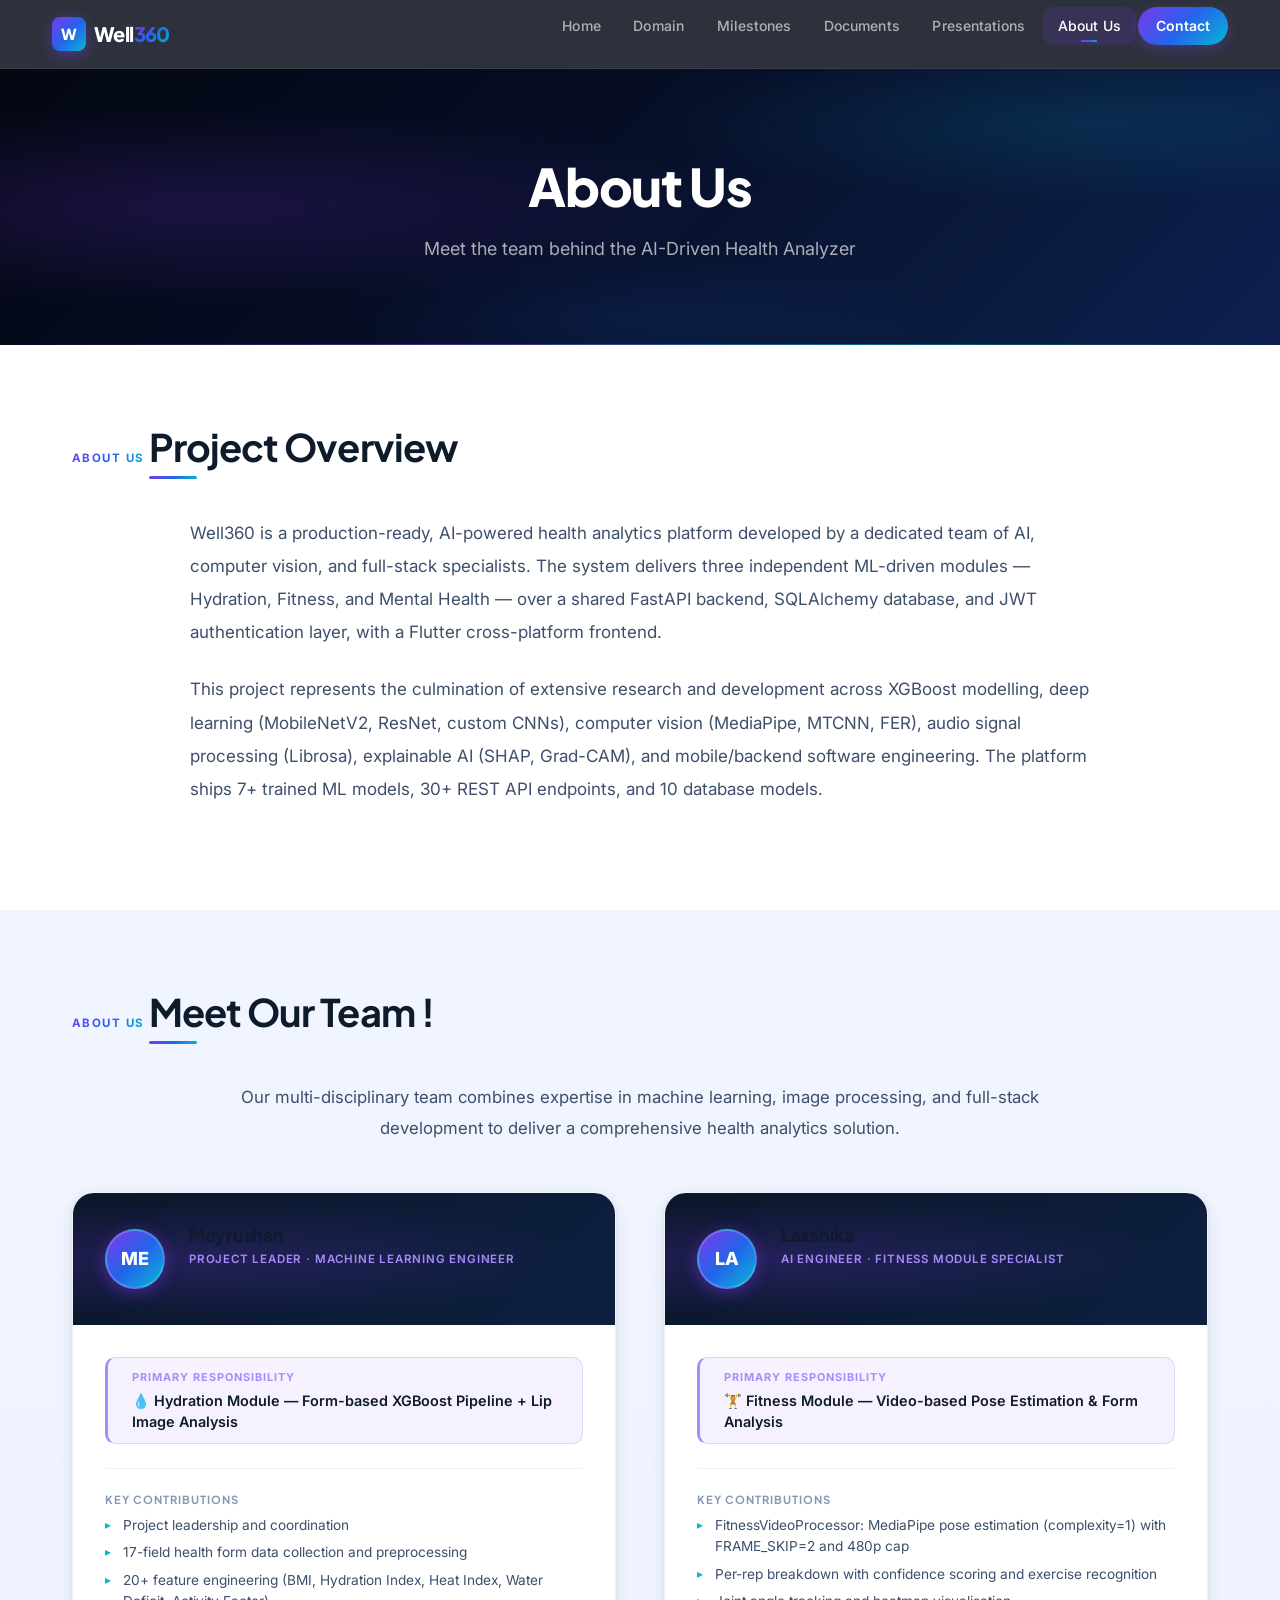
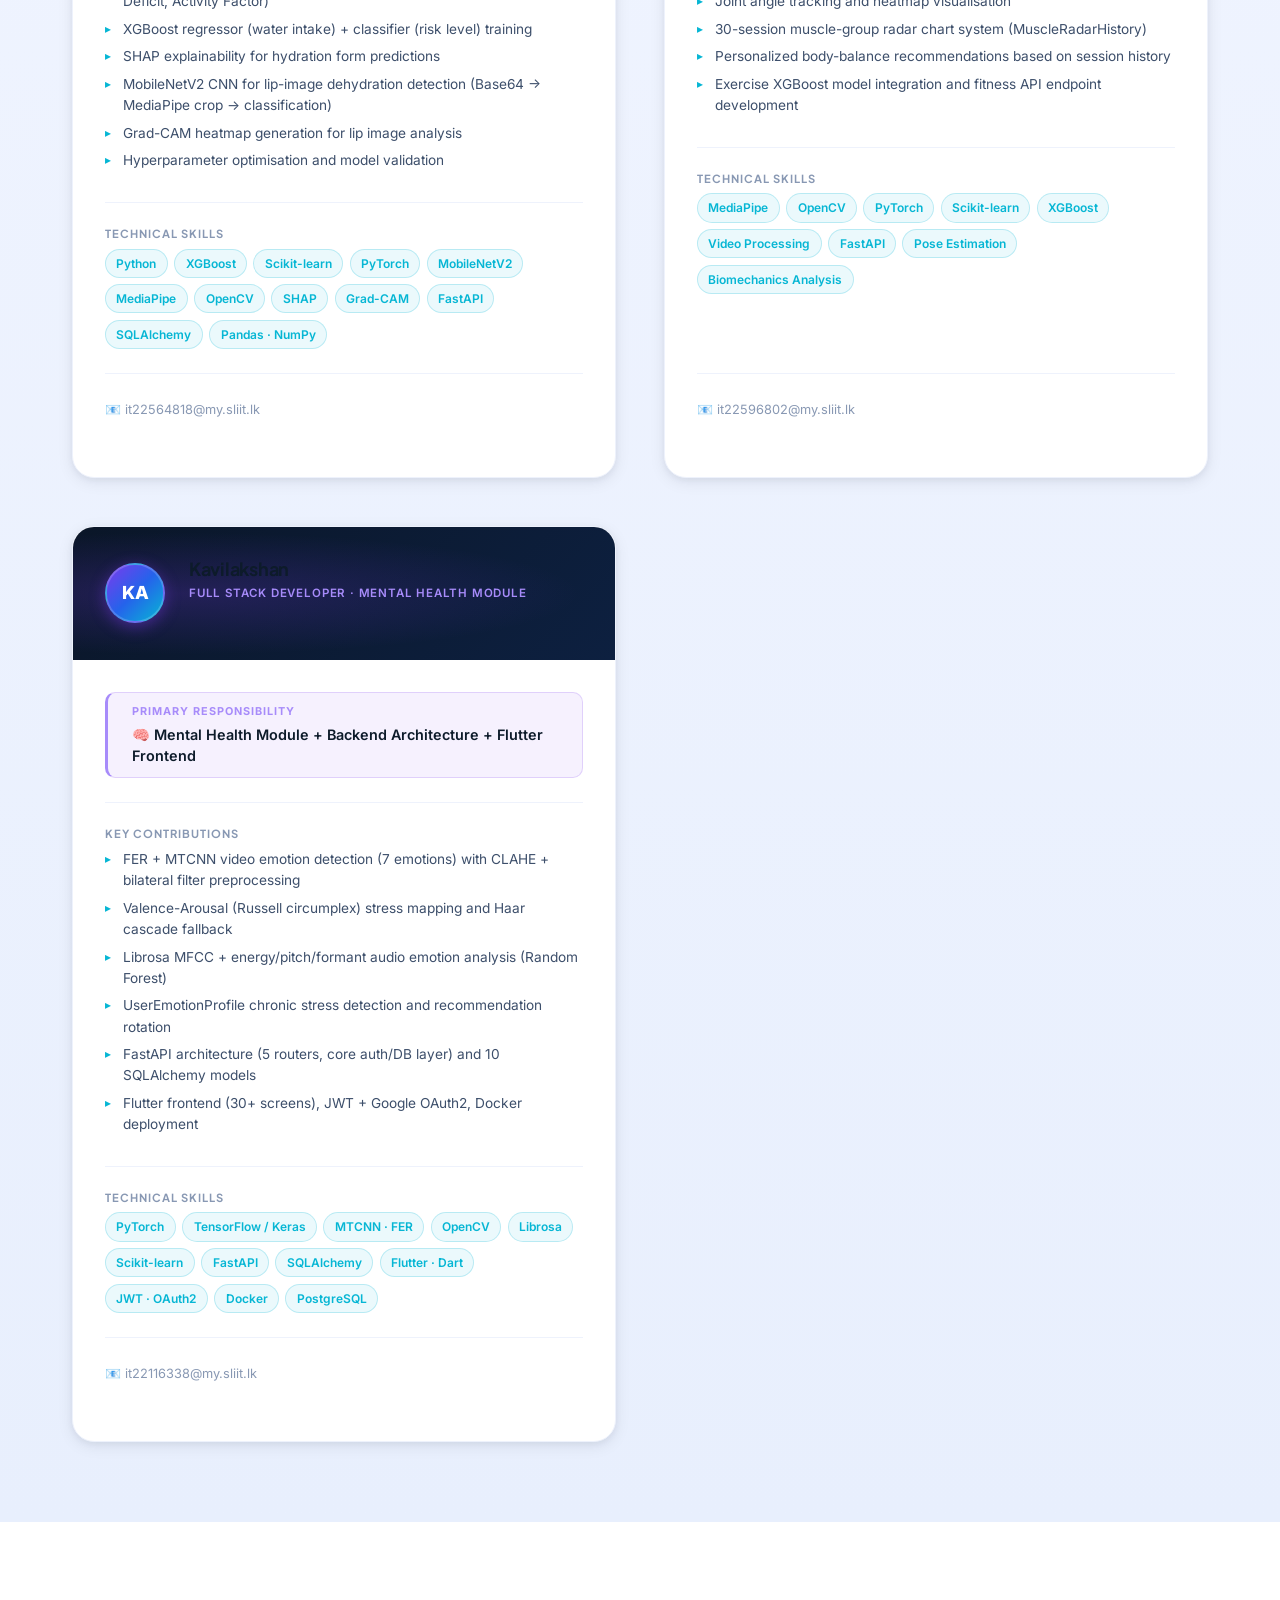
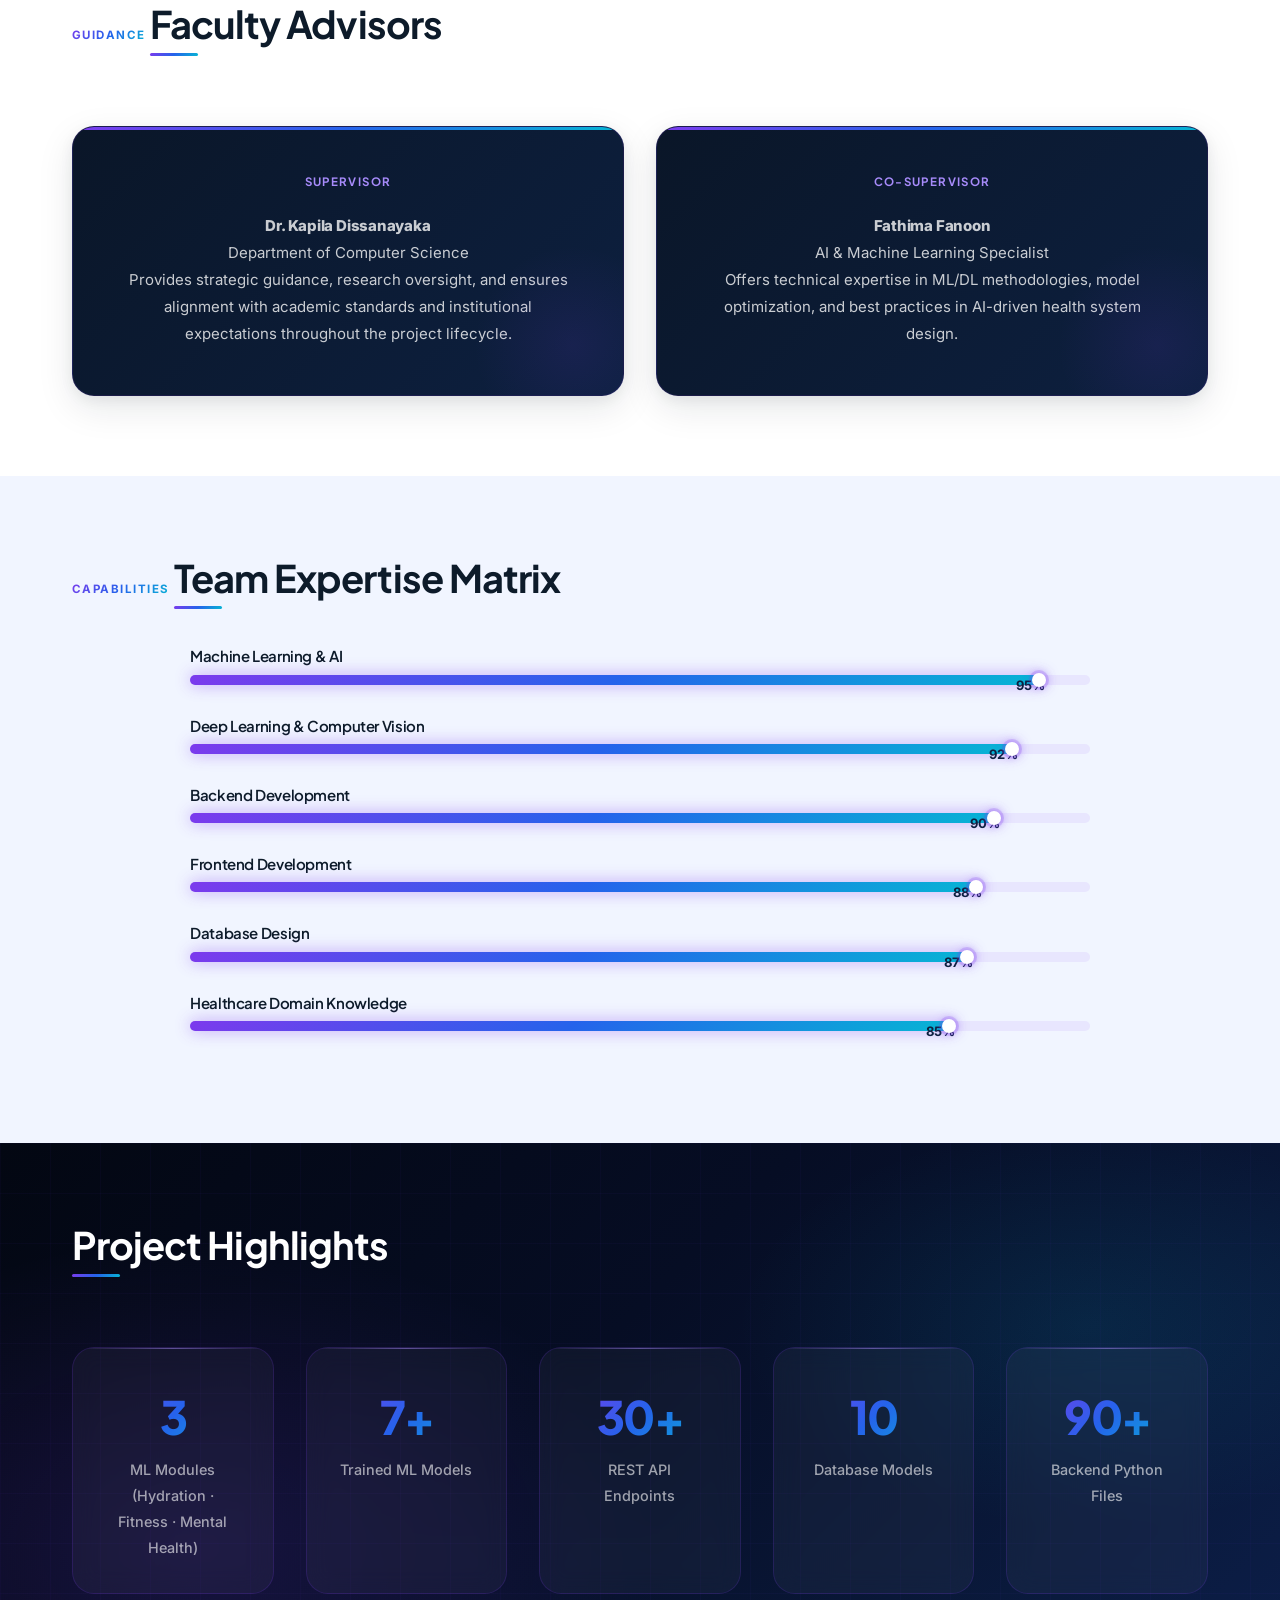
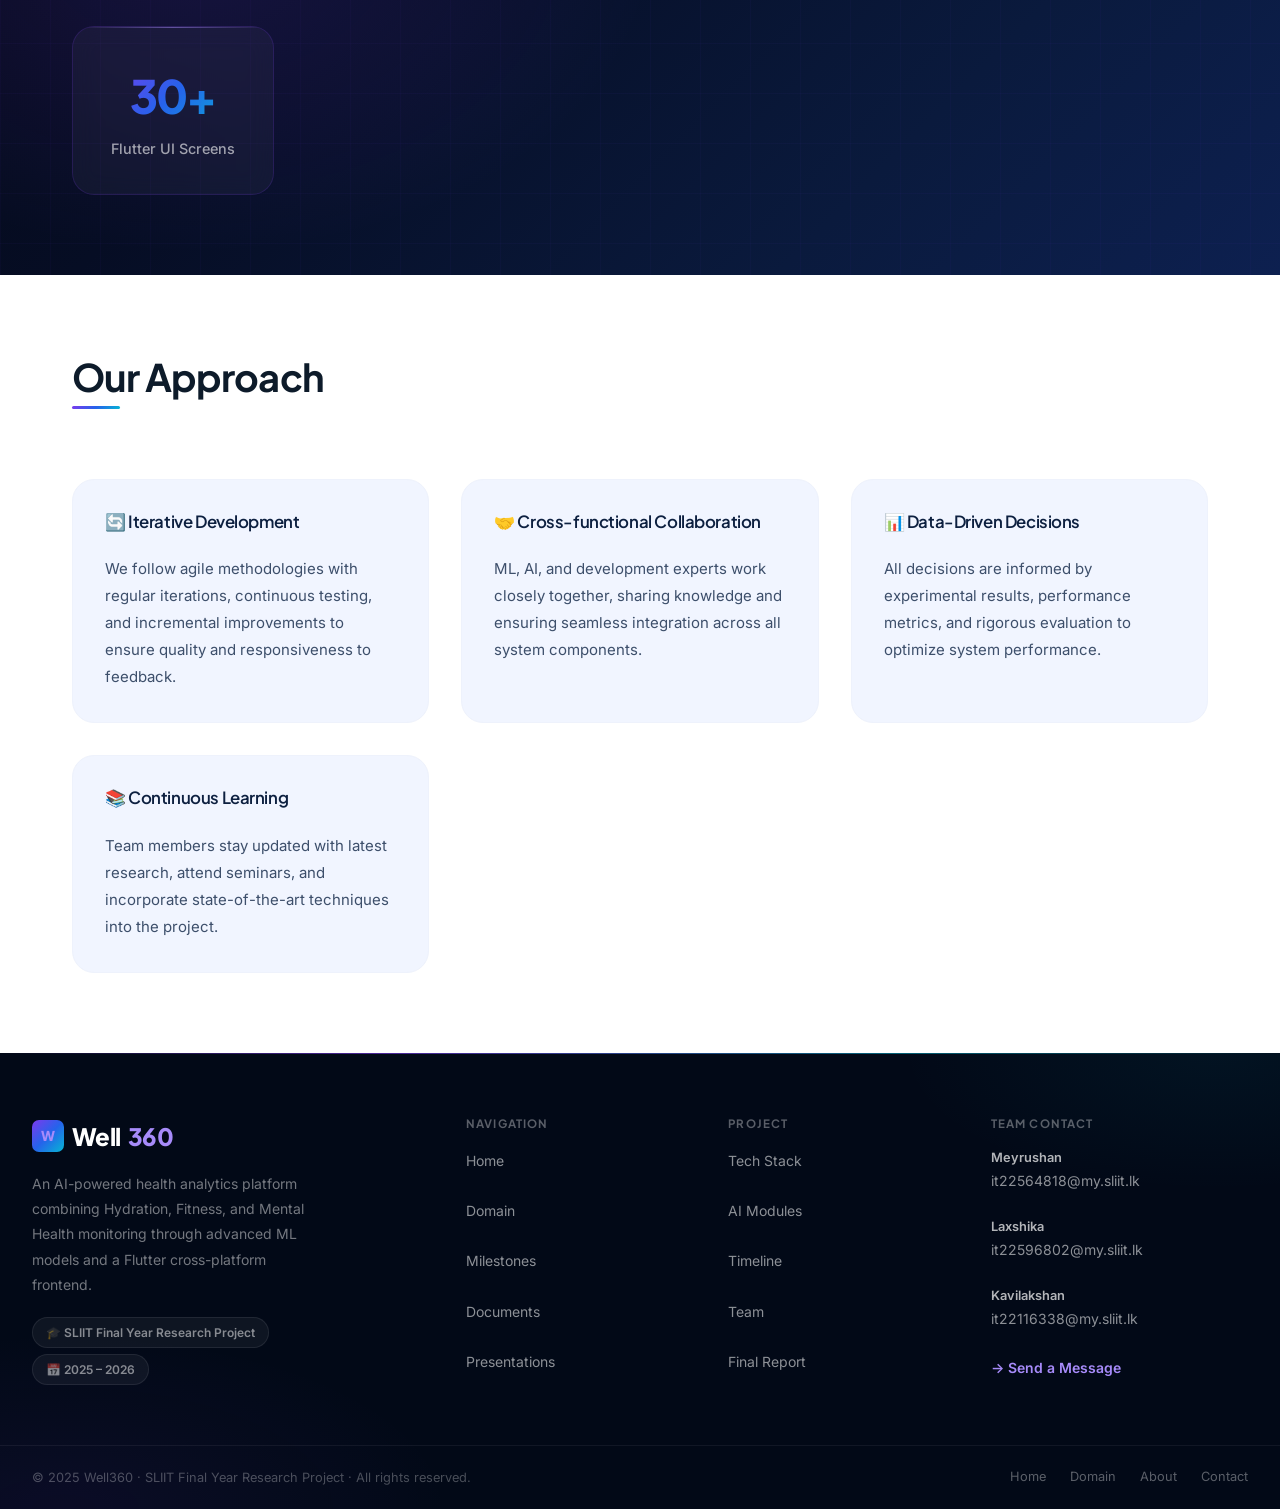
==== about.html @ 0bd1eac4 "Initial commit: Well360 health analytics project website Complete static website with 7 pages, CSS, " ====
<!DOCTYPE html>
<html lang="en">
<head>
    <meta charset="UTF-8">
    <meta name="viewport" content="width=device-width, initial-scale=1.0">
    <title>About Us - Well360 Health Analytics Platform</title>
    <link rel="preconnect" href="https://fonts.googleapis.com">
    <link rel="preconnect" href="https://fonts.gstatic.com" crossorigin>
    <link href="https://fonts.googleapis.com/css2?family=Inter:wght@300;400;500;600;700;800&family=Plus+Jakarta+Sans:wght@400;500;600;700;800&display=swap" rel="stylesheet">
    <link rel="stylesheet" href="style.css">
</head>
<body>
    <!-- Navigation -->
    <nav class="navbar" id="navbar">
        <div class="nav-container">
            <a href="index.html" class="logo">
                <span class="logo-mark">W</span>
                <span class="logo-text">Well<span class="logo-accent">360</span></span>
            </a>
            <ul class="nav-menu" id="navMenu">
                <li><a href="index.html" class="nav-link">Home</a></li>
                <li><a href="domain.html" class="nav-link">Domain</a></li>
                <li><a href="milestones.html" class="nav-link">Milestones</a></li>
                <li><a href="documents.html" class="nav-link">Documents</a></li>
                <li><a href="presentations.html" class="nav-link">Presentations</a></li>
                <li><a href="about.html" class="nav-link">About Us</a></li>
                <li><a href="contact.html" class="nav-link nav-cta">Contact</a></li>
            </ul>
            <button class="nav-toggle" id="navToggle" aria-label="Toggle navigation" aria-expanded="false">
                <span class="toggle-bar"></span>
                <span class="toggle-bar"></span>
                <span class="toggle-bar"></span>
            </button>
        </div>
    </nav>

    <!-- Page Header -->
    <section class="page-header">
        <div class="section-container">
            <h1>About Us</h1>
            <p>Meet the team behind the AI-Driven Health Analyzer</p>
        </div>
    </section>

    <!-- Project Overview -->
    <section class="about-overview">
        <div class="section-container">
            <span class="section-eyebrow">About Us</span>
            <h2>Project Overview</h2>
            <div class="about-content">
                <p>
                    Well360 is a production-ready, AI-powered health analytics platform developed by a dedicated team of
                    AI, computer vision, and full-stack specialists. The system delivers three independent ML-driven modules —
                    Hydration, Fitness, and Mental Health — over a shared FastAPI backend, SQLAlchemy database, and JWT
                    authentication layer, with a Flutter cross-platform frontend.
                </p>
                <p>
                    This project represents the culmination of extensive research and development across XGBoost modelling,
                    deep learning (MobileNetV2, ResNet, custom CNNs), computer vision (MediaPipe, MTCNN, FER), audio
                    signal processing (Librosa), explainable AI (SHAP, Grad-CAM), and mobile/backend software engineering.
                    The platform ships 7+ trained ML models, 30+ REST API endpoints, and 10 database models.
                </p>
            </div>
        </div>
    </section>

    <!-- Our Team Section -->
    <section class="team-section">
        <div class="section-container">
            <span class="section-eyebrow">About Us</span>
            <h2>Meet Our Team !</h2>
            <p class="team-intro">
                Our multi-disciplinary team combines expertise in machine learning, image processing, 
                and full-stack development to deliver a comprehensive health analytics solution.
            </p>
            
            <div class="team-grid">
                <!-- Team Member 1: Meyrushan (Leader) -->
                <div class="team-member-card">
                    <div class="member-header">
                        <div class="member-avatar">ME</div>
                        <div class="member-header-info">
                            <h3 class="member-name">Meyrushan</h3>
                            <p class="member-role">Project Leader · Machine Learning Engineer</p>
                        </div>
                    </div>
                    <div class="member-body">
                        <div class="member-responsibility">
                            <span class="resp-eyebrow">Primary Responsibility</span>
                            <p class="resp-text">💧 Hydration Module — Form-based XGBoost Pipeline + Lip Image Analysis</p>
                        </div>
                        <div class="member-contrib">
                            <h4 class="member-section-title">Key Contributions</h4>
                            <ul class="member-list">
                                <li>Project leadership and coordination</li>
                                <li>17-field health form data collection and preprocessing</li>
                                <li>20+ feature engineering (BMI, Hydration Index, Heat Index, Water Deficit, Activity Factor)</li>
                                <li>XGBoost regressor (water intake) + classifier (risk level) training</li>
                                <li>SHAP explainability for hydration form predictions</li>
                                <li>MobileNetV2 CNN for lip-image dehydration detection (Base64 → MediaPipe crop → classification)</li>
                                <li>Grad-CAM heatmap generation for lip image analysis</li>
                                <li>Hyperparameter optimisation and model validation</li>
                            </ul>
                        </div>
                        <div class="member-skills-wrap">
                            <h4 class="member-section-title">Technical Skills</h4>
                            <div class="skill-tags">
                                <span class="skill-tag">Python</span>
                                <span class="skill-tag">XGBoost</span>
                                <span class="skill-tag">Scikit-learn</span>
                                <span class="skill-tag">PyTorch</span>
                                <span class="skill-tag">MobileNetV2</span>
                                <span class="skill-tag">MediaPipe</span>
                                <span class="skill-tag">OpenCV</span>
                                <span class="skill-tag">SHAP</span>
                                <span class="skill-tag">Grad-CAM</span>
                                <span class="skill-tag">FastAPI</span>
                                <span class="skill-tag">SQLAlchemy</span>
                                <span class="skill-tag">Pandas · NumPy</span>
                            </div>
                        </div>
                        <p class="member-email">📧 it22564818@my.sliit.lk</p>
                    </div>
                </div>

                <!-- Team Member 2: Laxshika -->
                <div class="team-member-card">
                    <div class="member-header">
                        <div class="member-avatar">LA</div>
                        <div class="member-header-info">
                            <h3 class="member-name">Laxshika</h3>
                            <p class="member-role">AI Engineer · Fitness Module Specialist</p>
                        </div>
                    </div>
                    <div class="member-body">
                        <div class="member-responsibility">
                            <span class="resp-eyebrow">Primary Responsibility</span>
                            <p class="resp-text">🏋️ Fitness Module — Video-based Pose Estimation &amp; Form Analysis</p>
                        </div>
                        <div class="member-contrib">
                            <h4 class="member-section-title">Key Contributions</h4>
                            <ul class="member-list">
                                <li>FitnessVideoProcessor: MediaPipe pose estimation (complexity=1) with FRAME_SKIP=2 and 480p cap</li>
                                <li>Per-rep breakdown with confidence scoring and exercise recognition</li>
                                <li>Joint angle tracking and heatmap visualisation</li>
                                <li>30-session muscle-group radar chart system (MuscleRadarHistory)</li>
                                <li>Personalized body-balance recommendations based on session history</li>
                                <li>Exercise XGBoost model integration and fitness API endpoint development</li>
                            </ul>
                        </div>
                        <div class="member-skills-wrap">
                            <h4 class="member-section-title">Technical Skills</h4>
                            <div class="skill-tags">
                                <span class="skill-tag">MediaPipe</span>
                                <span class="skill-tag">OpenCV</span>
                                <span class="skill-tag">PyTorch</span>
                                <span class="skill-tag">Scikit-learn</span>
                                <span class="skill-tag">XGBoost</span>
                                <span class="skill-tag">Video Processing</span>
                                <span class="skill-tag">FastAPI</span>
                                <span class="skill-tag">Pose Estimation</span>
                                <span class="skill-tag">Biomechanics Analysis</span>
                            </div>
                        </div>
                        <p class="member-email">📧 it22596802@my.sliit.lk</p>
                    </div>
                </div>

                <!-- Team Member 3: Kavilakshan -->
                <div class="team-member-card">
                    <div class="member-header">
                        <div class="member-avatar">KA</div>
                        <div class="member-header-info">
                            <h3 class="member-name">Kavilakshan</h3>
                            <p class="member-role">Full Stack Developer · Mental Health Module</p>
                        </div>
                    </div>
                    <div class="member-body">
                        <div class="member-responsibility">
                            <span class="resp-eyebrow">Primary Responsibility</span>
                            <p class="resp-text">🧠 Mental Health Module + Backend Architecture + Flutter Frontend</p>
                        </div>
                        <div class="member-contrib">
                            <h4 class="member-section-title">Key Contributions</h4>
                            <ul class="member-list">
                                <li>FER + MTCNN video emotion detection (7 emotions) with CLAHE + bilateral filter preprocessing</li>
                                <li>Valence-Arousal (Russell circumplex) stress mapping and Haar cascade fallback</li>
                                <li>Librosa MFCC + energy/pitch/formant audio emotion analysis (Random Forest)</li>
                                <li>UserEmotionProfile chronic stress detection and recommendation rotation</li>
                                <li>FastAPI architecture (5 routers, core auth/DB layer) and 10 SQLAlchemy models</li>
                                <li>Flutter frontend (30+ screens), JWT + Google OAuth2, Docker deployment</li>
                            </ul>
                        </div>
                        <div class="member-skills-wrap">
                            <h4 class="member-section-title">Technical Skills</h4>
                            <div class="skill-tags">
                                <span class="skill-tag">PyTorch</span>
                                <span class="skill-tag">TensorFlow / Keras</span>
                                <span class="skill-tag">MTCNN · FER</span>
                                <span class="skill-tag">OpenCV</span>
                                <span class="skill-tag">Librosa</span>
                                <span class="skill-tag">Scikit-learn</span>
                                <span class="skill-tag">FastAPI</span>
                                <span class="skill-tag">SQLAlchemy</span>
                                <span class="skill-tag">Flutter · Dart</span>
                                <span class="skill-tag">JWT · OAuth2</span>
                                <span class="skill-tag">Docker</span>
                                <span class="skill-tag">PostgreSQL</span>
                            </div>
                        </div>
                        <p class="member-email">📧 it22116338@my.sliit.lk</p>
                    </div>
                </div>
            </div>
        </div>
    </section>

    <!-- Advisors Section -->
    <section class="advisors-section">
        <div class="section-container">
            <span class="section-eyebrow">Guidance</span>
            <h2>Faculty Advisors</h2>
            <div class="advisors-grid">
                <div class="advisor-card">
                    <h3>Supervisor</h3>
                    <p class="advisor-name">Dr. Kapila Dissanayaka</p>
                    <p class="advisor-title">Department of Computer Science</p>
                    <p>
                        Provides strategic guidance, research oversight, and ensures alignment with academic
                        standards and institutional expectations throughout the project lifecycle.
                    </p>
                </div>
                <div class="advisor-card">
                    <h3>Co-Supervisor</h3>
                    <p class="advisor-name">Fathima Fanoon</p>
                    <p class="advisor-title">AI &amp; Machine Learning Specialist</p>
                    <p>
                        Offers technical expertise in ML/DL methodologies, model optimization, and best practices
                        in AI-driven health system design.
                    </p>
                </div>
            </div>
        </div>
    </section>

    <!-- Team Skills Matrix -->
    <section class="skills-section">
        <div class="section-container">
            <span class="section-eyebrow">Capabilities</span>
            <h2>Team Expertise Matrix</h2>
            <div class="skills-content">
                <div class="skill-category">
                    <h3>Machine Learning & AI</h3>
                    <div class="skill-bar">
                        <div class="skill-fill" style="width: 95%;">
                            <span class="skill-label">95%</span>
                        </div>
                    </div>
                </div>
                <div class="skill-category">
                    <h3>Deep Learning & Computer Vision</h3>
                    <div class="skill-bar">
                        <div class="skill-fill" style="width: 92%;">
                            <span class="skill-label">92%</span>
                        </div>
                    </div>
                </div>
                <div class="skill-category">
                    <h3>Backend Development</h3>
                    <div class="skill-bar">
                        <div class="skill-fill" style="width: 90%;">
                            <span class="skill-label">90%</span>
                        </div>
                    </div>
                </div>
                <div class="skill-category">
                    <h3>Frontend Development</h3>
                    <div class="skill-bar">
                        <div class="skill-fill" style="width: 88%;">
                            <span class="skill-label">88%</span>
                        </div>
                    </div>
                </div>
                <div class="skill-category">
                    <h3>Database Design</h3>
                    <div class="skill-bar">
                        <div class="skill-fill" style="width: 87%;">
                            <span class="skill-label">87%</span>
                        </div>
                    </div>
                </div>
                <div class="skill-category">
                    <h3>Healthcare Domain Knowledge</h3>
                    <div class="skill-bar">
                        <div class="skill-fill" style="width: 85%;">
                            <span class="skill-label">85%</span>
                        </div>
                    </div>
                </div>
            </div>
        </div>
    </section>

    <!-- Project Statistics -->
    <section class="project-stats">
        <div class="section-container">
            <h2>Project Highlights</h2>
            <div class="stats-grid">
                <div class="stat-card">
                    <div class="stat-number">3</div>
                    <p>ML Modules (Hydration · Fitness · Mental Health)</p>
                </div>
                <div class="stat-card">
                    <div class="stat-number">7+</div>
                    <p>Trained ML Models</p>
                </div>
                <div class="stat-card">
                    <div class="stat-number">30+</div>
                    <p>REST API Endpoints</p>
                </div>
                <div class="stat-card">
                    <div class="stat-number">10</div>
                    <p>Database Models</p>
                </div>
                <div class="stat-card">
                    <div class="stat-number">90+</div>
                    <p>Backend Python Files</p>
                </div>
                <div class="stat-card">
                    <div class="stat-number">30+</div>
                    <p>Flutter UI Screens</p>
                </div>
            </div>
        </div>
    </section>

    <!-- Team Collaboration -->
    <section class="collaboration-section">
        <div class="section-container">
            <h2>Our Approach</h2>
            <div class="collaboration-content">
                <div class="approach-item">
                    <h3>🔄 Iterative Development</h3>
                    <p>
                        We follow agile methodologies with regular iterations, continuous testing, and 
                        incremental improvements to ensure quality and responsiveness to feedback.
                    </p>
                </div>
                <div class="approach-item">
                    <h3>🤝 Cross-functional Collaboration</h3>
                    <p>
                        ML, AI, and development experts work closely together, sharing knowledge and 
                        ensuring seamless integration across all system components.
                    </p>
                </div>
                <div class="approach-item">
                    <h3>📊 Data-Driven Decisions</h3>
                    <p>
                        All decisions are informed by experimental results, performance metrics, and 
                        rigorous evaluation to optimize system performance.
                    </p>
                </div>
                <div class="approach-item">
                    <h3>📚 Continuous Learning</h3>
                    <p>
                        Team members stay updated with latest research, attend seminars, and incorporate 
                        state-of-the-art techniques into the project.
                    </p>
                </div>
            </div>
        </div>
    </section>

    <!-- Footer -->
    <footer class="footer">
        <div class="footer-main">
            <div class="footer-grid">
                <div class="footer-brand">
                    <a href="index.html" class="footer-logo"><span class="footer-logo-mark">W</span>Well<span>360</span></a>
                    <p>An AI-powered health analytics platform combining Hydration, Fitness, and Mental Health monitoring through advanced ML models and a Flutter cross-platform frontend.</p>
                    <span class="footer-badge">🎓 SLIIT Final Year Research Project</span>
                    <span class="footer-badge">📅 2025 – 2026</span>
                </div>
                <div class="footer-col">
                    <h4>Navigation</h4>
                    <ul>
                        <li><a href="index.html">Home</a></li>
                        <li><a href="domain.html">Domain</a></li>
                        <li><a href="milestones.html">Milestones</a></li>
                        <li><a href="documents.html">Documents</a></li>
                        <li><a href="presentations.html">Presentations</a></li>
                    </ul>
                </div>
                <div class="footer-col">
                    <h4>Project</h4>
                    <ul>
                        <li><a href="domain.html">Tech Stack</a></li>
                        <li><a href="domain.html">AI Modules</a></li>
                        <li><a href="milestones.html">Timeline</a></li>
                        <li><a href="about.html">Team</a></li>
                        <li><a href="documents.html">Final Report</a></li>
                    </ul>
                </div>
                <div class="footer-col">
                    <h4>Team Contact</h4>
                    <ul>
                        <li><div class="footer-email"><strong>Meyrushan</strong><a href="mailto:it22564818@my.sliit.lk">it22564818@my.sliit.lk</a></div></li>
                        <li><div class="footer-email"><strong>Laxshika</strong><a href="mailto:it22596802@my.sliit.lk">it22596802@my.sliit.lk</a></div></li>
                        <li><div class="footer-email"><strong>Kavilakshan</strong><a href="mailto:it22116338@my.sliit.lk">it22116338@my.sliit.lk</a></div></li>
                        <li><a href="contact.html" style="color:var(--violet-light);font-weight:600;">→ Send a Message</a></li>
                    </ul>
                </div>
            </div>
        </div>
        <div class="footer-bottom">
            <div class="footer-bottom-inner">
                <p>&copy; 2025 Well360 · SLIIT Final Year Research Project · All rights reserved.</p>
                <div class="footer-bottom-links">
                    <a href="index.html">Home</a>
                    <a href="domain.html">Domain</a>
                    <a href="about.html">About</a>
                    <a href="contact.html">Contact</a>
                </div>
            </div>
        </div>
    </footer>

    <button class="back-to-top" id="backToTop" aria-label="Back to top">↑</button>
    <script src="main.js"></script>
</body>
</html>
---- style.css ----
/* ================================================
   AI-DRIVEN HEALTH ANALYZER — ULTRA PREMIUM UI
   ================================================ */

@import url('https://fonts.googleapis.com/css2?family=Inter:wght@300;400;500;600;700;800&family=Plus+Jakarta+Sans:wght@400;500;600;700;800&display=swap');

/* ================================================
   CSS VARIABLES
   ================================================ */
:root {
    /* Core palette */
    --midnight: #030712;
    --deep-navy: #060f2a;
    --navy: #0a1628;
    --navy-mid: #0d2040;
    --navy-light: #112952;

    /* Accent spectrum */
    --violet: #7c3aed;
    --violet-light: #a78bfa;
    --blue: #2563eb;
    --blue-light: #60a5fa;
    --cyan: #06b6d4;
    --cyan-light: #67e8f9;
    --teal: #14b8a6;
    --gold: #f59e0b;
    --gold-light: #fcd34d;

    /* Status */
    --success: #10b981;
    --warning: #f59e0b;
    --danger: #ef4444;

    /* Surface system */
    --bg-base: #f1f5ff;
    --bg-subtle: #e8effd;
    --surface: #ffffff;
    --surface-raised: #fafbff;
    --text-primary: #0d1b2a;
    --text-secondary: #3d4f6b;
    --text-muted: #8898b3;
    --border: #dde5f5;
    --border-subtle: #eef2fc;

    /* Fonts */
    --font-display: 'Plus Jakarta Sans', 'Segoe UI', sans-serif;
    --font-body: 'Inter', 'Segoe UI', sans-serif;

    /* Spacing */
    --spacing-xs: 0.5rem;
    --spacing-sm: 1rem;
    --spacing-md: 1.5rem;
    --spacing-lg: 2rem;
    --spacing-xl: 3rem;
    --spacing-2xl: 5rem;

    /* Radius */
    --radius-sm: 0.375rem;
    --radius-md: 0.625rem;
    --radius-lg: 1rem;
    --radius-xl: 1.375rem;
    --radius-2xl: 1.75rem;
    --radius-full: 9999px;

    /* Shadows — light surfaces */
    --shadow-xs: 0 1px 2px rgba(13,27,42,0.05);
    --shadow-sm: 0 2px 8px rgba(13,27,42,0.06), 0 1px 3px rgba(13,27,42,0.04);
    --shadow-md: 0 4px 16px rgba(13,27,42,0.08), 0 2px 6px rgba(13,27,42,0.05);
    --shadow-lg: 0 12px 36px rgba(13,27,42,0.1), 0 4px 14px rgba(13,27,42,0.06);
    --shadow-xl: 0 24px 60px rgba(13,27,42,0.14), 0 8px 22px rgba(13,27,42,0.08);

    /* Glow shadows */
    --glow-violet: 0 0 48px rgba(124,58,237,0.25), 0 8px 28px rgba(124,58,237,0.15);
    --glow-blue: 0 0 48px rgba(37,99,235,0.22), 0 8px 24px rgba(37,99,235,0.12);
    --glow-cyan: 0 0 48px rgba(6,182,212,0.2), 0 8px 24px rgba(6,182,212,0.1);
    --glow-mixed: 0 0 60px rgba(124,58,237,0.18), 0 0 30px rgba(6,182,212,0.12), 0 8px 28px rgba(13,27,42,0.15);

    /* Gradients */
    --grad-hero: linear-gradient(135deg, #030712 0%, #060d24 40%, #0a1a3d 75%, #0d2050 100%);
    --grad-card-dark: linear-gradient(135deg, #0a1628 0%, #0d2040 100%);
    --grad-accent: linear-gradient(135deg, #7c3aed 0%, #2563eb 50%, #06b6d4 100%);
    --grad-accent-warm: linear-gradient(135deg, #a78bfa 0%, #60a5fa 100%);
    --grad-gold: linear-gradient(135deg, #f59e0b 0%, #fcd34d 100%);
    --grad-surface: linear-gradient(180deg, #ffffff 0%, #f8faff 100%);

    /* Transitions */
    --ease: cubic-bezier(0.4, 0, 0.2, 1);
    --ease-out: cubic-bezier(0, 0, 0.2, 1);
    --ease-spring: cubic-bezier(0.34, 1.56, 0.64, 1);
    --transition: all 0.3s var(--ease);
    --transition-fast: all 0.15s var(--ease);
    --transition-slow: all 0.5s var(--ease);
    --transition-spring: all 0.4s var(--ease-spring);
}

/* ================================================
   SCROLLBAR
   ================================================ */
::-webkit-scrollbar { width: 6px; }
::-webkit-scrollbar-track { background: var(--bg-base); }
::-webkit-scrollbar-thumb {
    background: var(--grad-accent);
    border-radius: var(--radius-full);
}
::-webkit-scrollbar-thumb:hover { background: var(--violet-light); }

/* ================================================
   RESET & BASE
   ================================================ */
*, *::before, *::after { margin: 0; padding: 0; box-sizing: border-box; }

html { scroll-behavior: smooth; }

body {
    font-family: var(--font-body);
    color: var(--text-primary);
    background-color: var(--bg-base);
    line-height: 1.6;
    font-size: 16px;
    -webkit-font-smoothing: antialiased;
    -moz-osx-font-smoothing: grayscale;
    overflow-x: hidden;
}

::selection {
    background: rgba(124, 58, 237, 0.15);
    color: var(--text-primary);
}

/* ================================================
   TYPOGRAPHY
   ================================================ */
h1, h2, h3, h4, h5, h6 {
    font-family: var(--font-display);
    font-weight: 700;
    line-height: 1.15;
    margin-bottom: var(--spacing-md);
    letter-spacing: -0.025em;
}

h1 { font-size: 3.5rem; font-weight: 800; color: var(--text-primary); }
h2 { font-size: 2.375rem; color: var(--text-primary); }
h3 { font-size: 1.375rem; color: var(--navy-mid); font-weight: 600; }
h4 { font-size: 1.125rem; color: var(--navy-mid); font-weight: 600; }

p { margin-bottom: var(--spacing-md); color: var(--text-secondary); line-height: 1.8; }

a { color: var(--blue); text-decoration: none; transition: var(--transition); }
a:hover { color: var(--violet-light); text-decoration: none; }

ul, ol { margin-left: var(--spacing-lg); margin-bottom: var(--spacing-md); }
li { margin-bottom: var(--spacing-sm); color: var(--text-secondary); }

/* ================================================
   CONTAINER
   ================================================ */
.section-container {
    max-width: 1200px;
    margin: 0 auto;
    padding: 0 var(--spacing-lg);
}

/* ================================================
   NAVIGATION — PREMIUM REDESIGN
   ================================================ */
.navbar {
    background: rgba(3,7,18,0.82);
    backdrop-filter: blur(28px) saturate(200%);
    -webkit-backdrop-filter: blur(28px) saturate(200%);
    position: sticky;
    top: 0;
    z-index: 1000;
    border-bottom: 1px solid rgba(255,255,255,0.06);
    transition: background 0.3s var(--ease), box-shadow 0.3s var(--ease), border-color 0.3s;
}

.navbar.nav-scrolled {
    background: rgba(3,7,18,0.96);
    border-bottom-color: rgba(124,58,237,0.18);
    box-shadow: 0 2px 32px rgba(0,0,0,0.5), 0 0 0 1px rgba(124,58,237,0.06);
}

.nav-container {
    max-width: 1240px;
    margin: 0 auto;
    padding: 0 var(--spacing-lg);
    height: 68px;
    display: flex;
    align-items: center;
    justify-content: space-between;
    gap: var(--spacing-lg);
}

/* Logo */
.logo {
    display: flex;
    align-items: center;
    gap: 0.5rem;
    text-decoration: none;
    flex-shrink: 0;
}

.logo-mark {
    width: 34px; height: 34px;
    background: var(--grad-accent);
    border-radius: 8px;
    display: flex; align-items: center; justify-content: center;
    font-size: 0.95rem;
    font-weight: 900;
    color: white;
    font-family: var(--font-display);
    box-shadow: 0 4px 14px rgba(124,58,237,0.45);
    flex-shrink: 0;
}

.logo-text {
    font-size: 1.25rem;
    font-weight: 800;
    font-family: var(--font-display);
    letter-spacing: -0.03em;
    color: white;
}

.logo-accent {
    background: var(--grad-accent);
    -webkit-background-clip: text;
    -webkit-text-fill-color: transparent;
    background-clip: text;
}

/* Nav menu */
.nav-menu {
    display: flex;
    list-style: none;
    gap: 0.15rem;
    margin: 0;
    align-items: center;
}

.nav-link {
    color: rgba(255,255,255,0.62);
    font-size: 0.875rem;
    font-weight: 500;
    padding: 0.5rem 0.95rem;
    border-radius: var(--radius-md);
    transition: var(--transition);
    position: relative;
    white-space: nowrap;
    letter-spacing: 0.005em;
    display: block;
}

.nav-link:hover {
    color: white;
    background: rgba(255,255,255,0.07);
    text-decoration: none;
}

.nav-link.active {
    color: white;
    background: rgba(124,58,237,0.15);
    text-decoration: none;
}

.nav-link.active::before {
    content: '';
    position: absolute;
    left: 50%;
    bottom: 3px;
    transform: translateX(-50%);
    width: 16px; height: 2px;
    background: var(--grad-accent);
    border-radius: var(--radius-full);
}

/* CTA nav button */
.nav-cta {
    background: var(--grad-accent) !important;
    color: white !important;
    padding: 0.5rem 1.1rem !important;
    border-radius: var(--radius-full) !important;
    font-weight: 600 !important;
    box-shadow: 0 4px 14px rgba(124,58,237,0.3);
    transition: box-shadow 0.25s, transform 0.25s, opacity 0.25s !important;
}

.nav-cta:hover {
    box-shadow: 0 6px 20px rgba(124,58,237,0.45) !important;
    transform: translateY(-1px);
    background: rgba(255,255,255,0.08) !important;
}

.nav-cta.active::before { display: none; }

/* Hamburger */
.nav-toggle {
    display: none;
    flex-direction: column;
    justify-content: center;
    gap: 5px;
    width: 40px; height: 40px;
    border: none;
    background: rgba(255,255,255,0.06);
    border-radius: var(--radius-md);
    cursor: pointer;
    padding: 8px;
    flex-shrink: 0;
    transition: background 0.2s;
}

.nav-toggle:hover { background: rgba(255,255,255,0.12); }

.toggle-bar {
    display: block;
    height: 2px;
    background: white;
    border-radius: 2px;
    transition: transform 0.3s var(--ease), opacity 0.3s, width 0.3s;
    transform-origin: center;
}

.nav-toggle.is-active .toggle-bar:nth-child(1) { transform: translateY(7px) rotate(45deg); }
.nav-toggle.is-active .toggle-bar:nth-child(2) { opacity: 0; transform: scaleX(0); }
.nav-toggle.is-active .toggle-bar:nth-child(3) { transform: translateY(-7px) rotate(-45deg); }

/* ================================================
   PAGE HEADER
   ================================================ */
.page-header {
    background: var(--grad-hero);
    color: white;
    padding: 5.5rem var(--spacing-lg) 5rem;
    text-align: center;
    position: relative;
    overflow: hidden;
}

.page-header::before {
    content: '';
    position: absolute;
    inset: 0;
    background:
        radial-gradient(ellipse 70% 60% at 15% 50%, rgba(124,58,237,0.18) 0%, transparent 60%),
        radial-gradient(ellipse 60% 50% at 85% 20%, rgba(6,182,212,0.12) 0%, transparent 55%),
        radial-gradient(ellipse 40% 40% at 50% 90%, rgba(37,99,235,0.1) 0%, transparent 60%);
    pointer-events: none;
}

.page-header::after {
    content: '';
    position: absolute;
    bottom: 0; left: 0; right: 0;
    height: 1px;
    background: linear-gradient(90deg, transparent, rgba(124,58,237,0.5), rgba(6,182,212,0.5), transparent);
}

.page-header h1 {
    color: white;
    font-size: 3.25rem;
    margin-bottom: var(--spacing-sm);
    position: relative;
}

.page-header p {
    color: rgba(255,255,255,0.65);
    font-size: 1.125rem;
    max-width: 600px;
    margin: 0 auto;
    position: relative;
}

/* ================================================
   HERO
   ================================================ */
.hero {
    display: grid;
    grid-template-columns: 1fr 1fr;
    gap: var(--spacing-2xl);
    align-items: center;
    padding: 7rem var(--spacing-lg) 6rem;
    background: var(--grad-hero);
    position: relative;
    overflow: hidden;
    min-height: 90vh;
}

/* Animated mesh background */
.hero::before {
    content: '';
    position: absolute;
    inset: 0;
    background:
        radial-gradient(ellipse 80% 70% at 10% 55%, rgba(124,58,237,0.14) 0%, transparent 55%),
        radial-gradient(ellipse 60% 50% at 90% 20%, rgba(6,182,212,0.1) 0%, transparent 50%),
        radial-gradient(ellipse 50% 60% at 50% 100%, rgba(37,99,235,0.12) 0%, transparent 65%),
        radial-gradient(ellipse 30% 30% at 75% 75%, rgba(124,58,237,0.08) 0%, transparent 50%);
    pointer-events: none;
    animation: hero-pulse 8s ease-in-out infinite alternate;
}

/* Grid pattern overlay */
.hero::after {
    content: '';
    position: absolute;
    inset: 0;
    background-image:
        linear-gradient(rgba(124,58,237,0.04) 1px, transparent 1px),
        linear-gradient(90deg, rgba(124,58,237,0.04) 1px, transparent 1px);
    background-size: 60px 60px;
    mask-image: radial-gradient(ellipse 80% 80% at 50% 50%, black 0%, transparent 100%);
    -webkit-mask-image: radial-gradient(ellipse 80% 80% at 50% 50%, black 0%, transparent 100%);
    pointer-events: none;
}

@keyframes hero-pulse {
    0% { opacity: 0.8; transform: scale(1); }
    100% { opacity: 1; transform: scale(1.03); }
}

.hero-content { max-width: 580px; position: relative; z-index: 2; }

/* Eyebrow label */
.hero-content::before {
    content: '✦  AI Research Project  ✦';
    display: block;
    font-size: 0.75rem;
    font-weight: 700;
    letter-spacing: 0.12em;
    text-transform: uppercase;
    background: var(--grad-accent);
    -webkit-background-clip: text;
    -webkit-text-fill-color: transparent;
    background-clip: text;
    margin-bottom: 1.25rem;
}

.hero-title {
    font-size: 3.75rem;
    font-weight: 800;
    line-height: 1.05;
    margin-bottom: var(--spacing-md);
    background: linear-gradient(135deg, #ffffff 0%, rgba(255,255,255,0.9) 40%, var(--violet-light) 70%, var(--cyan-light) 100%);
    -webkit-background-clip: text;
    -webkit-text-fill-color: transparent;
    background-clip: text;
    letter-spacing: -0.04em;
}

.hero-subtitle {
    font-size: 1.2rem;
    color: rgba(167,139,250,0.9);
    margin-bottom: var(--spacing-md);
    font-weight: 500;
    letter-spacing: -0.01em;
}

.hero-description {
    font-size: 1.0125rem;
    color: rgba(255,255,255,0.55);
    margin-bottom: var(--spacing-xl);
    line-height: 1.85;
}

.hero-buttons { display: flex; gap: var(--spacing-md); flex-wrap: wrap; align-items: center; }

.hero-visual {
    display: flex;
    align-items: center;
    justify-content: center;
    position: relative;
    z-index: 2;
}

/* Hero visual element */
.visual-element {
    width: 100%;
    height: 440px;
    border-radius: var(--radius-2xl);
    background: linear-gradient(135deg,
        rgba(124,58,237,0.1) 0%,
        rgba(37,99,235,0.08) 50%,
        rgba(6,182,212,0.06) 100%
    );
    border: 1px solid rgba(124,58,237,0.2);
    box-shadow: var(--glow-mixed), inset 0 1px 0 rgba(255,255,255,0.08);
    animation: float 5s ease-in-out infinite;
    position: relative;
    overflow: hidden;
}

.visual-element::before {
    content: '';
    position: absolute;
    inset: 0;
    background:
        radial-gradient(circle 200px at 30% 35%, rgba(124,58,237,0.25) 0%, transparent 70%),
        radial-gradient(circle 150px at 75% 70%, rgba(6,182,212,0.2) 0%, transparent 70%),
        radial-gradient(circle 100px at 60% 20%, rgba(245,158,11,0.12) 0%, transparent 60%);
    animation: orb-shift 6s ease-in-out infinite alternate;
}

.visual-element::after {
    content: '';
    position: absolute;
    top: -60%; left: -60%;
    width: 220%; height: 220%;
    background: conic-gradient(
        from 0deg,
        transparent 0deg,
        rgba(124,58,237,0.05) 40deg,
        transparent 80deg,
        rgba(6,182,212,0.04) 160deg,
        transparent 200deg
    );
    animation: spin 18s linear infinite;
}

@keyframes float {
    0%, 100% { transform: translateY(0px) rotate(0deg); }
    33% { transform: translateY(-14px) rotate(0.5deg); }
    66% { transform: translateY(-7px) rotate(-0.3deg); }
}
@keyframes orb-shift {
    from { opacity: 0.7; transform: scale(0.95); }
    to { opacity: 1; transform: scale(1.05); }
}
@keyframes spin {
    from { transform: rotate(0deg); }
    to { transform: rotate(360deg); }
}

/* ================================================
   BUTTONS
   ================================================ */
.btn {
    display: inline-flex;
    align-items: center;
    justify-content: center;
    padding: 0.8rem 1.875rem;
    border: none;
    border-radius: var(--radius-full);
    font-family: var(--font-body);
    font-weight: 600;
    font-size: 0.9375rem;
    cursor: pointer;
    transition: var(--transition-spring);
    text-decoration: none;
    position: relative;
    overflow: hidden;
    letter-spacing: 0.01em;
    white-space: nowrap;
}

/* Shimmer sweep */
.btn::before {
    content: '';
    position: absolute;
    top: 0; left: -100%;
    width: 100%; height: 100%;
    background: linear-gradient(90deg, transparent, rgba(255,255,255,0.22), transparent);
    transition: left 0.55s var(--ease-out);
}
.btn:hover::before { left: 100%; }

.btn-primary {
    background: var(--grad-accent);
    color: white;
    box-shadow: 0 4px 24px rgba(124,58,237,0.4), 0 1px 0 rgba(255,255,255,0.15) inset;
}
.btn-primary:hover {
    transform: translateY(-2px) scale(1.02);
    box-shadow: 0 8px 36px rgba(124,58,237,0.55), 0 1px 0 rgba(255,255,255,0.15) inset;
    color: white;
    text-decoration: none;
}

.btn-secondary {
    background: rgba(255,255,255,0.04);
    color: rgba(255,255,255,0.85);
    border: 1.5px solid rgba(124,58,237,0.35);
    backdrop-filter: blur(8px);
}
.btn-secondary:hover {
    background: rgba(124,58,237,0.1);
    border-color: var(--violet-light);
    color: white;
    transform: translateY(-2px);
    text-decoration: none;
    box-shadow: 0 0 24px rgba(124,58,237,0.2);
}

/* ================================================
   SECTION BASE
   ================================================ */
section { padding: var(--spacing-2xl) var(--spacing-lg); }

/* Fancy h2 underline */
.section-container > h2 {
    display: inline-block;
    position: relative;
    margin-bottom: calc(var(--spacing-lg) * 1.5);
}

.section-container > h2::after {
    content: '';
    position: absolute;
    bottom: -10px;
    left: 0;
    width: 48px;
    height: 3px;
    background: var(--grad-accent);
    border-radius: var(--radius-full);
}

/* ================================================
   EYEBROW LABEL
   ================================================ */
.section-eyebrow {
    display: inline-block;
    font-family: var(--font-body);
    font-size: 0.72rem;
    font-weight: 700;
    letter-spacing: 0.13em;
    text-transform: uppercase;
    background: var(--grad-accent);
    -webkit-background-clip: text;
    -webkit-text-fill-color: transparent;
    background-clip: text;
    margin-bottom: 0.625rem;
}

.section-subtitle {
    color: var(--text-secondary);
    font-size: 1rem;
    line-height: 1.75;
    max-width: 660px;
    margin: 0 auto var(--spacing-sm);
    text-align: center;
}

/* Dark-surface variant (inside dark sections) */
.section-eyebrow.light {
    background: var(--grad-accent-warm);
    -webkit-background-clip: text;
    -webkit-text-fill-color: transparent;
    background-clip: text;
}

/* ================================================
   CTA BANNER
   ================================================ */
.cta-banner {
    position: relative;
    overflow: hidden;
    padding: 6rem var(--spacing-lg);
    background: var(--grad-hero);
    text-align: center;
}

.cta-banner::before {
    content: '';
    position: absolute;
    inset: 0;
    background:
        radial-gradient(ellipse 70% 80% at 20% 50%, rgba(124,58,237,0.2) 0%, transparent 60%),
        radial-gradient(ellipse 60% 70% at 80% 30%, rgba(6,182,212,0.14) 0%, transparent 55%),
        radial-gradient(ellipse 40% 50% at 60% 90%, rgba(37,99,235,0.1) 0%, transparent 60%);
    pointer-events: none;
}

.cta-banner::after {
    content: '';
    position: absolute;
    inset: 0;
    background-image:
        linear-gradient(rgba(124,58,237,0.05) 1px, transparent 1px),
        linear-gradient(90deg, rgba(124,58,237,0.05) 1px, transparent 1px);
    background-size: 48px 48px;
    mask-image: radial-gradient(ellipse 90% 90% at 50% 50%, black 0%, transparent 100%);
    -webkit-mask-image: radial-gradient(ellipse 90% 90% at 50% 50%, black 0%, transparent 100%);
    pointer-events: none;
}

.cta-banner-inner {
    position: relative;
    z-index: 2;
    max-width: 760px;
    margin: 0 auto;
}

.cta-banner .section-eyebrow { margin-bottom: 1rem; }

.cta-banner h2 {
    font-size: 2.75rem;
    font-weight: 800;
    color: white;
    margin-bottom: var(--spacing-md);
    letter-spacing: -0.03em;
    line-height: 1.1;
}

.cta-banner h2 span {
    background: var(--grad-accent);
    -webkit-background-clip: text;
    -webkit-text-fill-color: transparent;
    background-clip: text;
}

.cta-banner p {
    color: rgba(255,255,255,0.62);
    font-size: 1.0625rem;
    margin-bottom: var(--spacing-xl);
    line-height: 1.8;
}

.cta-banner-actions {
    display: flex;
    gap: var(--spacing-md);
    justify-content: center;
    flex-wrap: wrap;
}

/* CTA banner floating orbs */
.cta-orb {
    position: absolute;
    border-radius: 50%;
    pointer-events: none;
    filter: blur(60px);
    opacity: 0.35;
}

.cta-orb-1 {
    width: 300px; height: 300px;
    background: radial-gradient(circle, rgba(124,58,237,0.5) 0%, transparent 70%);
    top: -80px; left: -80px;
    animation: orb-float 7s ease-in-out infinite;
}

.cta-orb-2 {
    width: 250px; height: 250px;
    background: radial-gradient(circle, rgba(6,182,212,0.4) 0%, transparent 70%);
    bottom: -60px; right: -60px;
    animation: orb-float 9s ease-in-out infinite reverse;
}

@keyframes orb-float {
    0%, 100% { transform: translate(0, 0); }
    50% { transform: translate(20px, -20px); }
}

/* ================================================
   CONTACT FORM — TWO-COLUMN LAYOUT
   ================================================ */
.contact-form-split {
    display: grid;
    grid-template-columns: 1fr 420px;
    gap: var(--spacing-xl);
    align-items: start;
    max-width: 1100px;
    margin: var(--spacing-lg) auto 0;
}

.contact-side-panel {
    background: var(--grad-card-dark);
    border-radius: var(--radius-xl);
    padding: var(--spacing-xl);
    border: 1px solid rgba(124,58,237,0.18);
    position: relative;
    overflow: hidden;
}

.contact-side-panel::before {
    content: '';
    position: absolute;
    top: 0; left: 0; right: 0;
    height: 3px;
    background: var(--grad-accent);
}

.contact-side-panel::after {
    content: '';
    position: absolute;
    bottom: -50px; right: -50px;
    width: 200px; height: 200px;
    background: radial-gradient(circle, rgba(124,58,237,0.12) 0%, transparent 70%);
    pointer-events: none;
}

.contact-side-title {
    color: white;
    font-size: 1.375rem;
    font-weight: 700;
    margin-bottom: var(--spacing-lg);
    letter-spacing: -0.02em;
}

.contact-side-item {
    display: flex;
    align-items: flex-start;
    gap: 1rem;
    margin-bottom: var(--spacing-lg);
    padding-bottom: var(--spacing-lg);
    border-bottom: 1px solid rgba(255,255,255,0.07);
    position: relative;
}

.contact-side-item:last-of-type {
    border-bottom: none;
    margin-bottom: 0;
    padding-bottom: 0;
}

.contact-side-icon {
    width: 42px; height: 42px;
    min-width: 42px;
    background: rgba(124,58,237,0.15);
    border: 1px solid rgba(124,58,237,0.25);
    border-radius: var(--radius-lg);
    display: flex;
    align-items: center;
    justify-content: center;
    font-size: 1.1rem;
}

.contact-side-text { flex: 1; }

.contact-side-label {
    font-size: 0.7rem;
    font-weight: 700;
    letter-spacing: 0.1em;
    text-transform: uppercase;
    color: var(--violet-light);
    margin-bottom: 0.25rem;
}

.contact-side-value {
    color: rgba(255,255,255,0.85);
    font-size: 0.9375rem;
    margin: 0;
    line-height: 1.6;
    word-break: break-word;
}

.contact-side-value a {
    color: rgba(255,255,255,0.85);
    transition: var(--transition);
}

.contact-side-value a:hover { color: var(--violet-light); }

.contact-side-note {
    background: rgba(124,58,237,0.08);
    border: 1px solid rgba(124,58,237,0.18);
    border-radius: var(--radius-lg);
    padding: var(--spacing-md);
    margin-top: var(--spacing-lg);
    position: relative;
}

.contact-side-note p {
    color: rgba(255,255,255,0.62);
    font-size: 0.875rem;
    margin: 0;
    line-height: 1.75;
}

/* Domain section eyebrow grouping */
.section-heading-group {
    margin-bottom: var(--spacing-lg);
}

.section-heading-group h2 {
    margin-bottom: 0.5rem;
    display: inline-block;
    position: relative;
}

.section-heading-group h2::after {
    content: '';
    position: absolute;
    bottom: -8px;
    left: 0;
    width: 40px;
    height: 3px;
    background: var(--grad-accent);
    border-radius: var(--radius-full);
}

.section-heading-group .section-sub {
    color: var(--text-muted);
    font-size: 1rem;
    margin-top: 1rem;
    margin-bottom: 0;
}

@media (max-width: 900px) {
    .contact-form-split {
        grid-template-columns: 1fr;
    }
    .cta-banner h2 { font-size: 2rem; }
}

@media (max-width: 480px) {
    .cta-banner { padding: 4rem var(--spacing-sm); }
    .cta-banner h2 { font-size: 1.625rem; }
    .cta-banner-actions { flex-direction: column; }
}

/* ================================================
   ABSTRACT
   ================================================ */
.abstract {
    background: var(--surface);
    position: relative;
}

.abstract::before {
    content: '';
    position: absolute;
    top: 0; left: 0; right: 0;
    height: 3px;
    background: var(--grad-accent);
}

.abstract-content { max-width: 900px; margin: 0 auto; }

.abstract-content p { font-size: 1.0625rem; line-height: 1.9; }

.abstract-list { list-style: none; margin-left: 0; }

.abstract-list li {
    padding: 1rem 1rem 1rem 3.25rem;
    margin-bottom: 0.75rem;
    position: relative;
    color: var(--text-primary);
    background: linear-gradient(135deg, var(--bg-subtle) 0%, var(--bg-base) 100%);
    border-radius: var(--radius-lg);
    border: 1px solid var(--border-subtle);
    transition: var(--transition);
    font-size: 0.9375rem;
    box-shadow: var(--shadow-xs);
}

.abstract-list li:hover {
    border-color: rgba(124,58,237,0.25);
    box-shadow: var(--shadow-sm), 0 0 0 3px rgba(124,58,237,0.04);
    transform: translateX(3px);
}

.abstract-list li::before {
    content: '✓';
    position: absolute;
    left: 1.125rem;
    top: 50%;
    transform: translateY(-50%);
    color: var(--success);
    font-weight: 800;
    font-size: 1rem;
}

/* ================================================
   FEATURES
   ================================================ */
.features {
    background: linear-gradient(180deg, var(--bg-base) 0%, var(--bg-subtle) 100%);
    position: relative;
}

.features-grid {
    display: grid;
    grid-template-columns: repeat(auto-fit, minmax(300px, 1fr));
    gap: var(--spacing-lg);
    margin-top: var(--spacing-lg);
}

.feature-card {
    background: var(--grad-surface);
    padding: var(--spacing-lg) var(--spacing-lg) 1.75rem;
    border-radius: var(--radius-xl);
    box-shadow: var(--shadow-md);
    transition: var(--transition-slow);
    text-align: center;
    border: 1px solid var(--border-subtle);
    position: relative;
    overflow: hidden;
}

/* Gradient border on hover via pseudo */
.feature-card::before {
    content: '';
    position: absolute;
    top: 0; left: 0; right: 0;
    height: 3px;
    background: var(--grad-accent);
    transform: scaleX(0);
    transform-origin: left;
    transition: transform 0.4s var(--ease-out);
}

.feature-card::after {
    content: '';
    position: absolute;
    inset: 0;
    background: radial-gradient(circle 200px at 50% 0%, rgba(124,58,237,0.04) 0%, transparent 70%);
    opacity: 0;
    transition: opacity 0.4s var(--ease);
    pointer-events: none;
}

.feature-card:hover::before { transform: scaleX(1); }
.feature-card:hover::after { opacity: 1; }

.feature-card:hover {
    transform: translateY(-10px);
    box-shadow: var(--glow-mixed);
    border-color: rgba(124,58,237,0.15);
}

.feature-icon {
    font-size: 2.75rem;
    margin-bottom: var(--spacing-md);
    display: block;
    filter: drop-shadow(0 4px 12px rgba(124,58,237,0.2));
}

.feature-card h3 { color: var(--navy-mid); margin-bottom: var(--spacing-sm); font-size: 1.125rem; }
.feature-card p { color: var(--text-secondary); margin-bottom: 0; font-size: 0.9375rem; line-height: 1.75; }

/* ================================================
   OVERVIEW — PREMIUM REDESIGN
   ================================================ */
.overview { background: linear-gradient(180deg, var(--bg-subtle) 0%, var(--bg-base) 100%); }

.overview-content {
    display: grid;
    grid-template-columns: repeat(3, 1fr);
    gap: 1.5rem;
    margin-top: var(--spacing-lg);
    align-items: start;
}

/* Base card */
.overview-item {
    background: var(--surface);
    border-radius: var(--radius-2xl);
    padding: 2rem;
    border: 1px solid var(--border);
    box-shadow: var(--shadow-md);
    position: relative;
    overflow: hidden;
    transition: transform 0.35s var(--ease-spring), box-shadow 0.35s var(--ease), border-color 0.35s var(--ease);
    display: flex;
    flex-direction: column;
    gap: 1.25rem;
}

/* Ambient glow blob per card */
.ov-card-glow {
    position: absolute;
    width: 280px; height: 280px;
    border-radius: 50%;
    filter: blur(80px);
    opacity: 0.06;
    top: -70px; right: -70px;
    pointer-events: none;
    transition: opacity 0.4s;
}

.ov-arch     .ov-card-glow { background: var(--violet); }
.ov-stack    .ov-card-glow { background: var(--cyan); }
.ov-keystats .ov-card-glow { background: var(--gold); }

.overview-item:hover { transform: translateY(-9px); }
.ov-arch:hover     { box-shadow: 0 20px 50px rgba(124,58,237,0.13), var(--shadow-lg); border-color: rgba(124,58,237,0.22); }
.ov-stack:hover    { box-shadow: 0 20px 50px rgba(6,182,212,0.13),  var(--shadow-lg); border-color: rgba(6,182,212,0.22); }
.ov-keystats:hover { box-shadow: 0 20px 50px rgba(245,158,11,0.12), var(--shadow-lg); border-color: rgba(245,158,11,0.22); }
.overview-item:hover .ov-card-glow { opacity: 0.13; }

/* Header: icon + title */
.ov-header { display: flex; align-items: center; gap: 0.85rem; }

.ov-icon-wrap {
    width: 46px; height: 46px;
    border-radius: var(--radius-md);
    display: flex; align-items: center; justify-content: center;
    font-size: 1.3rem;
    flex-shrink: 0;
}

.ov-icon-violet { background: rgba(124,58,237,0.1); border: 1px solid rgba(124,58,237,0.2); }
.ov-icon-cyan   { background: rgba(6,182,212,0.1);  border: 1px solid rgba(6,182,212,0.2); }
.ov-icon-gold   { background: rgba(245,158,11,0.1); border: 1px solid rgba(245,158,11,0.2); }

.ov-header h3 {
    font-size: 1.05rem;
    font-weight: 700;
    color: var(--text-primary);
    letter-spacing: -0.015em;
    margin: 0;
}

/* Architecture card */
.ov-desc { color: var(--text-secondary); font-size: 0.9rem; line-height: 1.78; margin: 0; }

.ov-modules { display: flex; flex-wrap: wrap; gap: 0.5rem; }

.ov-module {
    font-size: 0.8rem;
    font-weight: 600;
    padding: 0.3rem 0.85rem;
    border-radius: var(--radius-full);
    border: 1px solid;
}

.mod-blue   { color: #2563eb; background: rgba(37,99,235,0.07);  border-color: rgba(37,99,235,0.2); }
.mod-green  { color: #10b981; background: rgba(16,185,129,0.07); border-color: rgba(16,185,129,0.2); }
.mod-purple { color: #7c3aed; background: rgba(124,58,237,0.07); border-color: rgba(124,58,237,0.2); }

.ov-divider { height: 1px; background: var(--border-subtle); }

.ov-footer-tags { display: flex; flex-wrap: wrap; gap: 0.45rem; }

.ov-ftag {
    font-size: 0.75rem;
    font-weight: 600;
    color: var(--text-muted);
    background: var(--bg-subtle);
    border: 1px solid var(--border-subtle);
    padding: 0.22rem 0.7rem;
    border-radius: var(--radius-full);
}

/* Technology Stack card */
.ov-tech-groups { display: flex; flex-direction: column; gap: 0.9rem; }
.ov-tech-group  { display: flex; flex-direction: column; gap: 0.4rem; }

.ov-tech-label {
    font-size: 0.67rem;
    font-weight: 700;
    text-transform: uppercase;
    letter-spacing: 0.09em;
    padding: 0.15rem 0.6rem;
    border-radius: var(--radius-full);
    width: fit-content;
    border: 1px solid;
}

.lbl-blue   { color: #2563eb; background: rgba(37,99,235,0.08);  border-color: rgba(37,99,235,0.18); }
.lbl-violet { color: #7c3aed; background: rgba(124,58,237,0.08); border-color: rgba(124,58,237,0.18); }
.lbl-cyan   { color: #06b6d4; background: rgba(6,182,212,0.08);  border-color: rgba(6,182,212,0.18); }
.lbl-gold   { color: #d97706; background: rgba(245,158,11,0.08); border-color: rgba(245,158,11,0.18); }

.ov-tech-tags { display: flex; flex-wrap: wrap; gap: 0.35rem; }

.ov-tech-tags span {
    font-size: 0.775rem;
    font-weight: 500;
    color: var(--text-secondary);
    background: var(--bg-subtle);
    border: 1px solid var(--border);
    padding: 0.2rem 0.6rem;
    border-radius: var(--radius-full);
    transition: background 0.2s, color 0.2s, border-color 0.2s;
}

.ov-stack:hover .ov-tech-tags span {
    background: rgba(6,182,212,0.05);
    border-color: rgba(6,182,212,0.2);
    color: var(--text-primary);
}

/* Key Stats card */
.ov-stats-grid {
    display: grid;
    grid-template-columns: 1fr 1fr;
    gap: 0.75rem;
}

.ov-stat {
    background: var(--bg-subtle);
    border: 1px solid var(--border-subtle);
    border-radius: var(--radius-lg);
    padding: 1rem 0.75rem;
    display: flex;
    flex-direction: column;
    align-items: center;
    gap: 0.2rem;
    text-align: center;
    transition: background 0.25s, border-color 0.25s, transform 0.25s;
}

.ov-keystats:hover .ov-stat { background: rgba(245,158,11,0.05); border-color: rgba(245,158,11,0.18); }
.ov-keystats:hover .ov-stat:hover { transform: scale(1.04); }

.ov-stat-num {
    font-size: 1.8rem;
    font-weight: 800;
    background: var(--grad-accent);
    -webkit-background-clip: text;
    -webkit-text-fill-color: transparent;
    background-clip: text;
    line-height: 1;
    letter-spacing: -0.03em;
}

.ov-stat-plus { font-size: 1.1rem; font-weight: 700; }

.ov-stat-label {
    font-size: 0.7rem;
    font-weight: 600;
    color: var(--text-muted);
    text-transform: uppercase;
    letter-spacing: 0.05em;
    line-height: 1.3;
}

/* ================================================
   DOMAIN
   ================================================ */
.domain-section {
    background: var(--surface);
    border-bottom: 1px solid var(--border-subtle);
    padding: var(--spacing-2xl) var(--spacing-lg);
}

.domain-section:nth-of-type(even) { background: var(--bg-base); }

.domain-content { max-width: 900px; margin: 0 auto; }
.domain-content p { font-size: 1.0125rem; line-height: 1.9; }

.domain-list { list-style: none; margin-left: 0; }

.domain-list li {
    padding: 0.7rem 0.875rem 0.7rem 2.75rem;
    margin-bottom: 0.5rem;
    position: relative;
    color: var(--text-secondary);
    background: var(--bg-base);
    border-radius: var(--radius-md);
    border: 1px solid transparent;
    transition: var(--transition-fast);
    font-size: 0.9375rem;
}

.domain-list li:hover {
    background: rgba(124,58,237,0.04);
    border-color: rgba(124,58,237,0.15);
    transform: translateX(3px);
}

.domain-list li::before {
    content: '→';
    position: absolute;
    left: 1rem;
    color: var(--violet-light);
    font-weight: 700;
}

.objectives-grid {
    display: grid;
    grid-template-columns: repeat(auto-fit, minmax(280px, 1fr));
    gap: var(--spacing-lg);
    margin-top: var(--spacing-lg);
}

.objective-card {
    background: var(--grad-card-dark);
    color: white;
    padding: var(--spacing-lg);
    border-radius: var(--radius-xl);
    box-shadow: var(--shadow-lg);
    transition: var(--transition);
    border: 1px solid rgba(124,58,237,0.2);
    position: relative;
    overflow: hidden;
}

.objective-card::before {
    content: '';
    position: absolute;
    top: 0; left: 0; right: 0;
    height: 2px;
    background: var(--grad-accent);
}

.objective-card::after {
    content: '';
    position: absolute;
    bottom: -30px; right: -30px;
    width: 120px; height: 120px;
    background: radial-gradient(circle, rgba(124,58,237,0.12) 0%, transparent 70%);
    pointer-events: none;
}

.objective-card:hover {
    transform: translateY(-7px);
    box-shadow: var(--glow-violet);
    border-color: rgba(124,58,237,0.4);
}

.objective-card h3 { color: var(--violet-light); margin-bottom: var(--spacing-md); }
.objective-card p { color: rgba(255,255,255,0.82); margin-bottom: 0; line-height: 1.8; }

.tech-grid {
    display: grid;
    grid-template-columns: repeat(auto-fit, minmax(250px, 1fr));
    gap: var(--spacing-lg);
    margin-top: var(--spacing-lg);
}

.tech-card {
    background: var(--surface);
    padding: var(--spacing-lg);
    border-radius: var(--radius-xl);
    border: 1.5px solid var(--border);
    transition: var(--transition);
    position: relative;
    overflow: hidden;
}

.tech-card::after {
    content: '';
    position: absolute;
    bottom: 0; left: 0; right: 0;
    height: 3px;
    background: var(--grad-accent);
    transform: scaleX(0);
    transition: transform 0.4s var(--ease-out);
}

.tech-card:hover {
    border-color: rgba(124,58,237,0.3);
    box-shadow: var(--glow-violet);
    transform: translateY(-5px);
}

.tech-card:hover::after { transform: scaleX(1); }

.tech-card h3 { color: var(--navy-mid); margin-bottom: var(--spacing-md); font-size: 1.1rem; }
.tech-card ul { list-style: none; margin-left: 0; }

.tech-card li {
    padding-left: var(--spacing-md);
    position: relative;
    color: var(--text-secondary);
    margin-bottom: 0.625rem;
    font-size: 0.9375rem;
}

.tech-card li::before {
    content: '◆';
    position: absolute;
    left: 0;
    color: var(--cyan);
    font-size: 0.5rem;
    top: 0.5rem;
}

/* ================================================
   SYSTEM COMPONENTS
   ================================================ */
.components-section {
    background: linear-gradient(135deg, var(--bg-base) 0%, var(--bg-subtle) 100%);
}

.components-intro {
    text-align: center;
    max-width: 700px;
    margin: 0 auto var(--spacing-xl);
    font-size: 1.05rem;
    color: var(--text-secondary);
    line-height: 1.85;
}

.components-grid {
    display: grid;
    grid-template-columns: repeat(auto-fit, minmax(350px, 1fr));
    gap: var(--spacing-lg);
    margin-top: var(--spacing-lg);
}

.component-card {
    background: var(--surface);
    border-radius: var(--radius-xl);
    box-shadow: var(--shadow-md);
    overflow: hidden;
    transition: var(--transition);
    border: 1px solid var(--border-subtle);
}

.component-card:hover {
    box-shadow: var(--glow-mixed);
    transform: translateY(-7px);
    border-color: rgba(124,58,237,0.18);
}

.component-header {
    background: var(--grad-card-dark);
    color: white;
    padding: var(--spacing-lg);
    display: flex;
    justify-content: space-between;
    align-items: center;
    position: relative;
    overflow: hidden;
}

.component-header::before {
    content: '';
    position: absolute;
    top: -40px; right: -40px;
    width: 160px; height: 160px;
    background: radial-gradient(circle, rgba(124,58,237,0.15) 0%, transparent 70%);
}

.component-header::after {
    content: '';
    position: absolute;
    bottom: 0; left: 0; right: 0;
    height: 1px;
    background: linear-gradient(90deg, transparent, rgba(124,58,237,0.5), rgba(6,182,212,0.4), transparent);
}

.component-header h3 { color: white; margin-bottom: 0; font-size: 1.125rem; position: relative; }
.component-icon { font-size: 2rem; opacity: 0.9; position: relative; }
.component-body { padding: var(--spacing-lg); }

.component-description {
    font-size: 1rem;
    color: var(--text-primary);
    margin-bottom: var(--spacing-md);
    font-weight: 500;
    line-height: 1.65;
}

.component-features { list-style: none; margin-left: 0; margin-bottom: var(--spacing-md); }

.component-features li {
    padding: 0.5rem 0.5rem 0.5rem var(--spacing-lg);
    position: relative;
    margin-bottom: 0.375rem;
    color: var(--text-secondary);
    font-size: 0.9375rem;
    border-radius: var(--radius-sm);
    transition: var(--transition-fast);
}

.component-features li:hover {
    background: var(--bg-subtle);
    color: var(--text-primary);
    transform: translateX(3px);
}

.component-features li::before {
    content: '◆';
    position: absolute;
    left: 0.5rem;
    color: var(--cyan);
    font-size: 0.45rem;
    top: 0.8rem;
}

.component-tech {
    padding-top: var(--spacing-md);
    border-top: 1px solid var(--border-subtle);
    color: var(--text-muted);
    font-size: 0.9rem;
}

/* ================================================
   MILESTONES
   ================================================ */
.milestones-section {
    background: linear-gradient(180deg, var(--bg-base) 0%, var(--bg-subtle) 100%);
}

.timeline { position: relative; padding: var(--spacing-lg) 0; }

.timeline::before {
    content: '';
    position: absolute;
    left: 50%; top: 0; bottom: 0;
    width: 2px;
    background: linear-gradient(180deg, var(--violet), var(--blue), var(--cyan));
    transform: translateX(-50%);
    opacity: 0.4;
}

.milestone-item {
    margin-bottom: var(--spacing-2xl);
    position: relative;
    display: flex;
    gap: var(--spacing-xl);
}

.milestone-item:nth-child(odd) { flex-direction: row-reverse; }
.milestone-item:nth-child(odd) .milestone-card { margin-left: auto; }
.milestone-item:nth-child(even) .milestone-card { margin-right: auto; }

.milestone-marker {
    position: absolute;
    left: 50%;
    width: 50px; height: 50px;
    background: var(--grad-accent);
    border-radius: 50%;
    display: flex;
    align-items: center;
    justify-content: center;
    font-weight: 800;
    color: white;
    font-size: 1rem;
    transform: translateX(-50%);
    box-shadow: var(--glow-violet);
    z-index: 10;
    border: 2px solid rgba(255,255,255,0.9);
}

.milestone-card {
    width: 45%;
    background: var(--surface);
    padding: var(--spacing-lg);
    border-radius: var(--radius-xl);
    box-shadow: var(--shadow-md);
    border: 1px solid var(--border-subtle);
    transition: var(--transition);
    position: relative;
    overflow: hidden;
}

.milestone-card::before {
    content: '';
    position: absolute;
    left: 0; top: 0; bottom: 0;
    width: 4px;
    background: var(--grad-accent);
    border-radius: 0 2px 2px 0;
}

.milestone-card:hover {
    box-shadow: var(--glow-mixed);
    transform: translateY(-5px);
    border-color: rgba(124,58,237,0.15);
}

.milestone-card h3 { color: var(--navy-mid); margin-bottom: var(--spacing-md); }
.milestone-details { color: var(--text-primary); }

.milestone-description {
    font-size: 0.9375rem;
    color: var(--text-secondary);
    margin-bottom: var(--spacing-md);
    line-height: 1.75;
}

.milestone-info {
    display: grid;
    grid-template-columns: 1fr 1fr;
    gap: var(--spacing-md);
    margin: var(--spacing-md) 0;
    padding: var(--spacing-md) 0;
    border-top: 1px solid var(--border-subtle);
    border-bottom: 1px solid var(--border-subtle);
}

.info-block label {
    font-weight: 700;
    color: var(--text-muted);
    font-size: 0.75rem;
    text-transform: uppercase;
    letter-spacing: 0.07em;
    display: block;
    margin-bottom: 0.2rem;
}

.info-block p { margin-bottom: 0; color: var(--text-primary); font-weight: 500; font-size: 0.9375rem; }

.milestone-status { margin: var(--spacing-md) 0 0 0; }

.status-badge {
    display: inline-flex;
    align-items: center;
    gap: 0.4rem;
    padding: 0.3rem 0.9rem;
    border-radius: var(--radius-full);
    font-size: 0.8rem;
    font-weight: 600;
    letter-spacing: 0.02em;
}

.status-badge.completed {
    background: rgba(16,185,129,0.08);
    color: var(--success);
    border: 1px solid rgba(16,185,129,0.2);
}
.status-badge.completed::before { content: '●'; font-size: 0.5rem; }

.status-badge.pending {
    background: rgba(245,158,11,0.08);
    color: var(--warning);
    border: 1px solid rgba(245,158,11,0.2);
}
.status-badge.pending::before { content: '●'; font-size: 0.5rem; }

.status-badge.upcoming {
    background: rgba(96,165,250,0.08);
    color: var(--blue-light);
    border: 1px solid rgba(96,165,250,0.2);
}
.status-badge.upcoming::before { content: '●'; font-size: 0.5rem; }

.milestones-summary { background: var(--surface); padding: var(--spacing-2xl) var(--spacing-lg); }

.summary-grid {
    display: grid;
    grid-template-columns: repeat(auto-fit, minmax(220px, 1fr));
    gap: var(--spacing-lg);
    margin-top: var(--spacing-lg);
}

.summary-card {
    background: var(--grad-card-dark);
    color: white;
    padding: var(--spacing-lg);
    border-radius: var(--radius-xl);
    text-align: center;
    box-shadow: var(--shadow-lg);
    border: 1px solid rgba(124,58,237,0.15);
    position: relative;
    overflow: hidden;
    transition: var(--transition);
}

.summary-card::before {
    content: '';
    position: absolute;
    top: 0; left: 0; right: 0;
    height: 2px;
    background: var(--grad-accent);
}

.summary-card:hover {
    transform: translateY(-5px);
    box-shadow: var(--glow-violet);
    border-color: rgba(124,58,237,0.3);
}

.summary-number {
    font-size: 2.75rem;
    font-weight: 800;
    margin-bottom: 0.25rem;
    background: var(--grad-accent);
    -webkit-background-clip: text;
    -webkit-text-fill-color: transparent;
    background-clip: text;
    letter-spacing: -0.03em;
}

.summary-card p { color: rgba(255,255,255,0.65); margin-bottom: 0; font-size: 0.9rem; font-weight: 500; }

.milestones-details { background: var(--bg-base); padding: var(--spacing-2xl) var(--spacing-lg); }

.details-grid {
    display: grid;
    grid-template-columns: repeat(auto-fit, minmax(300px, 1fr));
    gap: var(--spacing-lg);
    margin-top: var(--spacing-lg);
}

.detail-block {
    background: var(--surface);
    padding: var(--spacing-lg);
    border-radius: var(--radius-xl);
    box-shadow: var(--shadow-sm);
    border: 1px solid var(--border-subtle);
    transition: var(--transition);
    position: relative;
    overflow: hidden;
}

.detail-block::before {
    content: '';
    position: absolute;
    left: 0; top: 0; bottom: 0;
    width: 4px;
    background: var(--grad-accent);
    border-radius: 0 2px 2px 0;
}

.detail-block:hover {
    box-shadow: var(--shadow-md);
    transform: translateX(4px);
    border-color: rgba(124,58,237,0.12);
}

.detail-block h3 { color: var(--navy-mid); margin-bottom: var(--spacing-md); }
.detail-block ul { list-style: none; margin-left: 0; }

.detail-block li {
    padding-left: var(--spacing-md);
    position: relative;
    color: var(--text-secondary);
    margin-bottom: 0.625rem;
    font-size: 0.9375rem;
}

.detail-block li::before {
    content: '★';
    position: absolute;
    left: 0;
    color: var(--cyan);
    font-size: 0.55rem;
    top: 0.4rem;
}

/* ================================================
   DOCUMENTS
   ================================================ */
.documents-section {
    background: linear-gradient(180deg, var(--bg-base) 0%, var(--bg-subtle) 100%);
}

.documents-grid {
    display: grid;
    grid-template-columns: repeat(auto-fit, minmax(320px, 1fr));
    gap: var(--spacing-lg);
    margin-top: var(--spacing-lg);
}

.document-card {
    background: var(--surface);
    border-radius: var(--radius-xl);
    overflow: hidden;
    box-shadow: var(--shadow-md);
    transition: var(--transition-slow);
    display: flex;
    flex-direction: column;
    border: 1px solid var(--border-subtle);
}

.document-card:hover {
    box-shadow: var(--glow-mixed);
    transform: translateY(-7px);
    border-color: rgba(124,58,237,0.18);
}

.document-card.featured {
    border: 1.5px solid rgba(124,58,237,0.3);
    box-shadow: var(--glow-violet);
}

.document-header {
    background: var(--grad-card-dark);
    color: white;
    padding: var(--spacing-lg);
    display: flex;
    align-items: center;
    gap: var(--spacing-md);
    position: relative;
    overflow: hidden;
}

.document-header::before {
    content: '';
    position: absolute;
    top: -30px; right: -30px;
    width: 140px; height: 140px;
    background: radial-gradient(circle, rgba(124,58,237,0.14) 0%, transparent 70%);
}

.document-header::after {
    content: '';
    position: absolute;
    bottom: 0; left: 0; right: 0;
    height: 1px;
    background: linear-gradient(90deg, transparent, rgba(124,58,237,0.5), rgba(6,182,212,0.4), transparent);
}

.document-icon { font-size: 2.25rem; position: relative; }
.document-header h3 { color: white; margin-bottom: 0; font-size: 1.125rem; position: relative; }

.document-content {
    padding: var(--spacing-lg);
    flex-grow: 1;
    display: flex;
    flex-direction: column;
}

.document-content p {
    color: var(--text-secondary);
    font-size: 0.9375rem;
    margin-bottom: var(--spacing-md);
    flex-grow: 1;
    line-height: 1.75;
}

.document-meta {
    display: flex;
    gap: var(--spacing-md);
    font-size: 0.8125rem;
    color: var(--text-muted);
    margin: var(--spacing-md) 0;
    padding: var(--spacing-md) 0;
    border-top: 1px solid var(--border-subtle);
    border-bottom: 1px solid var(--border-subtle);
}

.meta-item { display: flex; align-items: center; gap: 0.375rem; }

.doc-btn {
    display: inline-flex;
    align-items: center;
    justify-content: center;
    padding: 0.625rem 1.375rem;
    background: var(--grad-card-dark);
    color: white;
    text-decoration: none;
    border-radius: var(--radius-full);
    font-weight: 600;
    font-size: 0.875rem;
    text-align: center;
    transition: var(--transition-spring);
    border: 1px solid rgba(124,58,237,0.2);
    cursor: pointer;
}

.doc-btn:hover {
    box-shadow: var(--glow-violet);
    transform: translateY(-2px) scale(1.02);
    color: white;
    text-decoration: none;
    border-color: rgba(124,58,237,0.4);
}

.doc-btn-disabled {
    opacity: 0.45;
    cursor: not-allowed;
    pointer-events: none;
    border-color: rgba(255,255,255,0.08);
}

.doc-btn.primary {
    background: var(--grad-accent);
    color: white;
    border-color: transparent;
}
.doc-btn.primary:hover {
    box-shadow: var(--glow-violet);
    color: white;
}

.document-categories { background: var(--surface); padding: var(--spacing-2xl) var(--spacing-lg); }

.categories-grid {
    display: grid;
    grid-template-columns: repeat(auto-fit, minmax(250px, 1fr));
    gap: var(--spacing-lg);
    margin-top: var(--spacing-lg);
}

.category-item {
    background: var(--bg-base);
    padding: var(--spacing-lg);
    border-radius: var(--radius-xl);
    border: 1px solid var(--border-subtle);
    transition: var(--transition);
}

.category-item:hover {
    border-color: rgba(124,58,237,0.25);
    box-shadow: var(--shadow-md);
    transform: translateY(-3px);
}

.category-item h3 { color: var(--navy-mid); margin-bottom: var(--spacing-md); font-size: 1.0625rem; }
.category-item ul { list-style: none; margin-left: 0; }

.category-item li {
    color: var(--text-secondary);
    padding-left: var(--spacing-md);
    position: relative;
    margin-bottom: 0.5rem;
    font-size: 0.9375rem;
}

.category-item li::before { content: '▸'; position: absolute; left: 0; color: var(--violet-light); }

.document-info { background: var(--bg-base); padding: var(--spacing-2xl) var(--spacing-lg); }

.info-grid {
    display: grid;
    grid-template-columns: repeat(auto-fit, minmax(300px, 1fr));
    gap: var(--spacing-lg);
    margin-top: var(--spacing-lg);
}

.info-card {
    background: var(--surface);
    padding: var(--spacing-lg);
    border-radius: var(--radius-xl);
    box-shadow: var(--shadow-sm);
    border-top: 3px solid transparent;
    background-image: var(--grad-surface);
    background-clip: padding-box;
    position: relative;
    transition: var(--transition);
    overflow: hidden;
}

.info-card::before {
    content: '';
    position: absolute;
    top: 0; left: 0; right: 0;
    height: 3px;
    background: var(--grad-accent);
}

.info-card:hover { box-shadow: var(--shadow-md); transform: translateY(-5px); }

.info-card h3 { color: var(--navy-mid); margin-bottom: var(--spacing-md); }
.info-card p { color: var(--text-secondary); margin-bottom: 0; line-height: 1.8; }

/* ================================================
   PRESENTATIONS
   ================================================ */
.presentations-section {
    background: linear-gradient(180deg, var(--bg-base) 0%, var(--bg-subtle) 100%);
}

.presentations-grid {
    display: grid;
    grid-template-columns: repeat(auto-fit, minmax(330px, 1fr));
    gap: var(--spacing-lg);
    margin-top: var(--spacing-lg);
}

.presentation-card {
    background: var(--surface);
    border-radius: var(--radius-xl);
    overflow: hidden;
    box-shadow: var(--shadow-md);
    transition: var(--transition-slow);
    display: flex;
    flex-direction: column;
    border: 1px solid var(--border-subtle);
}

.presentation-card:hover {
    box-shadow: var(--glow-mixed);
    transform: translateY(-9px);
    border-color: rgba(124,58,237,0.18);
}

.presentation-card.featured { border: 1.5px solid rgba(124,58,237,0.3); }

.presentation-header {
    background: var(--grad-card-dark);
    color: white;
    padding: var(--spacing-lg);
    display: flex;
    align-items: center;
    gap: var(--spacing-md);
    position: relative;
    overflow: hidden;
}

.presentation-header::before {
    content: '';
    position: absolute;
    top: -30px; right: -30px;
    width: 140px; height: 140px;
    background: radial-gradient(circle, rgba(124,58,237,0.15) 0%, transparent 70%);
}

.presentation-icon { font-size: 2.25rem; position: relative; }
.presentation-header h3 { color: white; margin-bottom: 0; font-size: 1.125rem; position: relative; }

.presentation-content {
    padding: var(--spacing-lg);
    flex-grow: 1;
    display: flex;
    flex-direction: column;
}

.presentation-date {
    color: var(--violet-light);
    font-weight: 600;
    font-size: 0.8125rem;
    margin-bottom: var(--spacing-sm);
    text-transform: uppercase;
    letter-spacing: 0.07em;
}

.presentation-description {
    color: var(--text-secondary);
    font-size: 0.9375rem;
    margin-bottom: var(--spacing-md);
    flex-grow: 1;
    line-height: 1.75;
}

.slide-count {
    background: linear-gradient(135deg, rgba(124,58,237,0.07), rgba(6,182,212,0.06));
    padding: 0.625rem var(--spacing-md);
    border-radius: var(--radius-lg);
    font-weight: 700;
    color: var(--navy-mid);
    text-align: center;
    margin: var(--spacing-md) 0;
    border: 1px solid rgba(124,58,237,0.12);
    font-size: 0.9rem;
}

.presentation-topics {
    display: flex;
    flex-wrap: wrap;
    gap: 0.375rem;
    margin: var(--spacing-md) 0;
}

.topic-tag {
    display: inline-block;
    background: rgba(124,58,237,0.07);
    color: var(--violet);
    padding: 0.275rem 0.8rem;
    border-radius: var(--radius-full);
    font-size: 0.75rem;
    font-weight: 600;
    border: 1px solid rgba(124,58,237,0.14);
    transition: var(--transition-fast);
}

.topic-tag:hover {
    background: rgba(124,58,237,0.12);
    border-color: rgba(124,58,237,0.28);
    transform: scale(1.05);
}

.pres-btn {
    display: inline-flex;
    align-items: center;
    justify-content: center;
    padding: 0.625rem 1.375rem;
    background: var(--grad-card-dark);
    color: white;
    text-decoration: none;
    border-radius: var(--radius-full);
    font-weight: 600;
    font-size: 0.875rem;
    transition: var(--transition-spring);
    border: 1px solid rgba(124,58,237,0.2);
    cursor: pointer;
}

.pres-btn:hover {
    box-shadow: var(--glow-violet);
    transform: translateY(-2px) scale(1.02);
    color: white;
    text-decoration: none;
    border-color: rgba(124,58,237,0.4);
}

.pres-btn-disabled {
    opacity: 0.45;
    cursor: not-allowed;
    pointer-events: none;
    border-color: rgba(255,255,255,0.08);
}

.pres-btn.primary {
    background: var(--grad-accent);
    color: white;
    border-color: transparent;
}
.pres-btn.primary:hover { box-shadow: var(--glow-violet); color: white; }

.presentation-overview { background: var(--surface); padding: var(--spacing-2xl) var(--spacing-lg); }

.overview-block {
    background: var(--bg-base);
    padding: var(--spacing-lg);
    border-radius: var(--radius-xl);
    border: 1px solid var(--border-subtle);
    transition: var(--transition);
    position: relative;
    overflow: hidden;
}

.overview-block::before {
    content: '';
    position: absolute;
    left: 0; top: 0; bottom: 0;
    width: 4px;
    background: var(--grad-accent);
    border-radius: 0 2px 2px 0;
}

.overview-block:hover {
    box-shadow: var(--shadow-md);
    border-color: rgba(124,58,237,0.18);
    transform: translateX(3px);
}

.overview-block h3 { color: var(--navy-mid); margin-bottom: var(--spacing-md); }
.overview-block ul { list-style: none; margin-left: 0; margin-bottom: 0; }

.overview-block li {
    color: var(--text-secondary);
    padding-left: var(--spacing-md);
    position: relative;
    margin-bottom: 0.5rem;
    font-size: 0.9375rem;
}

.overview-block li::before {
    content: '▸';
    position: absolute;
    left: 0;
    color: var(--violet-light);
    font-weight: bold;
}

.presentation-guidelines { background: var(--bg-base); padding: var(--spacing-2xl) var(--spacing-lg); }

.guidelines-grid {
    display: grid;
    grid-template-columns: repeat(auto-fit, minmax(300px, 1fr));
    gap: var(--spacing-lg);
    margin-top: var(--spacing-lg);
}

.guideline-card {
    background: var(--surface);
    padding: var(--spacing-lg);
    border-radius: var(--radius-xl);
    box-shadow: var(--shadow-sm);
    border: 1px solid var(--border-subtle);
    transition: var(--transition);
    position: relative;
    overflow: hidden;
}

.guideline-card::before {
    content: '';
    position: absolute;
    left: 0; top: 0; bottom: 0;
    width: 4px;
    background: var(--grad-accent);
    border-radius: 0 2px 2px 0;
}

.guideline-card:hover { box-shadow: var(--shadow-md); transform: translateY(-5px); }
.guideline-card h3 { color: var(--navy-mid); margin-bottom: var(--spacing-md); }
.guideline-card p { color: var(--text-secondary); margin-bottom: 0; line-height: 1.8; }

/* ================================================
   ABOUT US
   ================================================ */
.about-overview { background: var(--surface); padding: var(--spacing-2xl) var(--spacing-lg); }
.about-content { max-width: 900px; margin: 0 auto; }
.about-content p { font-size: 1.0625rem; line-height: 1.95; }

.team-section {
    background: linear-gradient(180deg, var(--bg-base) 0%, var(--bg-subtle) 100%);
    padding: var(--spacing-2xl) var(--spacing-lg);
}

.team-intro {
    text-align: center;
    max-width: 800px;
    margin: 0 auto var(--spacing-xl);
    font-size: 1.05rem;
    color: var(--text-secondary);
    line-height: 1.85;
}

.team-grid {
    display: grid;
    grid-template-columns: repeat(auto-fit, minmax(360px, 1fr));
    gap: var(--spacing-xl);
    margin-top: var(--spacing-lg);
}

/* ── Team Member Cards (redesigned) ── */
.team-member-card {
    background: var(--surface);
    border-radius: var(--radius-xl);
    overflow: hidden;
    box-shadow: var(--shadow-md);
    transition: var(--transition-slow);
    border: 1px solid var(--border-subtle);
    display: flex;
    flex-direction: column;
}

.team-member-card:hover {
    box-shadow: var(--glow-mixed);
    transform: translateY(-6px);
    border-color: rgba(124,58,237,0.25);
}

/* Header: avatar + name + role */
.member-header {
    display: flex;
    align-items: center;
    gap: var(--spacing-md);
    padding: var(--spacing-lg);
    background: var(--grad-card-dark);
    position: relative;
    overflow: hidden;
}

.member-header::before {
    content: '';
    position: absolute;
    inset: 0;
    background: radial-gradient(ellipse at 20% 50%, rgba(124,58,237,0.22) 0%, transparent 65%);
    pointer-events: none;
}

.member-avatar {
    width: 60px; height: 60px;
    flex-shrink: 0;
    background: var(--grad-accent);
    border-radius: 50%;
    display: flex;
    align-items: center;
    justify-content: center;
    font-size: 1.125rem;
    font-weight: 800;
    color: white;
    border: 2px solid rgba(255,255,255,0.18);
    box-shadow: 0 4px 16px rgba(124,58,237,0.45);
    position: relative;
}

.member-header-info { position: relative; }

.member-name {
    color: var(--text-primary);
    font-size: 1.125rem;
    font-weight: 700;
    margin-bottom: 0.2rem;
    letter-spacing: -0.015em;
}

.member-role {
    color: var(--violet-light);
    font-weight: 600;
    font-size: 0.72rem;
    text-transform: uppercase;
    letter-spacing: 0.07em;
}

/* Body */
.member-body {
    padding: var(--spacing-lg);
    display: flex;
    flex-direction: column;
    gap: var(--spacing-md);
    flex: 1;
}

/* Responsibility highlight box */
.member-responsibility {
    background: rgba(124,58,237,0.07);
    border: 1px solid rgba(124,58,237,0.18);
    border-left: 3px solid var(--violet-light);
    border-radius: var(--radius-md);
    padding: 0.65rem var(--spacing-md);
}

.resp-eyebrow {
    display: block;
    font-size: 0.68rem;
    font-weight: 700;
    text-transform: uppercase;
    letter-spacing: 0.09em;
    color: var(--violet-light);
    margin-bottom: 0.3rem;
}

.resp-text {
    color: var(--text-primary);
    font-size: 0.9rem;
    font-weight: 600;
    line-height: 1.45;
    margin: 0;
}

/* Section title */
.member-section-title {
    font-size: 0.7rem;
    font-weight: 700;
    text-transform: uppercase;
    letter-spacing: 0.09em;
    color: var(--text-muted);
    margin-bottom: 0.55rem;
}

/* Contributions list */
.member-contrib { border-top: 1px solid var(--border-subtle); padding-top: var(--spacing-md); }

.member-list { list-style: none; margin: 0; }

.member-list li {
    color: var(--text-secondary);
    padding-left: 1.1rem;
    position: relative;
    font-size: 0.855rem;
    margin-bottom: 0.4rem;
    line-height: 1.55;
}

.member-list li::before {
    content: '▸';
    position: absolute;
    left: 0;
    color: var(--cyan);
    font-size: 0.75rem;
    line-height: 1.7;
}

/* Skills tag pills */
.member-skills-wrap { border-top: 1px solid var(--border-subtle); padding-top: var(--spacing-md); }

.skill-tags {
    display: flex;
    flex-wrap: wrap;
    gap: 0.4rem;
    margin-top: 0.5rem;
}

.skill-tag {
    background: rgba(6,182,212,0.08);
    border: 1px solid rgba(6,182,212,0.22);
    color: var(--cyan);
    font-size: 0.75rem;
    font-weight: 600;
    padding: 0.25rem 0.65rem;
    border-radius: 999px;
    white-space: nowrap;
    transition: background 0.2s, border-color 0.2s;
}

.skill-tag:hover {
    background: rgba(6,182,212,0.16);
    border-color: rgba(6,182,212,0.45);
}

.member-email {
    color: var(--text-muted);
    font-size: 0.8rem;
    margin-top: auto;
    padding-top: var(--spacing-md);
    border-top: 1px solid var(--border-subtle);
}

.advisors-section { background: var(--surface); padding: var(--spacing-2xl) var(--spacing-lg); }

.advisors-grid {
    display: grid;
    grid-template-columns: repeat(auto-fit, minmax(350px, 1fr));
    gap: var(--spacing-lg);
    margin-top: var(--spacing-lg);
}

.advisor-card {
    background: var(--grad-card-dark);
    color: white;
    padding: var(--spacing-xl);
    border-radius: var(--radius-xl);
    box-shadow: var(--shadow-lg);
    text-align: center;
    border: 1px solid rgba(124,58,237,0.15);
    position: relative;
    overflow: hidden;
    transition: var(--transition);
}

.advisor-card::before {
    content: '';
    position: absolute;
    top: 0; left: 0; right: 0;
    height: 3px;
    background: var(--grad-accent);
}

.advisor-card::after {
    content: '';
    position: absolute;
    bottom: -50px; right: -50px;
    width: 200px; height: 200px;
    background: radial-gradient(circle, rgba(124,58,237,0.1) 0%, transparent 70%);
    pointer-events: none;
}

.advisor-card:hover {
    transform: translateY(-7px);
    box-shadow: var(--glow-violet);
    border-color: rgba(124,58,237,0.35);
}

.advisor-card h3 {
    color: var(--violet-light);
    margin-bottom: var(--spacing-md);
    font-size: 0.72rem;
    text-transform: uppercase;
    letter-spacing: 0.12em;
    font-weight: 700;
}

.advisor-name {
    font-weight: 800;
    font-size: 1.25rem;
    margin-bottom: var(--spacing-xs);
    color: white;
    letter-spacing: -0.015em;
}

.advisor-title { color: rgba(255,255,255,0.55); font-size: 0.875rem; margin-bottom: var(--spacing-md); }
.advisor-card p { color: rgba(255,255,255,0.78); margin-bottom: 0; font-size: 0.9375rem; line-height: 1.8; }

.skills-section { background: var(--bg-base); padding: var(--spacing-2xl) var(--spacing-lg); }
.skills-content { max-width: 900px; margin: 0 auto; }

.skill-category {
    margin-bottom: var(--spacing-lg);
    position: relative;
}

.skill-category h3 {
    color: var(--text-primary);
    font-size: 0.9375rem;
    font-weight: 600;
    margin-bottom: 0.625rem;
    display: flex;
    justify-content: space-between;
    align-items: center;
}

.skill-bar {
    background: rgba(124,58,237,0.08);
    height: 10px;
    border-radius: var(--radius-full);
    overflow: visible;
    position: relative;
}

.skill-fill {
    background: var(--grad-accent);
    height: 100%;
    display: flex;
    align-items: center;
    justify-content: flex-end;
    border-radius: var(--radius-full);
    transition: width 1.3s cubic-bezier(0.4, 0, 0.2, 1);
    position: relative;
    box-shadow: 0 0 16px rgba(124,58,237,0.45);
}

.skill-fill::after {
    content: '';
    position: absolute;
    right: -1px; top: 50%;
    transform: translateY(-50%);
    width: 14px; height: 14px;
    background: white;
    border-radius: 50%;
    box-shadow: 0 0 10px rgba(124,58,237,0.6), 0 0 0 3px rgba(124,58,237,0.2);
}

.skill-label {
    position: absolute;
    top: 0;
    right: 0;
    color: var(--navy-mid);
    font-weight: 700;
    font-size: 0.8125rem;
}

/* Project Stats */
.project-stats {
    background: var(--grad-hero);
    padding: var(--spacing-2xl) var(--spacing-lg);
    position: relative;
    overflow: hidden;
}

.project-stats::before {
    content: '';
    position: absolute;
    inset: 0;
    background:
        radial-gradient(ellipse 60% 70% at 15% 55%, rgba(124,58,237,0.15) 0%, transparent 60%),
        radial-gradient(ellipse 50% 50% at 85% 25%, rgba(6,182,212,0.1) 0%, transparent 55%);
    pointer-events: none;
}

.project-stats::after {
    content: '';
    position: absolute;
    inset: 0;
    background-image:
        linear-gradient(rgba(124,58,237,0.04) 1px, transparent 1px),
        linear-gradient(90deg, rgba(124,58,237,0.04) 1px, transparent 1px);
    background-size: 50px 50px;
    pointer-events: none;
}

.project-stats .section-container > h2 { color: white; }

.stats-grid {
    display: grid;
    grid-template-columns: repeat(auto-fit, minmax(200px, 1fr));
    gap: var(--spacing-lg);
    margin-top: var(--spacing-lg);
}

.stat-card {
    background: rgba(255,255,255,0.04);
    backdrop-filter: blur(12px);
    -webkit-backdrop-filter: blur(12px);
    color: white;
    padding: var(--spacing-lg);
    border-radius: var(--radius-xl);
    text-align: center;
    border: 1px solid rgba(124,58,237,0.18);
    transition: var(--transition);
    position: relative;
    overflow: hidden;
}

.stat-card::before {
    content: '';
    position: absolute;
    top: 0; left: 0; right: 0;
    height: 1px;
    background: linear-gradient(90deg, transparent, rgba(167,139,250,0.5), transparent);
}

.stat-card:hover {
    background: rgba(255,255,255,0.08);
    border-color: rgba(124,58,237,0.35);
    transform: translateY(-5px);
    box-shadow: var(--glow-violet);
}

.stat-number {
    font-size: 2.875rem;
    font-weight: 800;
    margin-bottom: 0.25rem;
    background: var(--grad-accent);
    -webkit-background-clip: text;
    -webkit-text-fill-color: transparent;
    background-clip: text;
    letter-spacing: -0.04em;
    font-family: var(--font-display);
}

.stat-card p { color: rgba(255,255,255,0.6); margin-bottom: 0; font-size: 0.9rem; font-weight: 500; }

.collaboration-section { background: var(--surface); padding: var(--spacing-2xl) var(--spacing-lg); }

.collaboration-content {
    display: grid;
    grid-template-columns: repeat(auto-fit, minmax(280px, 1fr));
    gap: var(--spacing-lg);
    margin-top: var(--spacing-lg);
}

.approach-item {
    background: var(--bg-base);
    padding: var(--spacing-lg);
    border-radius: var(--radius-xl);
    border: 1px solid var(--border-subtle);
    transition: var(--transition);
    position: relative;
    overflow: hidden;
}

.approach-item::before {
    content: '';
    position: absolute;
    left: 0; top: 0; bottom: 0;
    width: 4px;
    background: var(--grad-accent);
    transform: scaleY(0);
    transform-origin: top;
    transition: transform 0.4s var(--ease-out);
    border-radius: 0 2px 2px 0;
}

.approach-item:hover::before { transform: scaleY(1); }

.approach-item:hover {
    box-shadow: var(--shadow-md);
    border-color: rgba(124,58,237,0.18);
    transform: translateX(5px);
}

.approach-item h3 { color: var(--navy-mid); margin-bottom: var(--spacing-md); font-size: 1.05rem; }
.approach-item p { color: var(--text-secondary); margin-bottom: 0; font-size: 0.9375rem; line-height: 1.8; }

/* ================================================
   CONTACT
   ================================================ */
.contact-info-section {
    background: linear-gradient(180deg, var(--bg-base) 0%, var(--bg-subtle) 100%);
    padding: var(--spacing-2xl) var(--spacing-lg);
}

.contact-grid {
    display: grid;
    grid-template-columns: repeat(auto-fit, minmax(280px, 1fr));
    gap: var(--spacing-lg);
    margin-top: var(--spacing-lg);
}

.contact-card {
    background: var(--surface);
    padding: var(--spacing-lg);
    border-radius: var(--radius-xl);
    box-shadow: var(--shadow-md);
    text-align: center;
    border: 1px solid var(--border-subtle);
    position: relative;
    overflow: hidden;
    transition: var(--transition);
}

.contact-card::before {
    content: '';
    position: absolute;
    top: 0; left: 0; right: 0;
    height: 3px;
    background: var(--grad-accent);
}

.contact-card:hover {
    box-shadow: var(--glow-mixed);
    transform: translateY(-7px);
}

.contact-icon { font-size: 2.5rem; margin-bottom: var(--spacing-md); display: block; }
.contact-card h3 { color: var(--navy-mid); margin-bottom: var(--spacing-md); }

.contact-label {
    color: var(--text-muted);
    font-size: 0.8rem;
    font-weight: 700;
    text-transform: uppercase;
    letter-spacing: 0.07em;
    margin-bottom: 0.375rem;
}

.contact-link {
    display: block;
    color: var(--violet);
    font-weight: 600;
    margin-bottom: var(--spacing-md);
    word-break: break-word;
    font-size: 0.9375rem;
}
.contact-link:hover { color: var(--violet-light); }

.contact-note { color: var(--text-muted); font-size: 0.8125rem; margin-bottom: 0; }
.contact-address { color: var(--text-secondary); margin-bottom: 0; line-height: 1.9; font-size: 0.9375rem; }
.office-hours { text-align: left; color: var(--text-secondary); }
.office-hours p { font-size: 0.9375rem; margin-bottom: 0.375rem; }

.contact-form-section { background: var(--surface); padding: var(--spacing-2xl) var(--spacing-lg); }

.form-container { max-width: 700px; margin: 0 auto; }

.contact-form { display: flex; flex-direction: column; gap: var(--spacing-md); }

.form-group { display: flex; flex-direction: column; }

.form-group label {
    font-weight: 600;
    color: var(--navy-mid);
    margin-bottom: 0.5rem;
    font-size: 0.8125rem;
    text-transform: uppercase;
    letter-spacing: 0.06em;
}

.form-group input,
.form-group select,
.form-group textarea {
    padding: 0.9rem var(--spacing-md);
    border: 1.5px solid var(--border);
    border-radius: var(--radius-lg);
    font-family: var(--font-body);
    font-size: 0.9375rem;
    transition: var(--transition);
    color: var(--text-primary);
    background: var(--bg-base);
}

.form-group input:focus,
.form-group select:focus,
.form-group textarea:focus {
    outline: none;
    border-color: var(--violet-light);
    box-shadow: 0 0 0 3px rgba(124,58,237,0.1);
    background: var(--surface);
}

.form-group textarea { resize: vertical; font-family: var(--font-body); min-height: 140px; }

.form-group.checkbox { flex-direction: row; align-items: center; gap: var(--spacing-sm); }

.form-group.checkbox input {
    width: 18px; height: 18px;
    margin: 0; cursor: pointer;
    accent-color: var(--violet);
}

.form-group.checkbox label {
    margin-bottom: 0; cursor: pointer; font-size: 0.9rem;
    text-transform: none; letter-spacing: 0;
    color: var(--text-secondary); font-weight: 500;
}

.form-btn {
    padding: 0.925rem var(--spacing-lg);
    font-size: 1rem;
    background: var(--grad-accent);
    color: white;
    border: none;
    border-radius: var(--radius-full);
    font-family: var(--font-body);
    font-weight: 700;
    cursor: pointer;
    transition: var(--transition-spring);
    box-shadow: 0 4px 24px rgba(124,58,237,0.35);
    display: inline-flex;
    align-items: center;
    justify-content: center;
    letter-spacing: 0.02em;
    position: relative;
    overflow: hidden;
}

.form-btn::before {
    content: '';
    position: absolute;
    top: 0; left: -100%;
    width: 100%; height: 100%;
    background: linear-gradient(90deg, transparent, rgba(255,255,255,0.22), transparent);
    transition: left 0.55s var(--ease-out);
}

.form-btn:hover::before { left: 100%; }

.form-btn:hover {
    transform: translateY(-2px) scale(1.02);
    box-shadow: 0 8px 40px rgba(124,58,237,0.55);
}

.form-note { font-size: 0.8125rem; color: var(--text-muted); margin-top: 0.375rem; }

.faq-section { background: var(--bg-base); padding: var(--spacing-2xl) var(--spacing-lg); }

.faq-grid {
    display: grid;
    grid-template-columns: repeat(auto-fit, minmax(320px, 1fr));
    gap: var(--spacing-lg);
    margin-top: var(--spacing-lg);
}

.faq-item {
    background: var(--surface);
    padding: var(--spacing-lg);
    border-radius: var(--radius-xl);
    box-shadow: var(--shadow-sm);
    border: 1px solid var(--border-subtle);
    transition: var(--transition);
    position: relative;
    overflow: hidden;
}

.faq-item::before {
    content: '';
    position: absolute;
    left: 0; top: 0; bottom: 0;
    width: 4px;
    background: var(--grad-accent);
    border-radius: 0 2px 2px 0;
}

.faq-item:hover { box-shadow: var(--shadow-md); transform: translateY(-5px); }
.faq-item h3 { color: var(--navy-mid); margin-bottom: var(--spacing-md); font-size: 1rem; font-weight: 600; }
.faq-item p { color: var(--text-secondary); margin-bottom: 0; font-size: 0.9375rem; line-height: 1.8; }

.team-directory { background: var(--surface); padding: var(--spacing-2xl) var(--spacing-lg); }

.directory-grid {
    display: grid;
    grid-template-columns: repeat(auto-fit, minmax(280px, 1fr));
    gap: var(--spacing-lg);
    margin-top: var(--spacing-lg);
}

.directory-card {
    background: var(--grad-card-dark);
    color: white;
    padding: var(--spacing-lg);
    border-radius: var(--radius-xl);
    text-align: center;
    box-shadow: var(--shadow-lg);
    border: 1px solid rgba(124,58,237,0.14);
    transition: var(--transition);
    position: relative;
    overflow: hidden;
}

.directory-card::before {
    content: '';
    position: absolute;
    top: 0; left: 0; right: 0;
    height: 2px;
    background: var(--grad-accent);
}

.directory-card:hover { transform: translateY(-6px); box-shadow: var(--glow-violet); }
.directory-card h3 { color: var(--violet-light); margin-bottom: var(--spacing-sm); font-size: 1.0625rem; }
.directory-email { color: rgba(255,255,255,0.82); word-break: break-word; margin-bottom: var(--spacing-sm); font-size: 0.9rem; }
.directory-focus { color: rgba(255,255,255,0.55); font-size: 0.875rem; margin-bottom: 0; }

.links-section { background: var(--bg-base); padding: var(--spacing-2xl) var(--spacing-lg); }

.links-content {
    display: grid;
    grid-template-columns: repeat(auto-fit, minmax(250px, 1fr));
    gap: var(--spacing-lg);
    margin-top: var(--spacing-lg);
}

.links-block {
    background: var(--surface);
    padding: var(--spacing-lg);
    border-radius: var(--radius-xl);
    box-shadow: var(--shadow-sm);
    border: 1px solid var(--border-subtle);
    transition: var(--transition);
}

.links-block:hover { box-shadow: var(--shadow-md); border-color: rgba(124,58,237,0.2); transform: translateY(-3px); }
.links-block h3 { color: var(--navy-mid); margin-bottom: var(--spacing-md); }
.links-list { list-style: none; margin-left: 0; }
.links-list li { margin-bottom: 0.5rem; }

.links-list a {
    color: var(--violet);
    font-size: 0.9375rem;
    display: flex;
    align-items: center;
    gap: 0.375rem;
    transition: var(--transition);
}

.links-list a::before {
    content: '→';
    font-size: 0.75rem;
    opacity: 0.5;
    transition: var(--transition-fast);
}

.links-list a:hover { color: var(--violet-light); }
.links-list a:hover::before { opacity: 1; transform: translateX(3px); }

/* ================================================
   FOOTER — PREMIUM REDESIGN
   ================================================ */
.footer {
    background: #020917;
    color: white;
    position: relative;
    overflow: hidden;
}

.footer::before {
    content: '';
    position: absolute;
    top: 0; left: 0; right: 0;
    height: 1px;
    background: linear-gradient(90deg, transparent 0%, rgba(124,58,237,0.6) 30%, rgba(6,182,212,0.5) 70%, transparent 100%);
}

.footer::after {
    content: '';
    position: absolute;
    inset: 0;
    background:
        radial-gradient(ellipse 55% 70% at 5% 100%, rgba(124,58,237,0.07) 0%, transparent 55%),
        radial-gradient(ellipse 45% 55% at 95% 0%, rgba(6,182,212,0.06) 0%, transparent 55%);
    pointer-events: none;
}

.footer-main {
    padding: 4rem var(--spacing-lg) 3rem;
    position: relative;
    z-index: 1;
}

.footer-grid {
    max-width: 1240px;
    margin: 0 auto;
    display: grid;
    grid-template-columns: 1.8fr 1fr 1fr 1.2fr;
    gap: 3rem;
}

/* Brand column */
.footer-brand {}

.footer-logo {
    font-size: 1.5rem;
    font-weight: 800;
    font-family: var(--font-display);
    letter-spacing: -0.03em;
    color: white;
    text-decoration: none;
    display: flex;
    align-items: center;
    gap: 0.5rem;
    margin-bottom: 1rem;
}

.footer-logo-mark {
    width: 32px; height: 32px;
    background: var(--grad-accent);
    border-radius: 7px;
    display: flex; align-items: center; justify-content: center;
    font-size: 0.85rem;
    font-weight: 900;
    color: white;
}

.footer-logo span { color: var(--violet-light); }

.footer-brand p {
    color: rgba(255,255,255,0.45);
    font-size: 0.875rem;
    line-height: 1.8;
    margin-bottom: 1.25rem;
    max-width: 280px;
}

.footer-badge {
    display: inline-flex;
    align-items: center;
    gap: 0.4rem;
    font-size: 0.75rem;
    font-weight: 600;
    color: rgba(255,255,255,0.5);
    background: rgba(255,255,255,0.05);
    border: 1px solid rgba(255,255,255,0.08);
    padding: 0.3rem 0.8rem;
    border-radius: var(--radius-full);
    margin-bottom: 0.4rem;
    display: block;
    width: fit-content;
}

/* Link columns */
.footer-col h4 {
    font-size: 0.72rem;
    font-weight: 700;
    text-transform: uppercase;
    letter-spacing: 0.1em;
    color: rgba(255,255,255,0.35);
    margin-bottom: 1.1rem;
}

.footer-col ul { list-style: none; margin: 0; display: flex; flex-direction: column; gap: 0.55rem; }

.footer-col ul li a {
    color: rgba(255,255,255,0.55);
    font-size: 0.875rem;
    font-weight: 400;
    transition: color 0.2s;
    position: relative;
}

.footer-col ul li a:hover { color: white; text-decoration: none; }

/* Contact column specifics */
.footer-col .footer-email {
    color: rgba(255,255,255,0.45);
    font-size: 0.82rem;
}

.footer-col .footer-email strong {
    display: block;
    color: rgba(255,255,255,0.7);
    font-size: 0.8rem;
    font-weight: 600;
    margin-bottom: 0.1rem;
}

/* Footer bottom bar */
.footer-bottom {
    border-top: 1px solid rgba(255,255,255,0.06);
    padding: 1.25rem var(--spacing-lg);
    position: relative;
    z-index: 1;
}

.footer-bottom-inner {
    max-width: 1240px;
    margin: 0 auto;
    display: flex;
    align-items: center;
    justify-content: space-between;
    flex-wrap: wrap;
    gap: 1rem;
}

.footer-bottom-inner p {
    color: rgba(255,255,255,0.28);
    font-size: 0.8rem;
    margin: 0;
}

.footer-bottom-links {
    display: flex;
    gap: 1.5rem;
}

.footer-bottom-links a {
    color: rgba(255,255,255,0.35);
    font-size: 0.8rem;
    transition: color 0.2s;
}

.footer-bottom-links a:hover { color: rgba(255,255,255,0.7); text-decoration: none; }

/* Back to top */
.back-to-top {
    position: fixed;
    bottom: 2rem;
    right: 2rem;
    width: 44px; height: 44px;
    background: var(--grad-accent);
    color: white;
    border: none;
    border-radius: 50%;
    font-size: 1.1rem;
    font-weight: 700;
    cursor: pointer;
    box-shadow: 0 4px 20px rgba(124,58,237,0.4);
    opacity: 0;
    visibility: hidden;
    transform: translateY(12px);
    transition: opacity 0.3s, transform 0.3s, visibility 0.3s, box-shadow 0.2s;
    z-index: 999;
    display: flex;
    align-items: center;
    justify-content: center;
}

.back-to-top.visible { opacity: 1; visibility: visible; transform: translateY(0); }
.back-to-top:hover { box-shadow: 0 6px 28px rgba(124,58,237,0.6); transform: translateY(-2px); }

/* ================================================
   SCROLL-REVEAL ANIMATIONS
   ================================================ */
.reveal {
    opacity: 0;
    transform: translateY(28px);
    transition: opacity 0.65s var(--ease-out), transform 0.65s var(--ease-out);
}

.reveal.revealed {
    opacity: 1;
    transform: translateY(0);
}

/* ================================================
   STATS COUNTER STRIP
   ================================================ */
.stats-strip {
    background: var(--grad-card-dark);
    border-top: 1px solid rgba(255,255,255,0.05);
    border-bottom: 1px solid rgba(255,255,255,0.05);
    padding: 3rem var(--spacing-lg);
    position: relative;
    overflow: hidden;
}

.stats-strip::before {
    content: '';
    position: absolute;
    inset: 0;
    background: radial-gradient(ellipse 80% 100% at 50% 50%, rgba(124,58,237,0.06) 0%, transparent 65%);
    pointer-events: none;
}

.stats-strip-grid {
    max-width: 1000px;
    margin: 0 auto;
    display: grid;
    grid-template-columns: repeat(4, 1fr);
    gap: 2rem;
    position: relative;
    z-index: 1;
}

.stat-strip-item {
    text-align: center;
    padding: 1.25rem;
    border-radius: var(--radius-xl);
    border: 1px solid rgba(255,255,255,0.05);
    background: rgba(255,255,255,0.02);
    transition: border-color 0.3s, background 0.3s;
}

.stat-strip-item:hover {
    border-color: rgba(124,58,237,0.22);
    background: rgba(124,58,237,0.04);
}

.stat-strip-num {
    font-size: 2.4rem;
    font-weight: 800;
    font-family: var(--font-display);
    background: var(--grad-accent);
    -webkit-background-clip: text;
    -webkit-text-fill-color: transparent;
    background-clip: text;
    letter-spacing: -0.04em;
    line-height: 1;
    display: block;
    margin-bottom: 0.4rem;
}

.stat-strip-label {
    color: rgba(255,255,255,0.45);
    font-size: 0.8rem;
    font-weight: 500;
    text-transform: uppercase;
    letter-spacing: 0.07em;
    display: block;
}

/* ================================================
   MODULE CARDS (Home)
   ================================================ */
.modules-section {
    background: var(--bg-base);
    padding: var(--spacing-2xl) var(--spacing-lg);
}

.modules-grid {
    display: grid;
    grid-template-columns: repeat(3, 1fr);
    gap: 1.75rem;
    margin-top: var(--spacing-lg);
}

.module-card {
    background: white;
    border-radius: var(--radius-2xl);
    overflow: hidden;
    border: 1px solid var(--border);
    box-shadow: var(--shadow-sm);
    transition: transform 0.35s var(--ease-spring), box-shadow 0.35s var(--ease), border-color 0.35s;
    display: flex;
    flex-direction: column;
}

.module-card:hover { transform: translateY(-8px); }

.module-card-header {
    padding: 2rem 2rem 1.5rem;
    position: relative;
    overflow: hidden;
}

.mc-hydration .module-card-header { background: linear-gradient(135deg, #eff6ff 0%, #dbeafe 100%); }
.mc-fitness   .module-card-header { background: linear-gradient(135deg, #f0fdf4 0%, #dcfce7 100%); }
.mc-mental    .module-card-header { background: linear-gradient(135deg, #faf5ff 0%, #ede9fe 100%); }

.mc-hydration:hover { box-shadow: 0 20px 50px rgba(37,99,235,0.12),  var(--shadow-lg); border-color: rgba(37,99,235,0.2); }
.mc-fitness:hover   { box-shadow: 0 20px 50px rgba(16,185,129,0.12), var(--shadow-lg); border-color: rgba(16,185,129,0.2); }
.mc-mental:hover    { box-shadow: 0 20px 50px rgba(124,58,237,0.12), var(--shadow-lg); border-color: rgba(124,58,237,0.2); }

.module-card-emoji {
    font-size: 2.5rem;
    display: block;
    margin-bottom: 1rem;
    line-height: 1;
}

.module-card-header h3 {
    font-size: 1.2rem;
    font-weight: 700;
    margin-bottom: 0.4rem;
    letter-spacing: -0.02em;
}

.mc-hydration .module-card-header h3 { color: #1e40af; }
.mc-fitness   .module-card-header h3 { color: #065f46; }
.mc-mental    .module-card-header h3 { color: #5b21b6; }

.module-card-subtitle {
    font-size: 0.85rem;
    font-weight: 500;
    opacity: 0.65;
}

.mc-hydration .module-card-subtitle { color: #2563eb; }
.mc-fitness   .module-card-subtitle { color: #059669; }
.mc-mental    .module-card-subtitle { color: #7c3aed; }

.module-card-body {
    padding: 1.5rem 2rem 2rem;
    flex: 1;
    display: flex;
    flex-direction: column;
    gap: 1.1rem;
}

.module-card-body p {
    color: var(--text-secondary);
    font-size: 0.9rem;
    line-height: 1.72;
    margin: 0;
}

.module-feature-list {
    list-style: none;
    margin: 0;
    display: flex;
    flex-direction: column;
    gap: 0.45rem;
}

.module-feature-list li {
    font-size: 0.835rem;
    color: var(--text-secondary);
    display: flex;
    align-items: flex-start;
    gap: 0.55rem;
    line-height: 1.45;
}

.module-feature-list li::before {
    content: '✓';
    font-size: 0.75rem;
    font-weight: 700;
    width: 16px; height: 16px;
    border-radius: 50%;
    display: flex; align-items: center; justify-content: center;
    flex-shrink: 0;
    margin-top: 0.05rem;
}

.mc-hydration .module-feature-list li::before { color: #2563eb; background: rgba(37,99,235,0.1); }
.mc-fitness   .module-feature-list li::before { color: #059669; background: rgba(16,185,129,0.1); }
.mc-mental    .module-feature-list li::before { color: #7c3aed; background: rgba(124,58,237,0.1); }

.module-card-footer {
    padding: 0 2rem 1.5rem;
    display: flex;
    gap: 0.5rem;
    flex-wrap: wrap;
}

.mc-tag {
    font-size: 0.73rem;
    font-weight: 600;
    padding: 0.2rem 0.6rem;
    border-radius: var(--radius-full);
    border: 1px solid;
}

.mc-hydration .mc-tag { color: #1d4ed8; background: rgba(29,78,216,0.07); border-color: rgba(29,78,216,0.18); }
.mc-fitness   .mc-tag { color: #047857; background: rgba(4,120,87,0.07);  border-color: rgba(4,120,87,0.18); }
.mc-mental    .mc-tag { color: #6d28d9; background: rgba(109,40,217,0.07); border-color: rgba(109,40,217,0.18); }

/* ================================================
   FEATURE CARDS (Home)
   ================================================ */
.features-section-premium {
    background: linear-gradient(180deg, var(--bg-subtle) 0%, var(--bg-base) 100%);
    padding: var(--spacing-2xl) var(--spacing-lg);
}

.features-grid-premium {
    display: grid;
    grid-template-columns: repeat(3, 1fr);
    gap: 1.25rem;
    margin-top: var(--spacing-lg);
}

.feature-card-premium {
    background: white;
    border: 1px solid var(--border-subtle);
    border-radius: var(--radius-xl);
    padding: 1.75rem;
    transition: transform 0.3s var(--ease-spring), box-shadow 0.3s, border-color 0.3s;
    position: relative;
    overflow: hidden;
}

.feature-card-premium::before {
    content: '';
    position: absolute;
    top: 0; left: 0; right: 0;
    height: 2px;
    background: var(--grad-accent);
    transform: scaleX(0);
    transition: transform 0.35s var(--ease-out);
    transform-origin: left;
}

.feature-card-premium:hover {
    transform: translateY(-5px);
    box-shadow: var(--shadow-lg);
    border-color: rgba(124,58,237,0.15);
}

.feature-card-premium:hover::before { transform: scaleX(1); }

.fc-icon-wrap {
    width: 48px; height: 48px;
    border-radius: var(--radius-md);
    display: flex; align-items: center; justify-content: center;
    font-size: 1.35rem;
    margin-bottom: 1rem;
}

.fc-violet { background: rgba(124,58,237,0.08); border: 1px solid rgba(124,58,237,0.15); }
.fc-blue   { background: rgba(37,99,235,0.08);  border: 1px solid rgba(37,99,235,0.15); }
.fc-cyan   { background: rgba(6,182,212,0.08);  border: 1px solid rgba(6,182,212,0.15); }
.fc-green  { background: rgba(16,185,129,0.08); border: 1px solid rgba(16,185,129,0.15); }
.fc-gold   { background: rgba(245,158,11,0.08); border: 1px solid rgba(245,158,11,0.15); }
.fc-pink   { background: rgba(236,72,153,0.08); border: 1px solid rgba(236,72,153,0.15); }

.feature-card-premium h3 {
    font-size: 0.975rem;
    font-weight: 700;
    color: var(--text-primary);
    margin-bottom: 0.55rem;
    letter-spacing: -0.01em;
}

.feature-card-premium p {
    font-size: 0.875rem;
    color: var(--text-secondary);
    line-height: 1.72;
    margin: 0;
}

/* ================================================
   HERO ENHANCEMENTS
   ================================================ */
.hero-badge {
    display: inline-flex;
    align-items: center;
    gap: 0.45rem;
    background: rgba(124,58,237,0.12);
    border: 1px solid rgba(124,58,237,0.25);
    color: var(--violet-light);
    font-size: 0.8rem;
    font-weight: 600;
    padding: 0.35rem 0.95rem;
    border-radius: var(--radius-full);
    margin-bottom: 1.5rem;
    letter-spacing: 0.01em;
}

.hero-badge-dot {
    width: 6px; height: 6px;
    background: var(--violet-light);
    border-radius: 50%;
    animation: pulse-dot 2s ease-in-out infinite;
}

@keyframes pulse-dot {
    0%, 100% { opacity: 1; transform: scale(1); }
    50% { opacity: 0.5; transform: scale(0.7); }
}

.typewriter-wrap {
    font-size: inherit;
    font-weight: inherit;
    color: var(--cyan-light);
}

.typewriter-cursor {
    display: inline-block;
    width: 3px;
    height: 0.85em;
    background: var(--cyan-light);
    margin-left: 2px;
    vertical-align: middle;
    border-radius: 2px;
    animation: blink 1.1s step-end infinite;
}

@keyframes blink {
    0%, 100% { opacity: 1; }
    50% { opacity: 0; }
}

.hero-stat-badges {
    display: flex;
    flex-wrap: wrap;
    gap: 0.65rem;
    margin-top: 2rem;
}

.hero-stat-badge {
    display: flex;
    align-items: center;
    gap: 0.4rem;
    background: rgba(255,255,255,0.06);
    border: 1px solid rgba(255,255,255,0.1);
    color: rgba(255,255,255,0.7);
    font-size: 0.8rem;
    font-weight: 500;
    padding: 0.35rem 0.85rem;
    border-radius: var(--radius-full);
    backdrop-filter: blur(8px);
    transition: background 0.2s, border-color 0.2s;
}

.hero-stat-badge:hover {
    background: rgba(255,255,255,0.1);
    border-color: rgba(255,255,255,0.18);
}

.hero-stat-badge strong {
    color: white;
    font-weight: 700;
}

/* ================================================
   RESPONSIVE — NEW COMPONENTS
   ================================================ */
@media (max-width: 1024px) {
    .modules-grid, .features-grid-premium { grid-template-columns: 1fr 1fr; }
    .footer-grid { grid-template-columns: 1fr 1fr; gap: 2rem; }
    .stats-strip-grid { grid-template-columns: repeat(2, 1fr); }
}

@media (max-width: 768px) {
    .nav-toggle { display: flex; }

    .nav-menu {
        position: fixed;
        top: 68px; left: 0; right: 0; bottom: 0;
        background: rgba(3,7,18,0.97);
        backdrop-filter: blur(24px);
        flex-direction: column;
        align-items: stretch;
        padding: 1.5rem var(--spacing-md);
        gap: 0.25rem;
        overflow-y: auto;
        transform: translateX(100%);
        transition: transform 0.35s var(--ease);
        border-top: 1px solid rgba(255,255,255,0.06);
    }

    .nav-menu.nav-open { transform: translateX(0); }

    .nav-link {
        font-size: 1rem;
        padding: 0.85rem 1rem;
        border-radius: var(--radius-lg);
        border: 1px solid rgba(255,255,255,0.04);
    }

    .nav-cta { text-align: center; margin-top: 0.5rem; }

    .modules-grid, .features-grid-premium, .overview-content { grid-template-columns: 1fr; }
    .footer-grid { grid-template-columns: 1fr; gap: 2rem; }
    .stats-strip-grid { grid-template-columns: repeat(2, 1fr); gap: 1rem; }
    .stat-strip-num { font-size: 1.9rem; }
    .hero-stat-badges { display: none; }
    .footer-bottom-inner { flex-direction: column; align-items: center; text-align: center; }
    .back-to-top { bottom: 1.25rem; right: 1.25rem; width: 40px; height: 40px; font-size: 1rem; }
}

@media (max-width: 480px) {
    .stats-strip-grid { grid-template-columns: 1fr 1fr; }
    .footer-bottom-links { flex-wrap: wrap; justify-content: center; gap: 1rem; }
}

/* ================================================
   RESPONSIVE — ORIGINAL
   ================================================ */
@media (max-width: 1024px) {
    .timeline::before { left: 0; }
    .milestone-item { flex-direction: row !important; }
    .milestone-item .milestone-card { margin-left: 65px !important; margin-right: 0 !important; width: 100%; }
    .milestone-marker { left: -28px; }
}

@media (max-width: 768px) {
    :root { --spacing-2xl: 3.5rem; }
    h1 { font-size: 2.125rem; }
    h2 { font-size: 1.75rem; }
    h3 { font-size: 1.25rem; }

    .hero {
        grid-template-columns: 1fr;
        padding: 4.5rem var(--spacing-lg) 3.5rem;
        min-height: auto;
    }

    .hero::after { display: none; }
    .hero-content::before { font-size: 0.7rem; }
    .hero-title { font-size: 2.25rem; }
    .hero-subtitle { font-size: 1.1rem; }
    .visual-element { height: 240px; }

    .nav-menu { gap: 0.125rem; }
    .nav-link { padding: 0.4rem 0.55rem; font-size: 0.82rem; }

    .section-container { padding: 0 var(--spacing-md); }
    section { padding: var(--spacing-xl) var(--spacing-md); }

    .team-member-card { min-height: auto; }
    .member-header { padding: var(--spacing-md); }
    .member-body { padding: var(--spacing-md); }

    .overview-content, .ov-stats-grid, .contact-grid, .faq-grid, .categories-grid,
    .tech-grid, .summary-grid, .stats-grid, .objectives-grid,
    .components-grid, .documents-grid, .presentations-grid, .advisors-grid,
    .details-grid, .skills-content, .skill-category { grid-template-columns: 1fr; }

    .features-grid { grid-template-columns: 1fr; }
    .footer-content { flex-direction: column; text-align: center; }
    .footer-links { justify-content: center; }
    .contact-form { gap: var(--spacing-md); }
    .detail-block, .domain-content { max-width: 100%; }
    .milestone-info { grid-template-columns: 1fr; }
    .page-header { padding: 3.5rem var(--spacing-lg) 3rem; }
    .page-header h1 { font-size: 2rem; }

    .section-container > h2::after { left: 50%; transform: translateX(-50%); }
    .section-container > h2 { display: block; text-align: center; }
}

@media (max-width: 480px) {
    :root { --spacing-2xl: 3rem; }
    h1 { font-size: 1.625rem; }
    h2 { font-size: 1.375rem; }
    h3 { font-size: 1.0625rem; }

    .hero { padding: 3rem var(--spacing-sm) 2.5rem; }
    .hero-title { font-size: 1.875rem; }
    .hero-subtitle { font-size: 1rem; }
    .hero-buttons { flex-direction: column; }
    .btn { width: 100%; }

    .nav-menu { gap: 0; }
    .nav-link { padding: 0.375rem 0.4rem; font-size: 0.75rem; }

    .section-container { padding: 0 var(--spacing-sm); }
    section { padding: var(--spacing-lg) var(--spacing-sm); }

    .page-header { padding: 2.5rem var(--spacing-sm) 2rem; }
    .page-header h1 { font-size: 1.5rem; }
    .page-header p { font-size: 0.9375rem; }

    .abstract-content, .overview-content, .about-content { max-width: 100%; }
    .form-container { max-width: 100%; }

    .milestone-card { margin-left: 55px !important; }
    .milestone-marker { left: -23px; width: 42px; height: 42px; font-size: 0.875rem; }
}

/* Print */
@media print {
    .navbar, .footer { display: none; }
    body { background-color: white; }
    section { page-break-inside: avoid; }
}
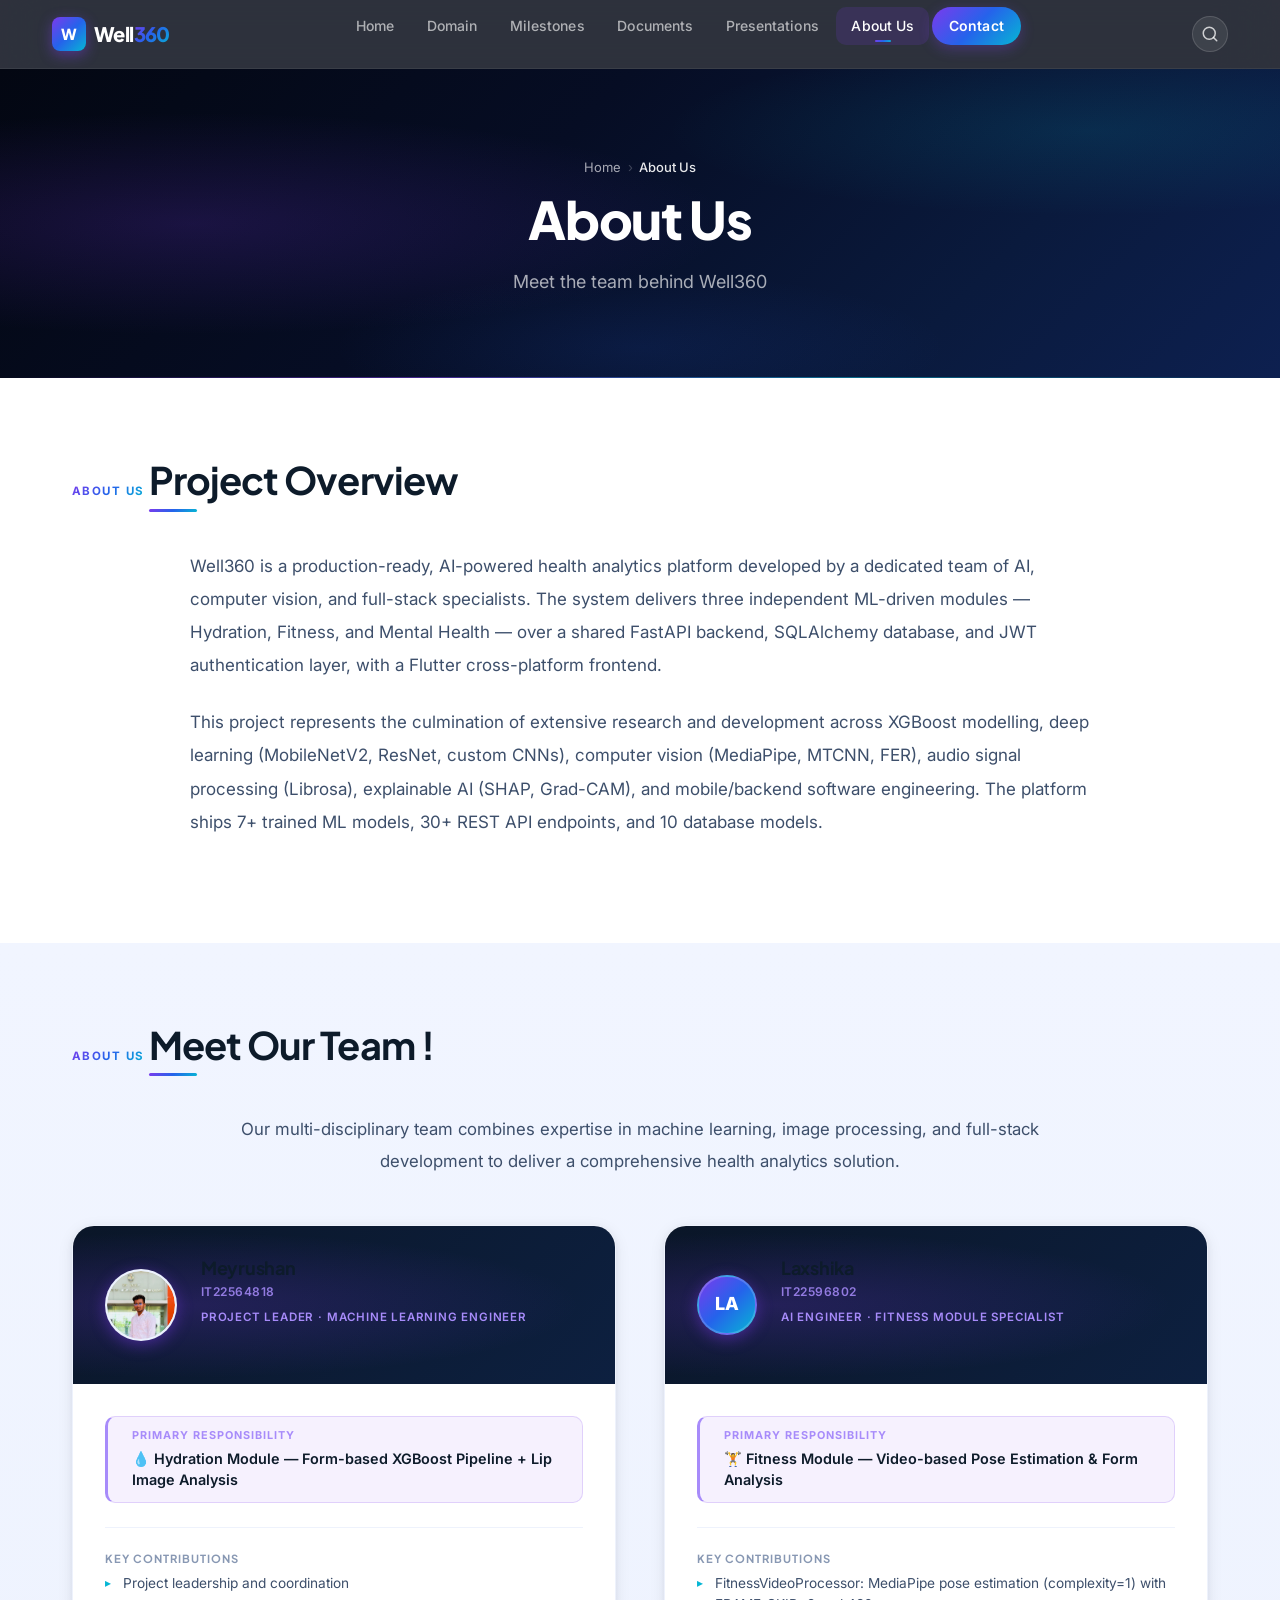
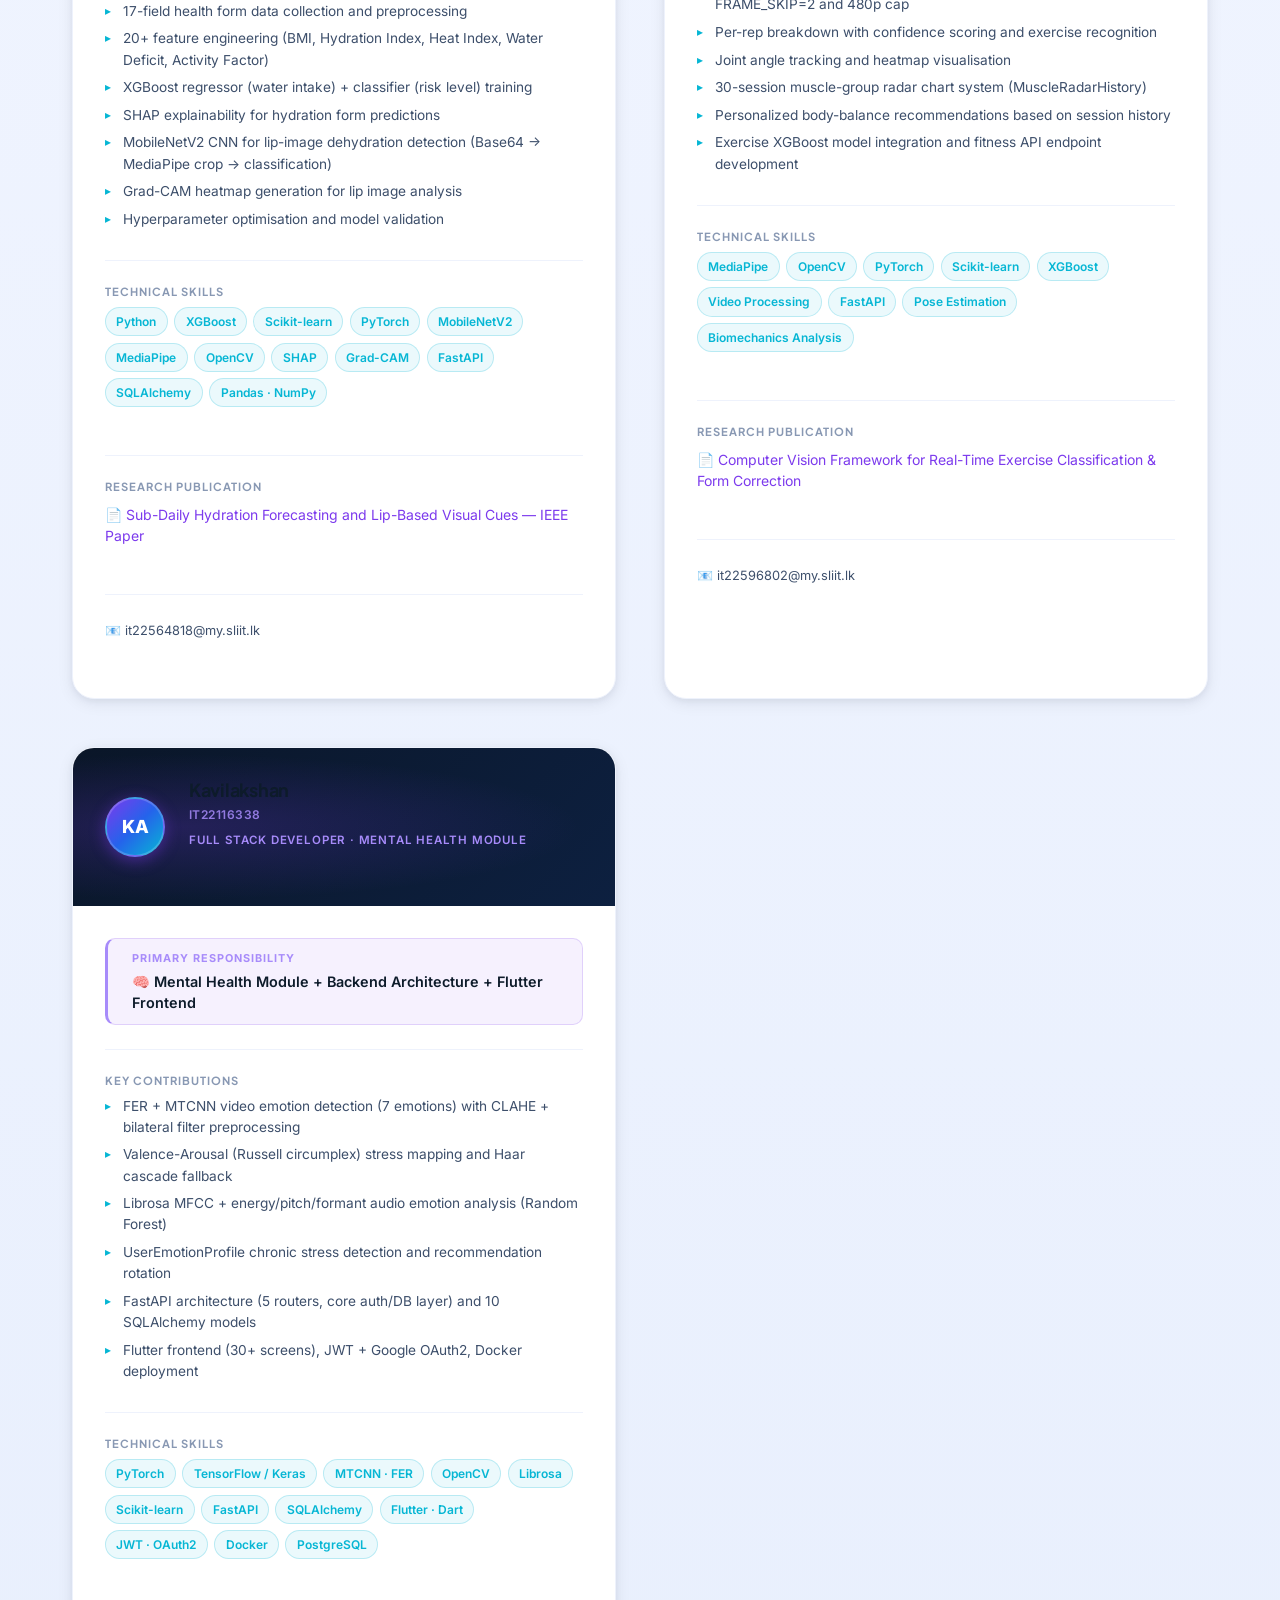
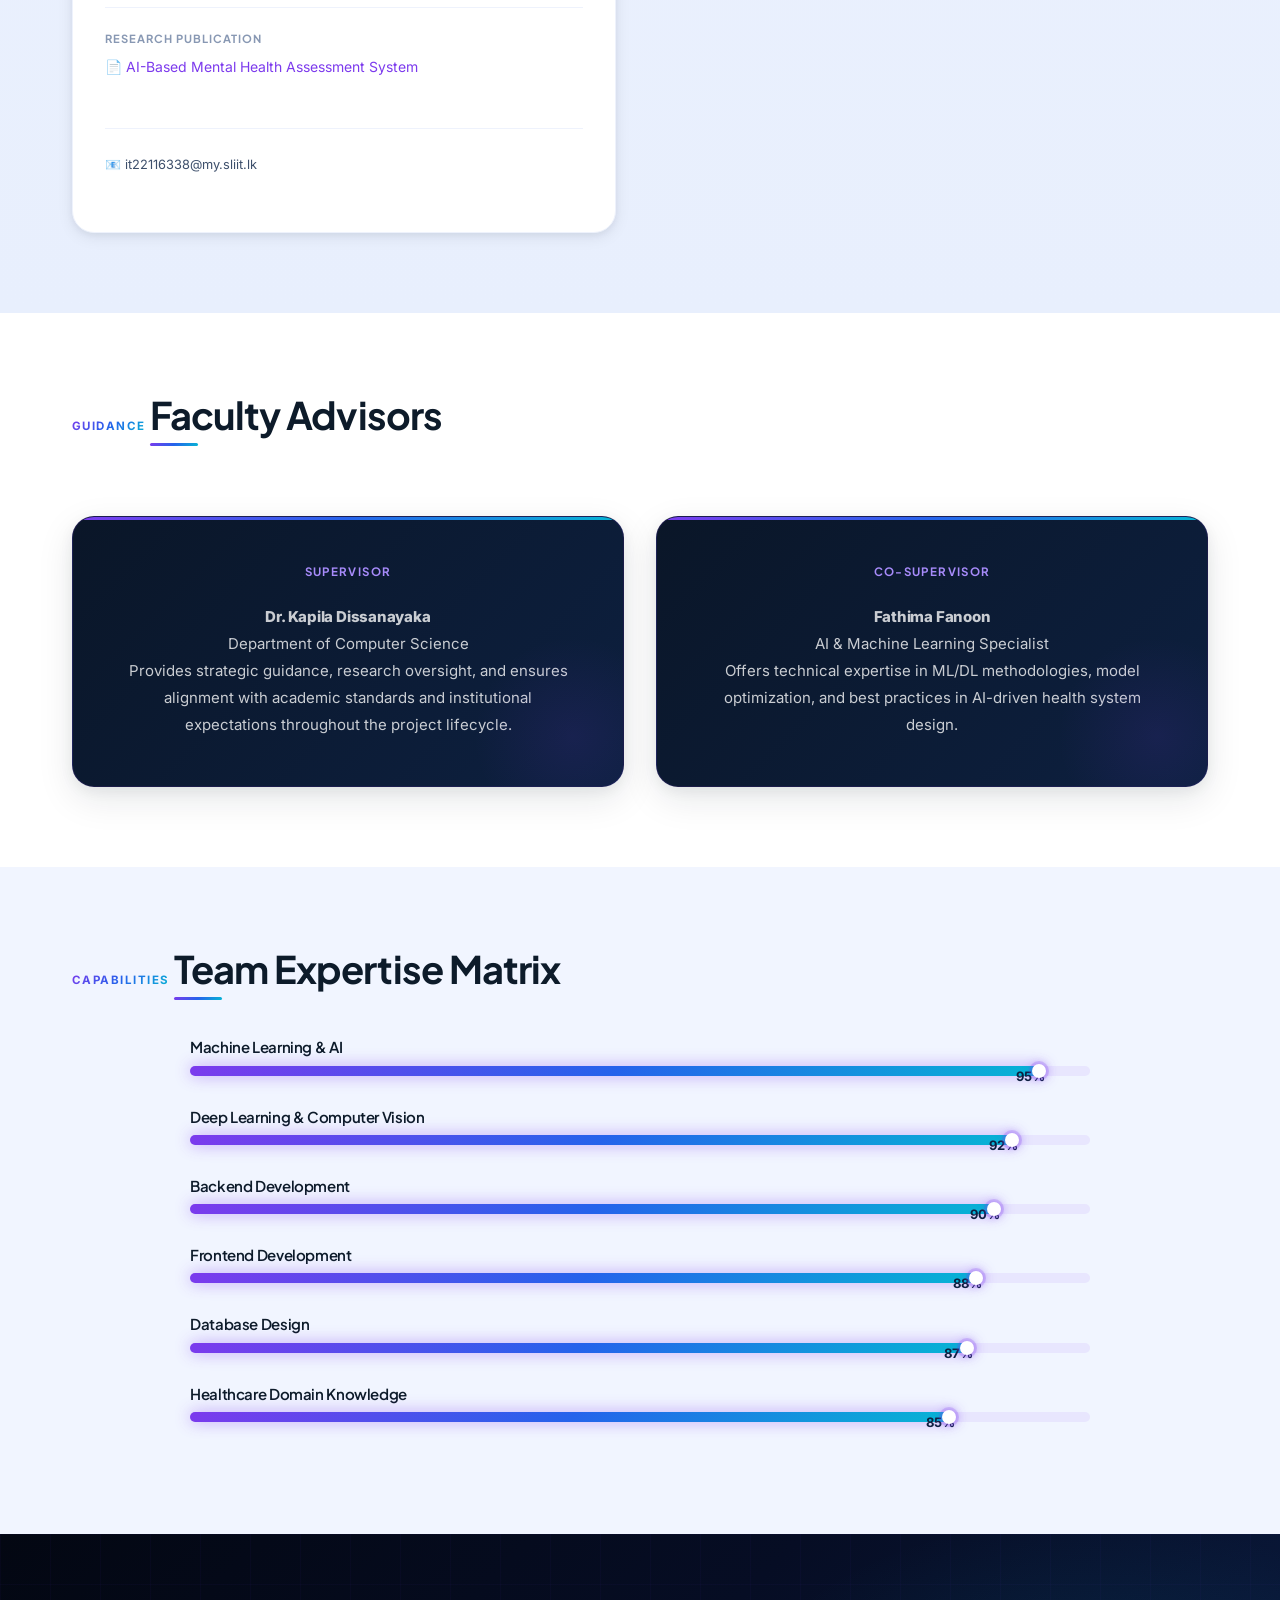
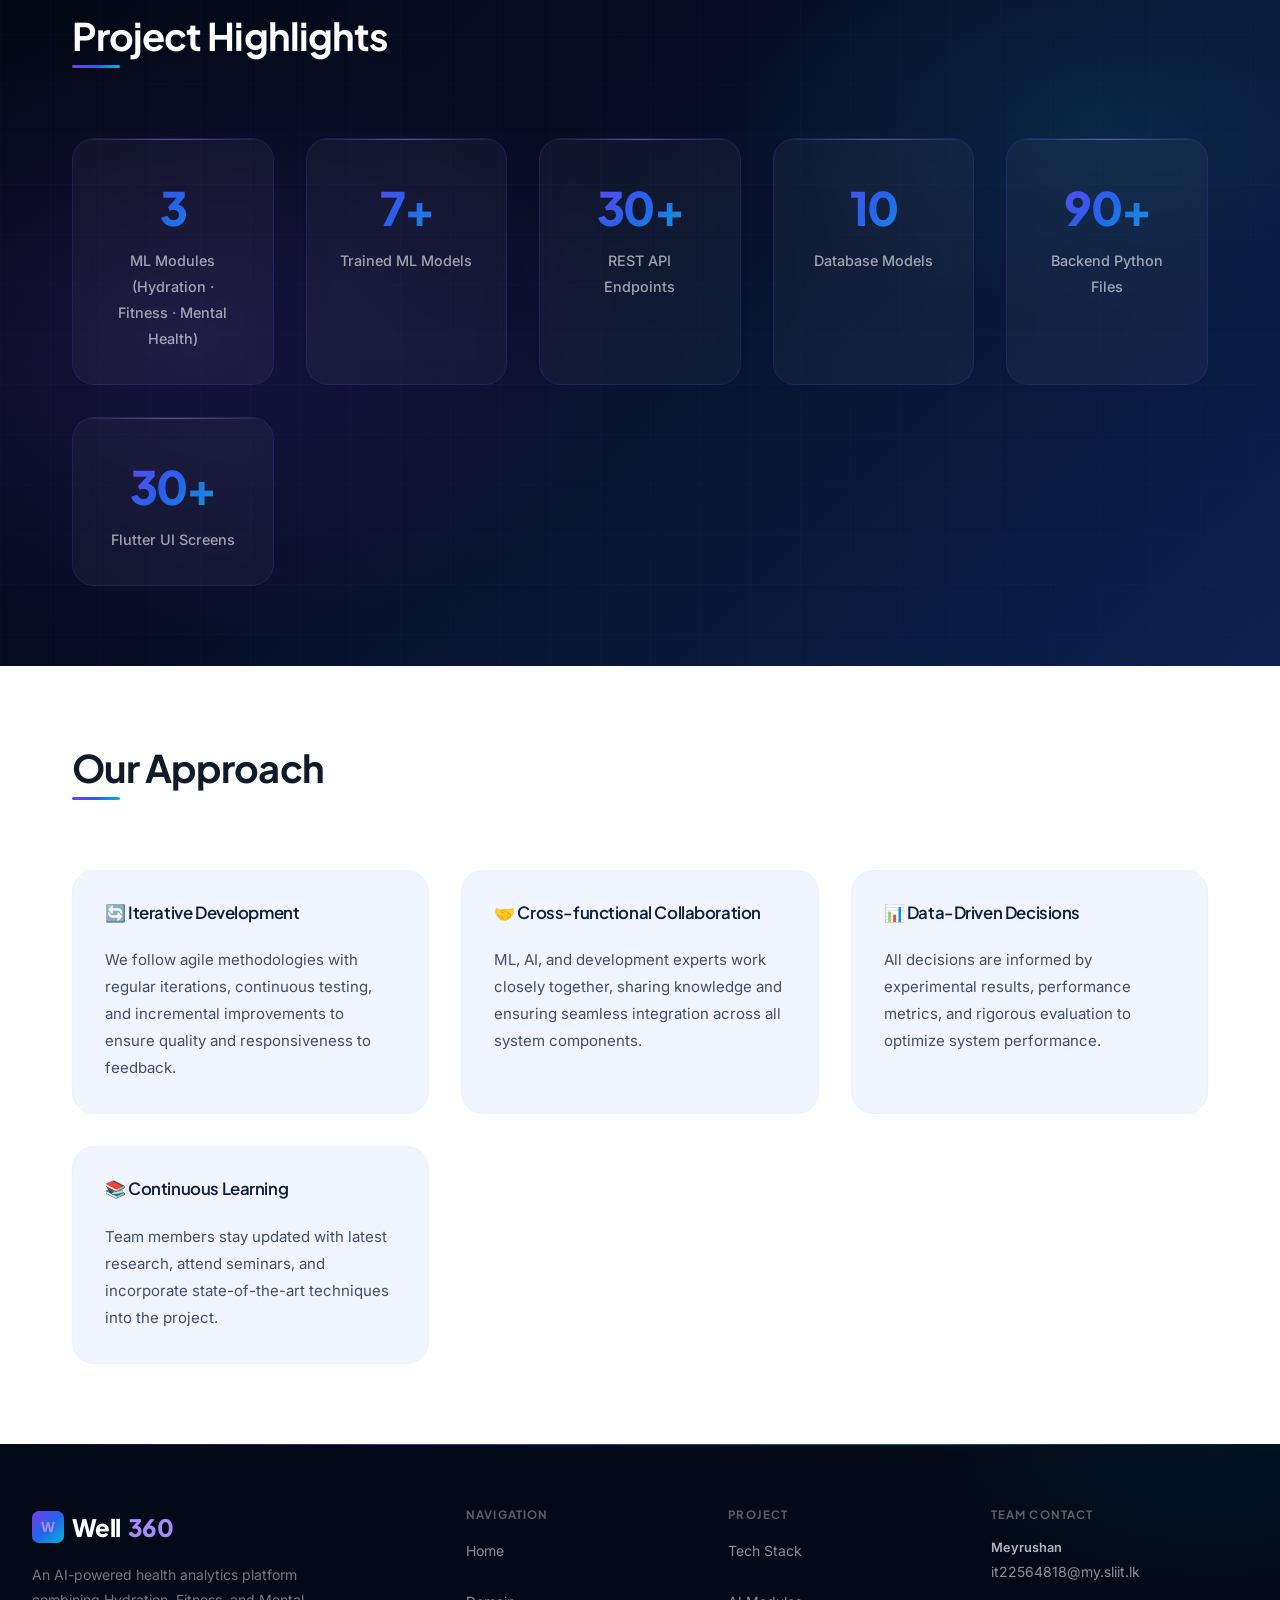
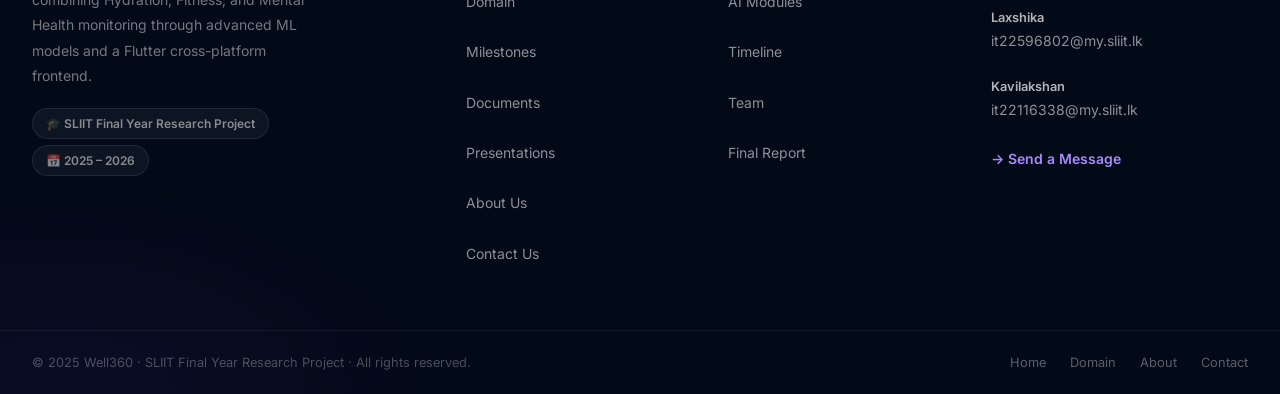
==== commit 46c8e291: "Major_Update" ====
--- a/about.html
+++ b/about.html
@@ -26,6 +26,9 @@
                 <li><a href="about.html" class="nav-link">About Us</a></li>
                 <li><a href="contact.html" class="nav-link nav-cta">Contact</a></li>
             </ul>
+            <button class="nav-search-btn" id="navSearchBtn" aria-label="Search site">
+                <svg xmlns="http://www.w3.org/2000/svg" width="18" height="18" viewBox="0 0 24 24" fill="none" stroke="currentColor" stroke-width="2" stroke-linecap="round" stroke-linejoin="round"><circle cx="11" cy="11" r="8"/><line x1="21" y1="21" x2="16.65" y2="16.65"/></svg>
+            </button>
             <button class="nav-toggle" id="navToggle" aria-label="Toggle navigation" aria-expanded="false">
                 <span class="toggle-bar"></span>
                 <span class="toggle-bar"></span>
@@ -37,8 +40,13 @@
     <!-- Page Header -->
     <section class="page-header">
         <div class="section-container">
+            <nav class="breadcrumb" aria-label="Breadcrumb">
+                <a href="index.html">Home</a>
+                <span class="breadcrumb-sep">›</span>
+                <span class="breadcrumb-current">About Us</span>
+            </nav>
             <h1>About Us</h1>
-            <p>Meet the team behind the AI-Driven Health Analyzer</p>
+            <p>Meet the team behind Well360</p>
         </div>
     </section>
 
@@ -78,9 +86,12 @@
                 <!-- Team Member 1: Meyrushan (Leader) -->
                 <div class="team-member-card">
                     <div class="member-header">
-                        <div class="member-avatar">ME</div>
+                        <div class="member-avatar member-avatar-photo">
+                            <img src="Photoes/WhatsApp%20Image%202026-04-26%20at%2009.56.55.jpeg" alt="Meyrushan — Project Leader">
+                        </div>
                         <div class="member-header-info">
                             <h3 class="member-name">Meyrushan</h3>
+                            <p class="member-id">IT22564818</p>
                             <p class="member-role">Project Leader · Machine Learning Engineer</p>
                         </div>
                     </div>
@@ -119,7 +130,13 @@
                                 <span class="skill-tag">Pandas · NumPy</span>
                             </div>
                         </div>
-                        <p class="member-email">📧 it22564818@my.sliit.lk</p>
+                        <div class="member-achievement">
+                            <h4 class="member-section-title">Research Publication</h4>
+                            <a class="achievement-link" href="Documents/ReSearch_Paper/Sub-Daily%20Hydration%20Forecasting%20and%20Lip-Based_IEEE_Paper.pdf" target="_blank" rel="noopener">
+                                📄 Sub-Daily Hydration Forecasting and Lip-Based Visual Cues — IEEE Paper
+                            </a>
+                        </div>
+                        <p class="member-email">📧 <a href="mailto:it22564818@my.sliit.lk">it22564818@my.sliit.lk</a></p>
                     </div>
                 </div>
 
@@ -129,6 +146,7 @@
                         <div class="member-avatar">LA</div>
                         <div class="member-header-info">
                             <h3 class="member-name">Laxshika</h3>
+                            <p class="member-id">IT22596802</p>
                             <p class="member-role">AI Engineer · Fitness Module Specialist</p>
                         </div>
                     </div>
@@ -162,7 +180,13 @@
                                 <span class="skill-tag">Biomechanics Analysis</span>
                             </div>
                         </div>
-                        <p class="member-email">📧 it22596802@my.sliit.lk</p>
+                        <div class="member-achievement">
+                            <h4 class="member-section-title">Research Publication</h4>
+                            <a class="achievement-link" href="Documents/ReSearch_Paper/A%20Computer%20Vision%20Framework%20for%20Real%20Time%20Exercise%20Classification%20and%20Form%20Correction%20with%20Explainable%20Feedback.pdf" target="_blank" rel="noopener">
+                                📄 Computer Vision Framework for Real-Time Exercise Classification &amp; Form Correction
+                            </a>
+                        </div>
+                        <p class="member-email">📧 <a href="mailto:it22596802@my.sliit.lk">it22596802@my.sliit.lk</a></p>
                     </div>
                 </div>
 
@@ -172,6 +196,7 @@
                         <div class="member-avatar">KA</div>
                         <div class="member-header-info">
                             <h3 class="member-name">Kavilakshan</h3>
+                            <p class="member-id">IT22116338</p>
                             <p class="member-role">Full Stack Developer · Mental Health Module</p>
                         </div>
                     </div>
@@ -208,7 +233,13 @@
                                 <span class="skill-tag">PostgreSQL</span>
                             </div>
                         </div>
-                        <p class="member-email">📧 it22116338@my.sliit.lk</p>
+                        <div class="member-achievement">
+                            <h4 class="member-section-title">Research Publication</h4>
+                            <a class="achievement-link" href="Documents/ReSearch_Paper/Mental_Health%20Assessment%20System.pdf" target="_blank" rel="noopener">
+                                📄 AI-Based Mental Health Assessment System
+                            </a>
+                        </div>
+                        <p class="member-email">📧 <a href="mailto:it22116338@my.sliit.lk">it22116338@my.sliit.lk</a></p>
                     </div>
                 </div>
             </div>
@@ -389,6 +420,8 @@
                         <li><a href="milestones.html">Milestones</a></li>
                         <li><a href="documents.html">Documents</a></li>
                         <li><a href="presentations.html">Presentations</a></li>
+                        <li><a href="about.html">About Us</a></li>
+                        <li><a href="contact.html">Contact Us</a></li>
                     </ul>
                 </div>
                 <div class="footer-col">
@@ -426,6 +459,21 @@
     </footer>
 
     <button class="back-to-top" id="backToTop" aria-label="Back to top">↑</button>
+    <!-- ── Search Overlay ── -->
+    <div class="search-overlay" id="searchOverlay" aria-hidden="true">
+        <div class="search-overlay-backdrop" id="searchBackdrop"></div>
+        <div class="search-overlay-box">
+            <div class="search-overlay-header">
+                <svg xmlns="http://www.w3.org/2000/svg" width="20" height="20" viewBox="0 0 24 24" fill="none" stroke="currentColor" stroke-width="2" stroke-linecap="round" stroke-linejoin="round"><circle cx="11" cy="11" r="8"/><line x1="21" y1="21" x2="16.65" y2="16.65"/></svg>
+                <input type="text" id="searchInput" class="search-input" placeholder="Search Well360..." autocomplete="off" spellcheck="false">
+                <button class="search-close-btn" id="searchClose" aria-label="Close search">✕</button>
+            </div>
+            <div class="search-results" id="searchResults">
+                <p class="search-hint">Try: "hydration", "milestones", "contact", "team", "documents"</p>
+            </div>
+            <div class="search-shortcut-hint">Press <kbd>Esc</kbd> to close · <kbd>Ctrl K</kbd> to open</div>
+        </div>
+    </div>
     <script src="main.js"></script>
 </body>
 </html>
--- a/style.css
+++ b/style.css
@@ -169,7 +169,7 @@
     -webkit-backdrop-filter: blur(28px) saturate(200%);
     position: sticky;
     top: 0;
-    z-index: 1000;
+    z-index: 1002;
     border-bottom: 1px solid rgba(255,255,255,0.06);
     transition: background 0.3s var(--ease), box-shadow 0.3s var(--ease), border-color 0.3s;
 }
@@ -901,9 +901,7 @@
 }
 
 @media (max-width: 480px) {
-    .cta-banner { padding: 4rem var(--spacing-sm); }
-    .cta-banner h2 { font-size: 1.625rem; }
-    .cta-banner-actions { flex-direction: column; }
+    .cta-banner h2 { font-size: 1.5rem; }
 }
 
 /* ================================================
@@ -2233,6 +2231,23 @@
     position: relative;
 }
 
+.member-avatar-photo {
+    background: var(--bg-subtle);
+    padding: 0;
+    overflow: hidden;
+    width: 72px;
+    height: 72px;
+}
+
+.member-avatar-photo img {
+    width: 100%;
+    height: 100%;
+    object-fit: cover;
+    object-position: top center;
+    border-radius: 50%;
+    display: block;
+}
+
 .member-header-info { position: relative; }
 
 .member-name {
@@ -2347,13 +2362,52 @@
     border-color: rgba(6,182,212,0.45);
 }
 
+.member-id {
+    font-size: 0.75rem;
+    font-weight: 600;
+    color: var(--violet-light);
+    letter-spacing: 0.04em;
+    margin: 0.1rem 0 0.25rem;
+    opacity: 0.85;
+}
+
+.member-achievement {
+    margin-top: var(--spacing-md);
+    padding-top: var(--spacing-md);
+    border-top: 1px solid var(--border-subtle);
+}
+
+.achievement-link {
+    display: inline-flex;
+    align-items: flex-start;
+    gap: 0.375rem;
+    font-size: 0.875rem;
+    color: var(--violet);
+    text-decoration: none;
+    line-height: 1.5;
+    transition: var(--transition-fast);
+}
+
+.achievement-link:hover {
+    color: var(--blue);
+    text-decoration: underline;
+}
+
 .member-email {
     color: var(--text-muted);
     font-size: 0.8rem;
-    margin-top: auto;
+    margin-top: var(--spacing-md);
     padding-top: var(--spacing-md);
     border-top: 1px solid var(--border-subtle);
 }
+
+.member-email a {
+    color: var(--text-secondary);
+    text-decoration: none;
+    transition: color 0.2s;
+}
+
+.member-email a:hover { color: var(--violet); }
 
 .advisors-section { background: var(--surface); padding: var(--spacing-2xl) var(--spacing-lg); }
 
@@ -3441,140 +3495,868 @@
 }
 
 /* ================================================
-   RESPONSIVE — NEW COMPONENTS
+   RESPONSIVE
    ================================================ */
+
+/* ── 1200px: Wide tablets / small desktops ── */
+@media (max-width: 1200px) {
+    .hero { padding: 6rem var(--spacing-lg) 5rem; }
+    .hero-title { font-size: 3.25rem; }
+}
+
+/* ── 1024px: Tablets landscape ── */
 @media (max-width: 1024px) {
     .modules-grid, .features-grid-premium { grid-template-columns: 1fr 1fr; }
     .footer-grid { grid-template-columns: 1fr 1fr; gap: 2rem; }
     .stats-strip-grid { grid-template-columns: repeat(2, 1fr); }
-}
-
-@media (max-width: 768px) {
-    .nav-toggle { display: flex; }
-
-    .nav-menu {
-        position: fixed;
-        top: 68px; left: 0; right: 0; bottom: 0;
-        background: rgba(3,7,18,0.97);
-        backdrop-filter: blur(24px);
-        flex-direction: column;
-        align-items: stretch;
-        padding: 1.5rem var(--spacing-md);
-        gap: 0.25rem;
-        overflow-y: auto;
-        transform: translateX(100%);
-        transition: transform 0.35s var(--ease);
-        border-top: 1px solid rgba(255,255,255,0.06);
-    }
-
-    .nav-menu.nav-open { transform: translateX(0); }
-
-    .nav-link {
-        font-size: 1rem;
-        padding: 0.85rem 1rem;
-        border-radius: var(--radius-lg);
-        border: 1px solid rgba(255,255,255,0.04);
-    }
-
-    .nav-cta { text-align: center; margin-top: 0.5rem; }
-
-    .modules-grid, .features-grid-premium, .overview-content { grid-template-columns: 1fr; }
-    .footer-grid { grid-template-columns: 1fr; gap: 2rem; }
-    .stats-strip-grid { grid-template-columns: repeat(2, 1fr); gap: 1rem; }
-    .stat-strip-num { font-size: 1.9rem; }
-    .hero-stat-badges { display: none; }
-    .footer-bottom-inner { flex-direction: column; align-items: center; text-align: center; }
-    .back-to-top { bottom: 1.25rem; right: 1.25rem; width: 40px; height: 40px; font-size: 1rem; }
-}
-
-@media (max-width: 480px) {
-    .stats-strip-grid { grid-template-columns: 1fr 1fr; }
-    .footer-bottom-links { flex-wrap: wrap; justify-content: center; gap: 1rem; }
-}
-
-/* ================================================
-   RESPONSIVE — ORIGINAL
-   ================================================ */
-@media (max-width: 1024px) {
+
     .timeline::before { left: 0; }
     .milestone-item { flex-direction: row !important; }
     .milestone-item .milestone-card { margin-left: 65px !important; margin-right: 0 !important; width: 100%; }
     .milestone-marker { left: -28px; }
 }
 
+/* ── 900px: Contact form split ── */
+@media (max-width: 900px) {
+    .contact-form-split { grid-template-columns: 1fr; }
+    .cta-banner h2 { font-size: 2rem; }
+}
+
+/* ── 768px: Tablets portrait / large phones ── */
 @media (max-width: 768px) {
     :root { --spacing-2xl: 3.5rem; }
+
+    /* Typography */
     h1 { font-size: 2.125rem; }
     h2 { font-size: 1.75rem; }
     h3 { font-size: 1.25rem; }
 
+    /* Navigation — hamburger + full-screen drawer */
+    .nav-toggle { display: flex; }
+    .nav-menu {
+        /* Covers the ENTIRE viewport so iOS backdrop-filter bug cannot trap it */
+        position: fixed;
+        inset: 0;
+        padding-top: 68px; /* push links below the sticky navbar */
+        background: rgba(3, 7, 18, 0.98);
+        flex-direction: column;
+        align-items: stretch;
+        padding-left: var(--spacing-md);
+        padding-right: var(--spacing-md);
+        padding-bottom: 2rem;
+        gap: 0.25rem;
+        overflow-y: auto;
+        -webkit-overflow-scrolling: touch;
+        transform: translateX(100%);
+        transition: transform 0.35s var(--ease);
+        z-index: 1001; /* above page content; navbar is 1002 so stays visible */
+    }
+    /* Re-apply padding-top after shorthand resets it */
+    .nav-menu { padding-top: 68px; }
+    .nav-menu.nav-open { transform: translateX(0); }
+    .nav-link {
+        font-size: 1.0625rem;
+        padding: 0.9rem 1.125rem;
+        border-radius: var(--radius-lg);
+        border: 1px solid rgba(255,255,255,0.06);
+        min-height: 48px;
+        display: flex;
+        align-items: center;
+    }
+    .nav-cta { text-align: center; margin-top: 0.75rem; justify-content: center; }
+
+    /* Hero — single column, centred */
     .hero {
         grid-template-columns: 1fr;
         padding: 4.5rem var(--spacing-lg) 3.5rem;
         min-height: auto;
+        text-align: center;
     }
-
     .hero::after { display: none; }
+    .hero-content { max-width: 100%; }
     .hero-content::before { font-size: 0.7rem; }
     .hero-title { font-size: 2.25rem; }
     .hero-subtitle { font-size: 1.1rem; }
-    .visual-element { height: 240px; }
-
-    .nav-menu { gap: 0.125rem; }
-    .nav-link { padding: 0.4rem 0.55rem; font-size: 0.82rem; }
-
+    .hero-buttons { justify-content: center; flex-wrap: wrap; }
+    .hero-stat-badges { display: none; }
+    .visual-element { height: 220px; }
+
+    /* Sections */
     .section-container { padding: 0 var(--spacing-md); }
     section { padding: var(--spacing-xl) var(--spacing-md); }
 
+    /* Page header */
+    .page-header { padding: 3.5rem var(--spacing-lg) 3rem; }
+    .page-header h1 { font-size: 2rem; }
+
+    /* All main grids → single column */
+    .modules-grid, .features-grid-premium, .features-grid,
+    .overview-content, .ov-stats-grid, .faq-grid, .categories-grid,
+    .tech-grid, .summary-grid, .stats-grid, .objectives-grid,
+    .components-grid, .documents-grid, .presentations-grid, .advisors-grid,
+    .details-grid, .skills-content, .skill-category,
+    .guidelines-grid, .overview-block { grid-template-columns: 1fr; }
+
+    /* Contact grid → 2 columns on tablet */
+    .contact-grid { grid-template-columns: repeat(2, 1fr); }
+
+    /* Directory → 2 columns on tablet */
+    .directory-grid { grid-template-columns: repeat(2, 1fr); }
+
+    /* Links section → 1 column */
+    .links-content { grid-template-columns: 1fr; }
+
+    /* Stats strip */
+    .stats-strip-grid { grid-template-columns: repeat(2, 1fr); gap: 1rem; }
+    .stat-strip-num { font-size: 1.9rem; }
+
+    /* Footer */
+    .footer-grid { grid-template-columns: 1fr; gap: 2rem; }
+    .footer-content { flex-direction: column; text-align: center; }
+    .footer-links { justify-content: center; }
+    .footer-bottom-inner { flex-direction: column; align-items: center; text-align: center; }
+    .footer-bottom-links { flex-wrap: wrap; justify-content: center; gap: 1rem; }
+
+    /* Team cards */
     .team-member-card { min-height: auto; }
     .member-header { padding: var(--spacing-md); }
     .member-body { padding: var(--spacing-md); }
 
-    .overview-content, .ov-stats-grid, .contact-grid, .faq-grid, .categories-grid,
-    .tech-grid, .summary-grid, .stats-grid, .objectives-grid,
-    .components-grid, .documents-grid, .presentations-grid, .advisors-grid,
-    .details-grid, .skills-content, .skill-category { grid-template-columns: 1fr; }
-
-    .features-grid { grid-template-columns: 1fr; }
-    .footer-content { flex-direction: column; text-align: center; }
-    .footer-links { justify-content: center; }
+    /* Misc */
     .contact-form { gap: var(--spacing-md); }
     .detail-block, .domain-content { max-width: 100%; }
     .milestone-info { grid-template-columns: 1fr; }
-    .page-header { padding: 3.5rem var(--spacing-lg) 3rem; }
-    .page-header h1 { font-size: 2rem; }
-
+    .back-to-top { bottom: 1.25rem; right: 1.25rem; width: 40px; height: 40px; font-size: 1rem; }
+
+    /* Section headings centred on mobile */
     .section-container > h2::after { left: 50%; transform: translateX(-50%); }
     .section-container > h2 { display: block; text-align: center; }
 }
 
+/* ── 600px: Medium phones ── */
+@media (max-width: 600px) {
+    /* Hide decorative hero visual — text stands alone */
+    .hero-visual { display: none; }
+
+    /* CTA banner */
+    .cta-banner { padding: 4rem var(--spacing-sm); }
+    .cta-banner h2 { font-size: 1.75rem; }
+    .cta-banner-actions { flex-direction: column; align-items: stretch; }
+    .cta-banner-actions .btn { width: 100%; justify-content: center; }
+
+    /* Document/presentation meta wraps on narrow screens */
+    .document-meta { flex-wrap: wrap; gap: 0.5rem; }
+
+    /* Contact grid → single column */
+    .contact-grid { grid-template-columns: 1fr; }
+
+    /* Directory → single column */
+    .directory-grid { grid-template-columns: 1fr; }
+
+    /* Presentation/document grids already 1 col via 768px rule */
+
+    /* Footer badges */
+    .footer-badge { display: block; width: fit-content; }
+
+    /* Disable hover transforms on touch screens */
+    .feature-card:hover,
+    .document-card:hover,
+    .presentation-card:hover,
+    .objective-card:hover,
+    .overview-item:hover,
+    .contact-card:hover,
+    .directory-card:hover { transform: none; box-shadow: var(--shadow-md); }
+}
+
+/* ── 480px: Small phones ── */
 @media (max-width: 480px) {
     :root { --spacing-2xl: 3rem; }
+
+    /* Typography */
     h1 { font-size: 1.625rem; }
     h2 { font-size: 1.375rem; }
     h3 { font-size: 1.0625rem; }
 
+    /* Hero */
     .hero { padding: 3rem var(--spacing-sm) 2.5rem; }
     .hero-title { font-size: 1.875rem; }
     .hero-subtitle { font-size: 1rem; }
-    .hero-buttons { flex-direction: column; }
-    .btn { width: 100%; }
-
-    .nav-menu { gap: 0; }
-    .nav-link { padding: 0.375rem 0.4rem; font-size: 0.75rem; }
-
+    .hero-description { font-size: 0.9375rem; }
+    .hero-buttons { flex-direction: column; align-items: stretch; }
+    .hero-buttons .btn { width: 100%; justify-content: center; }
+
+    /* Sections */
     .section-container { padding: 0 var(--spacing-sm); }
     section { padding: var(--spacing-lg) var(--spacing-sm); }
 
+    /* Page header */
     .page-header { padding: 2.5rem var(--spacing-sm) 2rem; }
     .page-header h1 { font-size: 1.5rem; }
     .page-header p { font-size: 0.9375rem; }
 
+    /* Stats strip stays 2×2 */
+    .stats-strip-grid { grid-template-columns: 1fr 1fr; }
+    .footer-bottom-links { flex-wrap: wrap; justify-content: center; gap: 1rem; }
+
+    /* Form submit full width */
+    .form-btn { width: 100%; }
+
+    /* Milestone timeline */
+    .milestone-card { margin-left: 55px !important; }
+    .milestone-marker { left: -23px; width: 42px; height: 42px; font-size: 0.875rem; }
+
+    /* Misc */
     .abstract-content, .overview-content, .about-content { max-width: 100%; }
     .form-container { max-width: 100%; }
-
-    .milestone-card { margin-left: 55px !important; }
-    .milestone-marker { left: -23px; width: 42px; height: 42px; font-size: 0.875rem; }
+    .doc-btn, .pres-btn { width: 100%; justify-content: center; }
+}
+
+/* ── 360px: Very small phones ── */
+@media (max-width: 360px) {
+    :root { --spacing-2xl: 2.5rem; }
+
+    h1 { font-size: 1.5rem; }
+    h2 { font-size: 1.25rem; }
+    h3 { font-size: 1rem; }
+
+    .hero { padding: 2.5rem var(--spacing-xs) 2rem; }
+    .hero-title { font-size: 1.625rem; }
+
+    .section-container { padding: 0 var(--spacing-xs); }
+    section { padding: var(--spacing-md) var(--spacing-xs); }
+
+    .page-header { padding: 2rem var(--spacing-xs) 1.5rem; }
+    .page-header h1 { font-size: 1.375rem; }
+
+    .nav-link { font-size: 0.9375rem; padding: 0.8rem 1rem; }
+
+    .stats-strip-grid { grid-template-columns: 1fr 1fr; gap: 0.5rem; }
+    .stat-strip-num { font-size: 1.5rem; }
+
+    .milestone-card { margin-left: 48px !important; }
+    .milestone-marker { left: -20px; width: 36px; height: 36px; font-size: 0.8125rem; }
+}
+
+/* ================================================
+   PROJECT GOALS SECTION
+   ================================================ */
+.goals-section {
+    padding: var(--spacing-2xl) 0;
+    background: var(--bg-base);
+}
+
+.goals-grid {
+    display: grid;
+    grid-template-columns: repeat(2, 1fr);
+    gap: 1.5rem;
+    margin-top: 2.5rem;
+}
+
+.goal-card {
+    background: var(--surface);
+    border: 1.5px solid var(--border);
+    border-radius: var(--radius-xl);
+    padding: 2rem;
+    position: relative;
+    transition: var(--transition);
+    box-shadow: var(--shadow-sm);
+}
+
+.goal-card:hover {
+    border-color: var(--violet-light);
+    box-shadow: var(--shadow-md), 0 0 0 1px rgba(124,58,237,0.1);
+    transform: translateY(-3px);
+}
+
+.goal-number {
+    font-family: var(--font-display);
+    font-size: 2.5rem;
+    font-weight: 800;
+    background: var(--grad-accent);
+    -webkit-background-clip: text;
+    -webkit-text-fill-color: transparent;
+    background-clip: text;
+    line-height: 1;
+    margin-bottom: 0.75rem;
+}
+
+.goal-card h3 {
+    font-family: var(--font-display);
+    font-size: 1.125rem;
+    font-weight: 700;
+    color: var(--text-primary);
+    margin-bottom: 0.625rem;
+}
+
+.goal-card p {
+    font-size: 0.9375rem;
+    color: var(--text-secondary);
+    line-height: 1.65;
+    margin: 0;
+}
+
+@media (max-width: 768px) {
+    .goals-grid { grid-template-columns: 1fr; }
+}
+
+@media (max-width: 600px) {
+    .goal-card:hover { transform: none; box-shadow: var(--shadow-md); }
+}
+
+/* ================================================
+   CONTACT EMAIL LIST
+   ================================================ */
+.contact-emails-list {
+    display: flex;
+    flex-direction: column;
+    gap: 0.5rem;
+    margin: 0.5rem 0 0.75rem;
+}
+
+.contact-email-row {
+    display: flex;
+    flex-direction: column;
+    gap: 0.1rem;
+}
+
+.contact-email-name {
+    font-size: 0.6875rem;
+    font-weight: 700;
+    text-transform: uppercase;
+    letter-spacing: 0.07em;
+    color: var(--text-muted);
+}
+
+/* ================================================
+   EMAIL TEMPLATE SECTION
+   ================================================ */
+.email-template-section {
+    padding: var(--spacing-2xl) 0;
+    background: var(--bg-subtle);
+}
+
+.email-template-wrap {
+    max-width: 700px;
+    margin: 2rem auto 1rem;
+    background: var(--surface);
+    border: 1.5px solid var(--border);
+    border-radius: var(--radius-xl);
+    overflow: hidden;
+    box-shadow: var(--shadow-md);
+}
+
+.email-template-header {
+    display: flex;
+    align-items: center;
+    justify-content: space-between;
+    padding: 0.875rem 1.25rem;
+    background: var(--grad-card-dark);
+    border-bottom: 1px solid rgba(255,255,255,0.08);
+}
+
+.email-template-label {
+    font-size: 0.875rem;
+    font-weight: 600;
+    color: rgba(255,255,255,0.85);
+}
+
+.copy-template-btn {
+    background: rgba(255,255,255,0.12);
+    border: 1px solid rgba(255,255,255,0.2);
+    border-radius: var(--radius-full);
+    color: white;
+    font-size: 0.8125rem;
+    font-weight: 600;
+    padding: 0.35rem 0.9rem;
+    cursor: pointer;
+    transition: var(--transition-fast);
+    font-family: var(--font-body);
+}
+
+.copy-template-btn:hover { background: rgba(255,255,255,0.22); }
+.copy-template-btn.copied { background: rgba(16,185,129,0.4); border-color: var(--success); }
+
+.email-template-body {
+    display: block;
+    padding: 1.5rem;
+    font-family: var(--font-body);
+    font-size: 0.9rem;
+    line-height: 1.8;
+    color: var(--text-secondary);
+    white-space: pre-wrap;
+    word-break: break-word;
+    margin: 0;
+    background: var(--surface);
+    user-select: all;
+}
+
+.email-template-note {
+    text-align: center;
+    color: var(--text-muted);
+    font-size: 0.875rem;
+    max-width: 700px;
+    margin: 0 auto;
+}
+
+.email-template-note a {
+    color: var(--violet);
+    text-decoration: none;
+    font-weight: 600;
+}
+
+.email-template-note a:hover { text-decoration: underline; }
+
+/* ================================================
+   ASSESSMENT DROPDOWN SELECTOR
+   ================================================ */
+.assessment-selector {
+    padding: var(--spacing-2xl) 0;
+    background: var(--bg-subtle);
+}
+
+.dropdown-selector-wrap {
+    max-width: 480px;
+    margin: 2rem auto 2.5rem;
+}
+
+.dropdown-label {
+    display: block;
+    font-weight: 600;
+    color: var(--text-primary);
+    margin-bottom: 0.625rem;
+    font-size: 0.9375rem;
+}
+
+.custom-select-wrap { position: relative; }
+
+.assessment-select {
+    width: 100%;
+    appearance: none;
+    -webkit-appearance: none;
+    background: var(--surface);
+    border: 1.5px solid var(--border);
+    border-radius: var(--radius-lg);
+    padding: 0.875rem 3rem 0.875rem 1.25rem;
+    font-family: var(--font-body);
+    font-size: 1rem;
+    font-weight: 500;
+    color: var(--text-primary);
+    cursor: pointer;
+    transition: var(--transition-fast);
+    box-shadow: var(--shadow-sm);
+}
+
+.assessment-select:focus {
+    outline: none;
+    border-color: var(--violet);
+    box-shadow: var(--shadow-sm), 0 0 0 3px rgba(124,58,237,0.15);
+}
+
+.select-arrow {
+    position: absolute;
+    right: 1.125rem;
+    top: 50%;
+    transform: translateY(-50%);
+    pointer-events: none;
+    color: var(--text-muted);
+    font-size: 1.25rem;
+}
+
+.assessment-cards-wrap {
+    max-width: 780px;
+    margin: 0 auto;
+}
+
+.assessment-detail-card {
+    display: none;
+    background: var(--surface);
+    border: 1.5px solid var(--border);
+    border-radius: var(--radius-2xl);
+    overflow: hidden;
+    box-shadow: var(--shadow-md);
+    animation: fadeSlideIn 0.3s var(--ease);
+}
+
+.assessment-detail-card.active { display: block; }
+
+@keyframes fadeSlideIn {
+    from { opacity: 0; transform: translateY(10px); }
+    to   { opacity: 1; transform: translateY(0); }
+}
+
+.adc-header {
+    display: flex;
+    align-items: center;
+    gap: 1rem;
+    padding: 1.5rem 1.75rem;
+    background: var(--grad-card-dark);
+    color: white;
+}
+
+.adc-icon-wrap {
+    font-size: 1.75rem;
+    background: rgba(255,255,255,0.1);
+    width: 3rem;
+    height: 3rem;
+    display: flex;
+    align-items: center;
+    justify-content: center;
+    border-radius: var(--radius-lg);
+    flex-shrink: 0;
+}
+
+.adc-header h3 { color: white; font-size: 1.25rem; margin-bottom: 0.375rem; }
+
+.adc-body { padding: 1.75rem; }
+
+.adc-meta-row {
+    display: flex;
+    gap: 2.5rem;
+    margin-bottom: 1.125rem;
+    flex-wrap: wrap;
+}
+
+.adc-meta-item { display: flex; flex-direction: column; gap: 0.2rem; }
+
+.adc-meta-label {
+    font-size: 0.6875rem;
+    font-weight: 700;
+    text-transform: uppercase;
+    letter-spacing: 0.08em;
+    color: var(--text-muted);
+}
+
+.adc-meta-value { font-size: 1rem; font-weight: 600; color: var(--text-primary); }
+
+.adc-marks-value {
+    font-size: 1.5rem;
+    font-weight: 800;
+    background: var(--grad-accent);
+    -webkit-background-clip: text;
+    -webkit-text-fill-color: transparent;
+    background-clip: text;
+}
+
+.adc-marks-track {
+    height: 8px;
+    background: var(--bg-subtle);
+    border-radius: var(--radius-full);
+    margin-bottom: 1.375rem;
+    overflow: hidden;
+}
+
+.adc-marks-fill {
+    height: 100%;
+    background: var(--grad-accent);
+    border-radius: var(--radius-full);
+    transition: width 0.7s var(--ease-out);
+}
+
+.adc-desc {
+    color: var(--text-secondary);
+    font-size: 0.9375rem;
+    line-height: 1.7;
+    margin-bottom: 1.25rem;
+}
+
+.adc-del-title {
+    font-size: 0.75rem;
+    font-weight: 700;
+    text-transform: uppercase;
+    letter-spacing: 0.07em;
+    color: var(--text-muted);
+    margin-bottom: 0.625rem;
+}
+
+.adc-del-list { list-style: none; margin: 0; padding: 0; }
+
+.adc-del-list li {
+    padding: 0.4rem 0.5rem 0.4rem 1.5rem;
+    position: relative;
+    font-size: 0.9375rem;
+    color: var(--text-secondary);
+    border-radius: var(--radius-sm);
+    transition: var(--transition-fast);
+    margin-bottom: 0.25rem;
+}
+
+.adc-del-list li:hover { background: var(--bg-subtle); color: var(--text-primary); }
+
+.adc-del-list li::before {
+    content: '◆';
+    position: absolute;
+    left: 0.4rem;
+    color: var(--violet);
+    font-size: 0.4rem;
+    top: 0.72rem;
+}
+
+@media (max-width: 768px) {
+    .dropdown-selector-wrap { max-width: 100%; }
+    .adc-header { padding: 1.25rem; }
+    .adc-body { padding: 1.25rem; }
+    .adc-meta-row { gap: 1.5rem; }
+}
+
+/* ================================================
+   PAGE CONTENTS / ON-THIS-PAGE QUICK NAV
+   ================================================ */
+.page-contents {
+    background: var(--surface);
+    border-top: 1px solid var(--border-subtle);
+    border-bottom: 1px solid var(--border-subtle);
+    padding: 0.75rem 0;
+}
+
+.page-contents-inner {
+    max-width: 1200px;
+    margin: 0 auto;
+    padding: 0 2rem;
+    display: flex;
+    align-items: center;
+    gap: 1.25rem;
+    flex-wrap: wrap;
+}
+
+.page-contents-label {
+    font-size: 0.75rem;
+    font-weight: 700;
+    text-transform: uppercase;
+    letter-spacing: 0.08em;
+    color: var(--text-muted);
+    white-space: nowrap;
+}
+
+.page-contents-links {
+    display: flex;
+    align-items: center;
+    gap: 0.25rem;
+    flex-wrap: wrap;
+}
+
+.page-contents-links a {
+    font-size: 0.8125rem;
+    font-weight: 500;
+    color: var(--text-secondary);
+    text-decoration: none;
+    padding: 0.3rem 0.75rem;
+    border-radius: var(--radius-full);
+    border: 1px solid transparent;
+    transition: var(--transition-fast);
+}
+
+.page-contents-links a:hover {
+    color: var(--violet);
+    background: rgba(124,58,237,0.06);
+    border-color: rgba(124,58,237,0.2);
+}
+
+@media (max-width: 600px) {
+    .page-contents-inner { gap: 0.75rem; padding: 0 1rem; }
+    .page-contents-links { gap: 0.2rem; }
+    .page-contents-links a { font-size: 0.75rem; padding: 0.25rem 0.6rem; }
+}
+
+/* ================================================
+   BREADCRUMB
+   ================================================ */
+.breadcrumb {
+    display: flex;
+    align-items: center;
+    gap: 0.4rem;
+    font-size: 0.8125rem;
+    color: rgba(255,255,255,0.5);
+    margin-bottom: 0.75rem;
+    justify-content: center;
+}
+.breadcrumb a {
+    color: rgba(255,255,255,0.65);
+    text-decoration: none;
+    transition: color 0.2s;
+}
+.breadcrumb a:hover { color: white; }
+.breadcrumb-sep { opacity: 0.45; }
+.breadcrumb-current { color: rgba(255,255,255,0.9); font-weight: 500; }
+
+/* ================================================
+   SITE SEARCH
+   ================================================ */
+.nav-search-btn {
+    display: flex;
+    align-items: center;
+    justify-content: center;
+    background: rgba(255,255,255,0.08);
+    border: 1px solid rgba(255,255,255,0.14);
+    border-radius: var(--radius-full);
+    color: rgba(255,255,255,0.75);
+    cursor: pointer;
+    width: 36px;
+    height: 36px;
+    padding: 0;
+    flex-shrink: 0;
+    transition: var(--transition-fast);
+}
+.nav-search-btn:hover {
+    background: rgba(255,255,255,0.15);
+    color: white;
+    border-color: rgba(255,255,255,0.3);
+}
+
+/* Overlay */
+.search-overlay {
+    position: fixed;
+    inset: 0;
+    z-index: 9999;
+    display: flex;
+    align-items: flex-start;
+    justify-content: center;
+    padding-top: 5rem;
+    opacity: 0;
+    visibility: hidden;
+    transition: opacity 0.22s var(--ease), visibility 0.22s;
+}
+.search-overlay.open { opacity: 1; visibility: visible; }
+
+.search-overlay-backdrop {
+    position: absolute;
+    inset: 0;
+    background: rgba(3,7,18,0.72);
+    backdrop-filter: blur(6px);
+}
+
+.search-overlay-box {
+    position: relative;
+    width: 100%;
+    max-width: 640px;
+    margin: 0 1rem;
+    background: var(--surface);
+    border: 1.5px solid var(--border);
+    border-radius: var(--radius-2xl);
+    box-shadow: var(--shadow-xl), 0 0 0 1px rgba(124,58,237,0.12);
+    overflow: hidden;
+    transform: translateY(-14px);
+    transition: transform 0.25s var(--ease-spring);
+}
+.search-overlay.open .search-overlay-box { transform: translateY(0); }
+
+.search-overlay-header {
+    display: flex;
+    align-items: center;
+    gap: 0.75rem;
+    padding: 1rem 1.25rem;
+    border-bottom: 1px solid var(--border-subtle);
+    color: var(--text-muted);
+}
+.search-input {
+    flex: 1;
+    border: none;
+    outline: none;
+    font-family: var(--font-body);
+    font-size: 1rem;
+    color: var(--text-primary);
+    background: transparent;
+    padding: 0;
+}
+.search-input::placeholder { color: var(--text-muted); }
+.search-close-btn {
+    background: var(--bg-subtle);
+    border: 1px solid var(--border);
+    border-radius: var(--radius-sm);
+    color: var(--text-muted);
+    cursor: pointer;
+    font-size: 0.75rem;
+    padding: 0.2rem 0.5rem;
+    transition: var(--transition-fast);
+    line-height: 1.4;
+}
+.search-close-btn:hover { color: var(--text-primary); background: var(--bg-base); }
+
+.search-results {
+    padding: 0.625rem 0.75rem;
+    max-height: 400px;
+    overflow-y: auto;
+}
+.search-hint {
+    color: var(--text-muted);
+    font-size: 0.875rem;
+    text-align: center;
+    padding: 1.25rem 0;
+    margin: 0;
+}
+.search-no-results {
+    text-align: center;
+    padding: 1.5rem;
+    color: var(--text-muted);
+    font-size: 0.9375rem;
+    margin: 0;
+}
+.search-result-item {
+    display: flex;
+    align-items: center;
+    gap: 0.875rem;
+    padding: 0.625rem 0.75rem;
+    border-radius: var(--radius-md);
+    text-decoration: none;
+    transition: var(--transition-fast);
+}
+.search-result-item:hover { background: var(--bg-subtle); }
+.search-result-icon {
+    font-size: 1.125rem;
+    flex-shrink: 0;
+    width: 2.125rem;
+    height: 2.125rem;
+    display: flex;
+    align-items: center;
+    justify-content: center;
+    background: var(--bg-base);
+    border-radius: var(--radius-md);
+}
+.search-result-text { flex: 1; min-width: 0; }
+.search-result-title {
+    font-weight: 600;
+    font-size: 0.9375rem;
+    color: var(--text-primary);
+    display: block;
+    margin-bottom: 0.1rem;
+}
+.search-result-desc {
+    font-size: 0.8125rem;
+    color: var(--text-muted);
+    white-space: nowrap;
+    overflow: hidden;
+    text-overflow: ellipsis;
+    display: block;
+}
+.search-result-tag {
+    font-size: 0.6875rem;
+    color: var(--violet);
+    background: rgba(124,58,237,0.08);
+    padding: 0.2rem 0.5rem;
+    border-radius: var(--radius-full);
+    font-weight: 600;
+    flex-shrink: 0;
+    text-transform: uppercase;
+    letter-spacing: 0.03em;
+}
+.search-shortcut-hint {
+    padding: 0.5rem 1.25rem;
+    border-top: 1px solid var(--border-subtle);
+    font-size: 0.75rem;
+    color: var(--text-muted);
+    text-align: right;
+}
+.search-shortcut-hint kbd {
+    background: var(--bg-subtle);
+    border: 1px solid var(--border);
+    border-radius: 4px;
+    padding: 0.1rem 0.35rem;
+    font-size: 0.6875rem;
+    font-family: var(--font-body);
+}
+
+@media (max-width: 600px) {
+    .search-overlay { padding-top: 3rem; }
+    .nav-search-btn { width: 32px; height: 32px; }
 }
 
 /* Print */
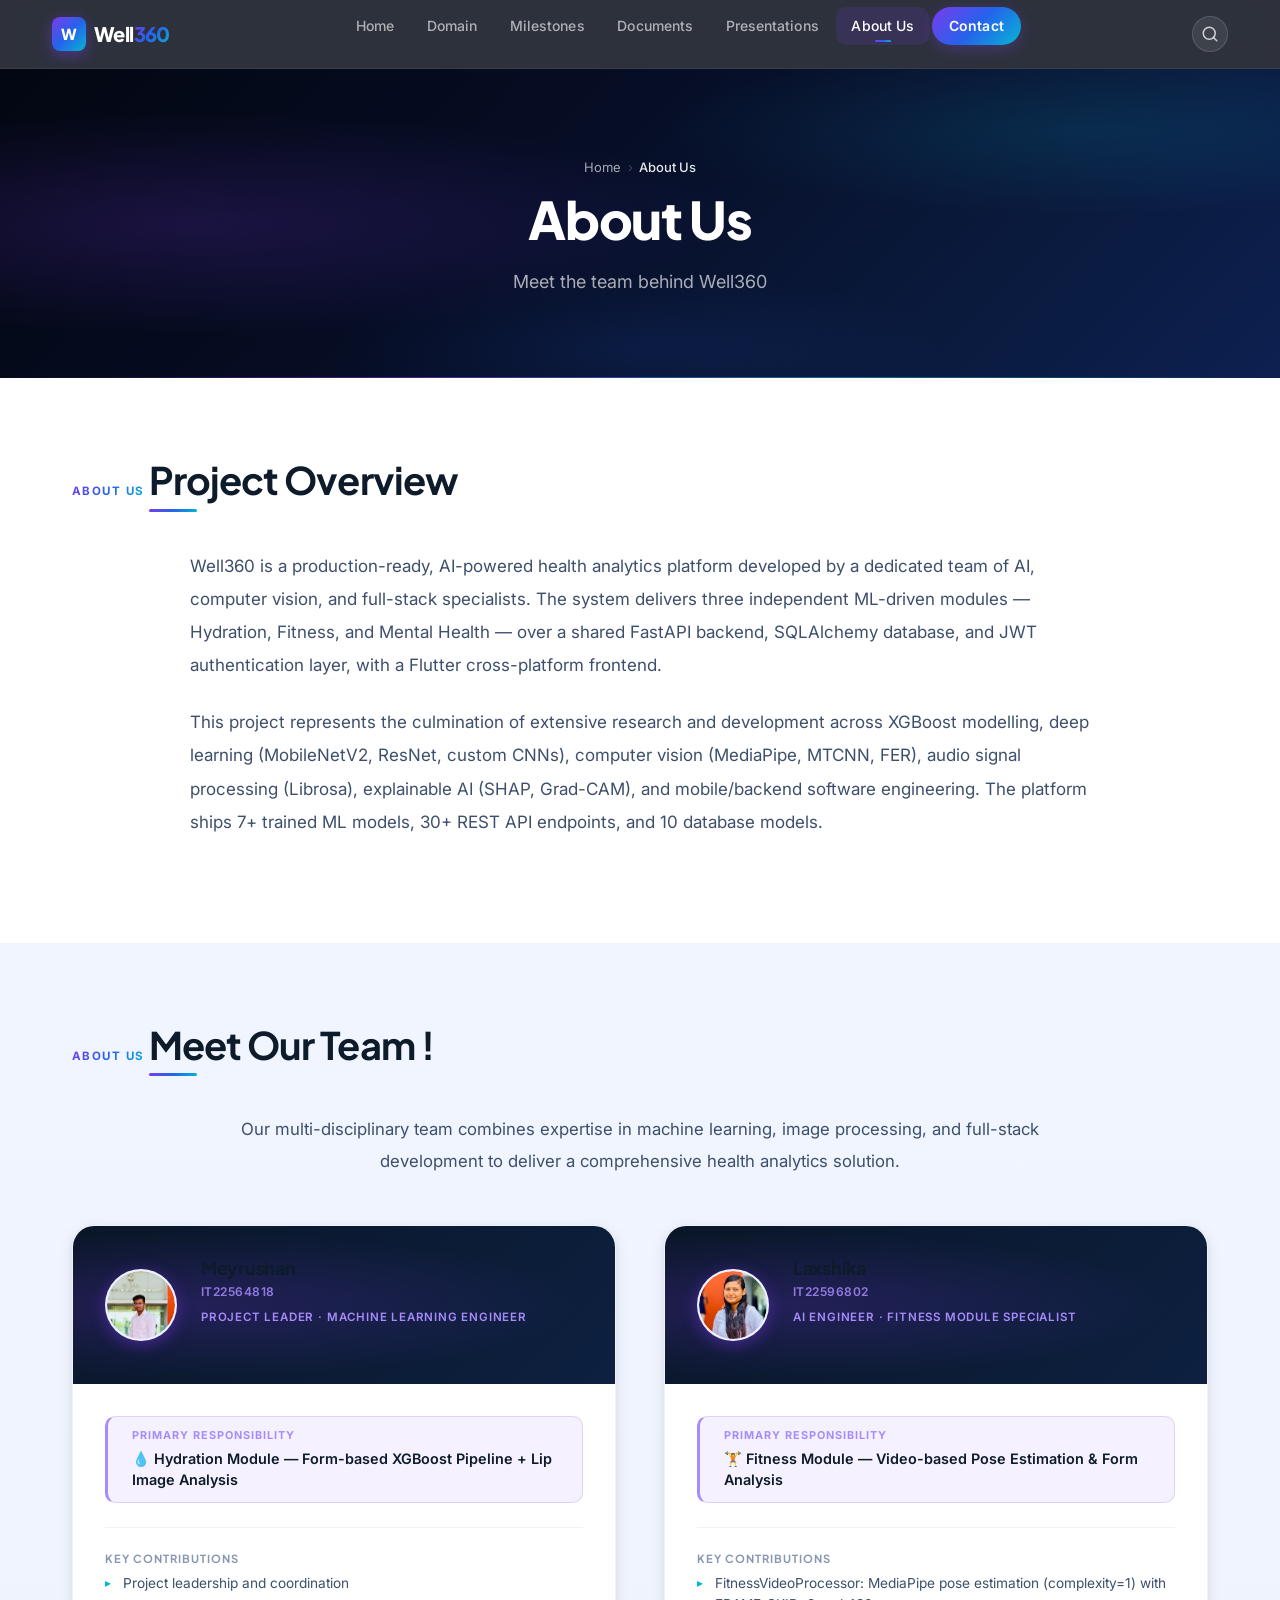
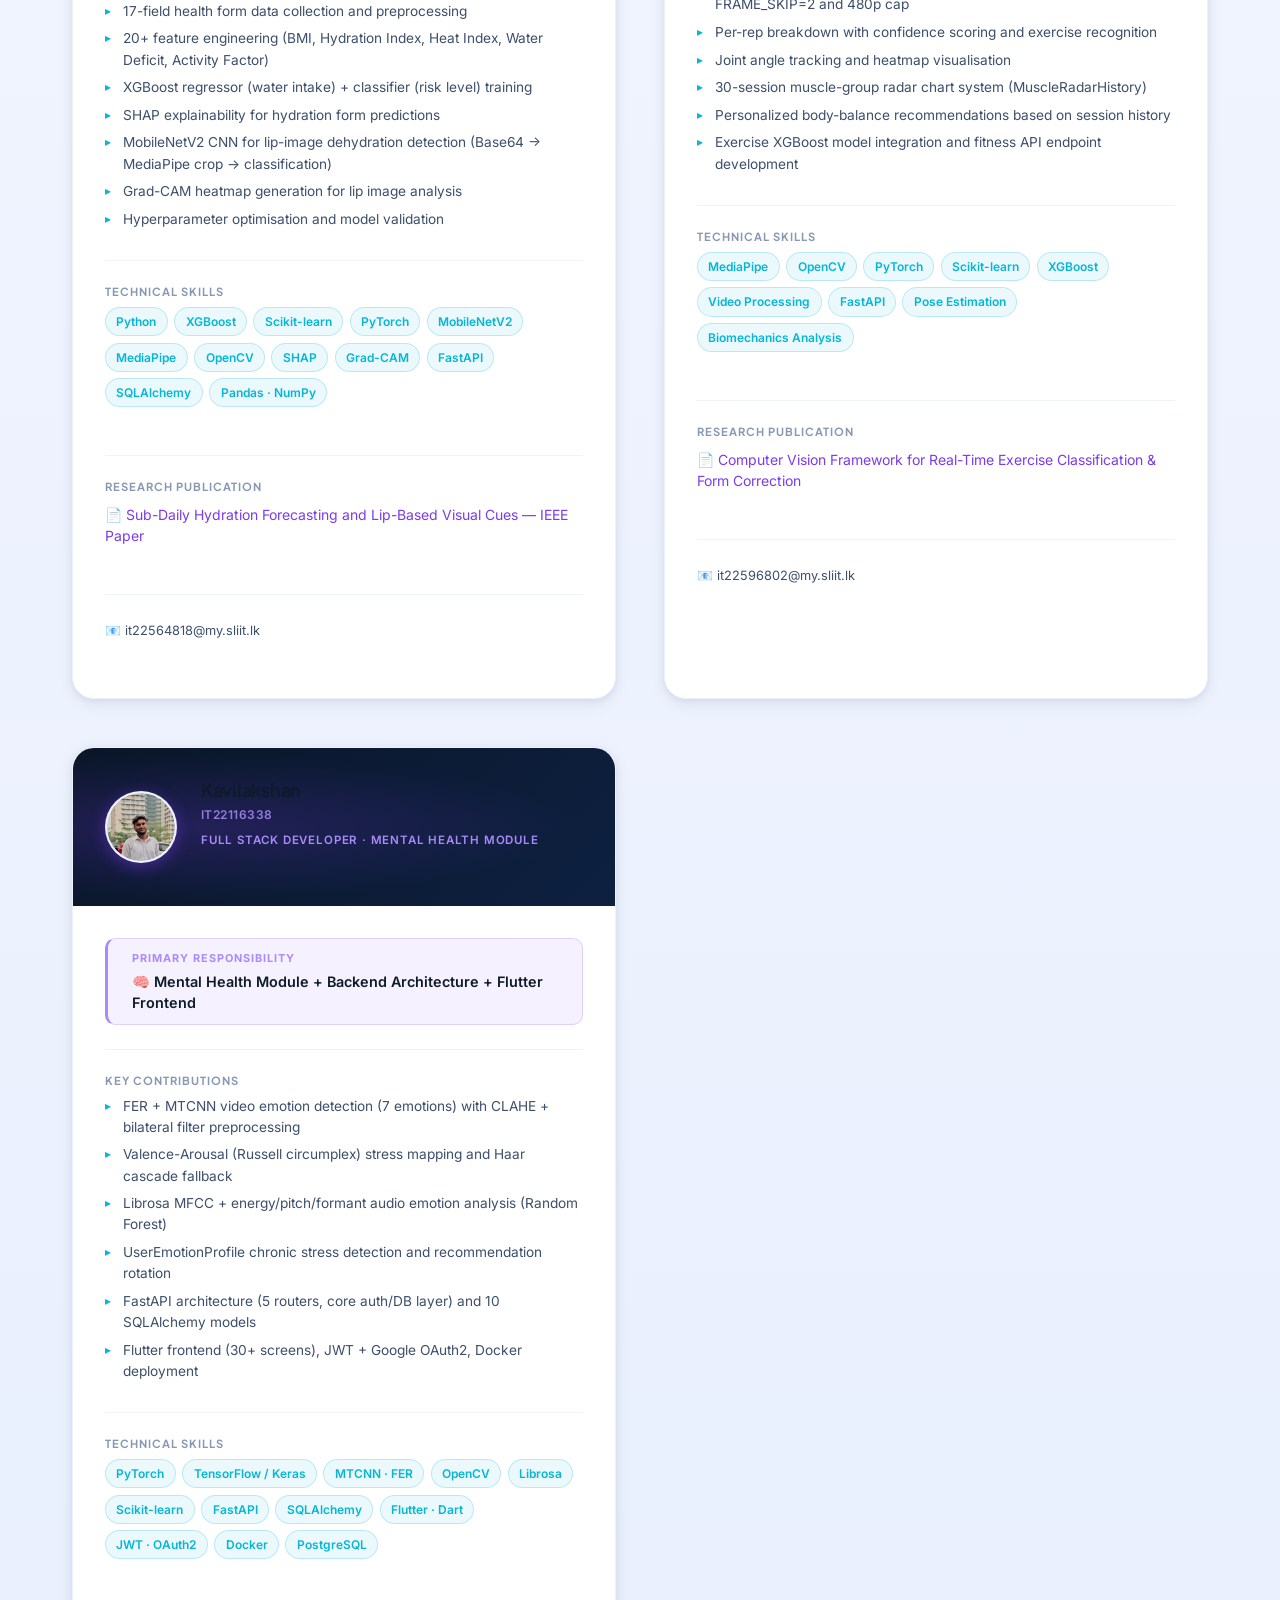
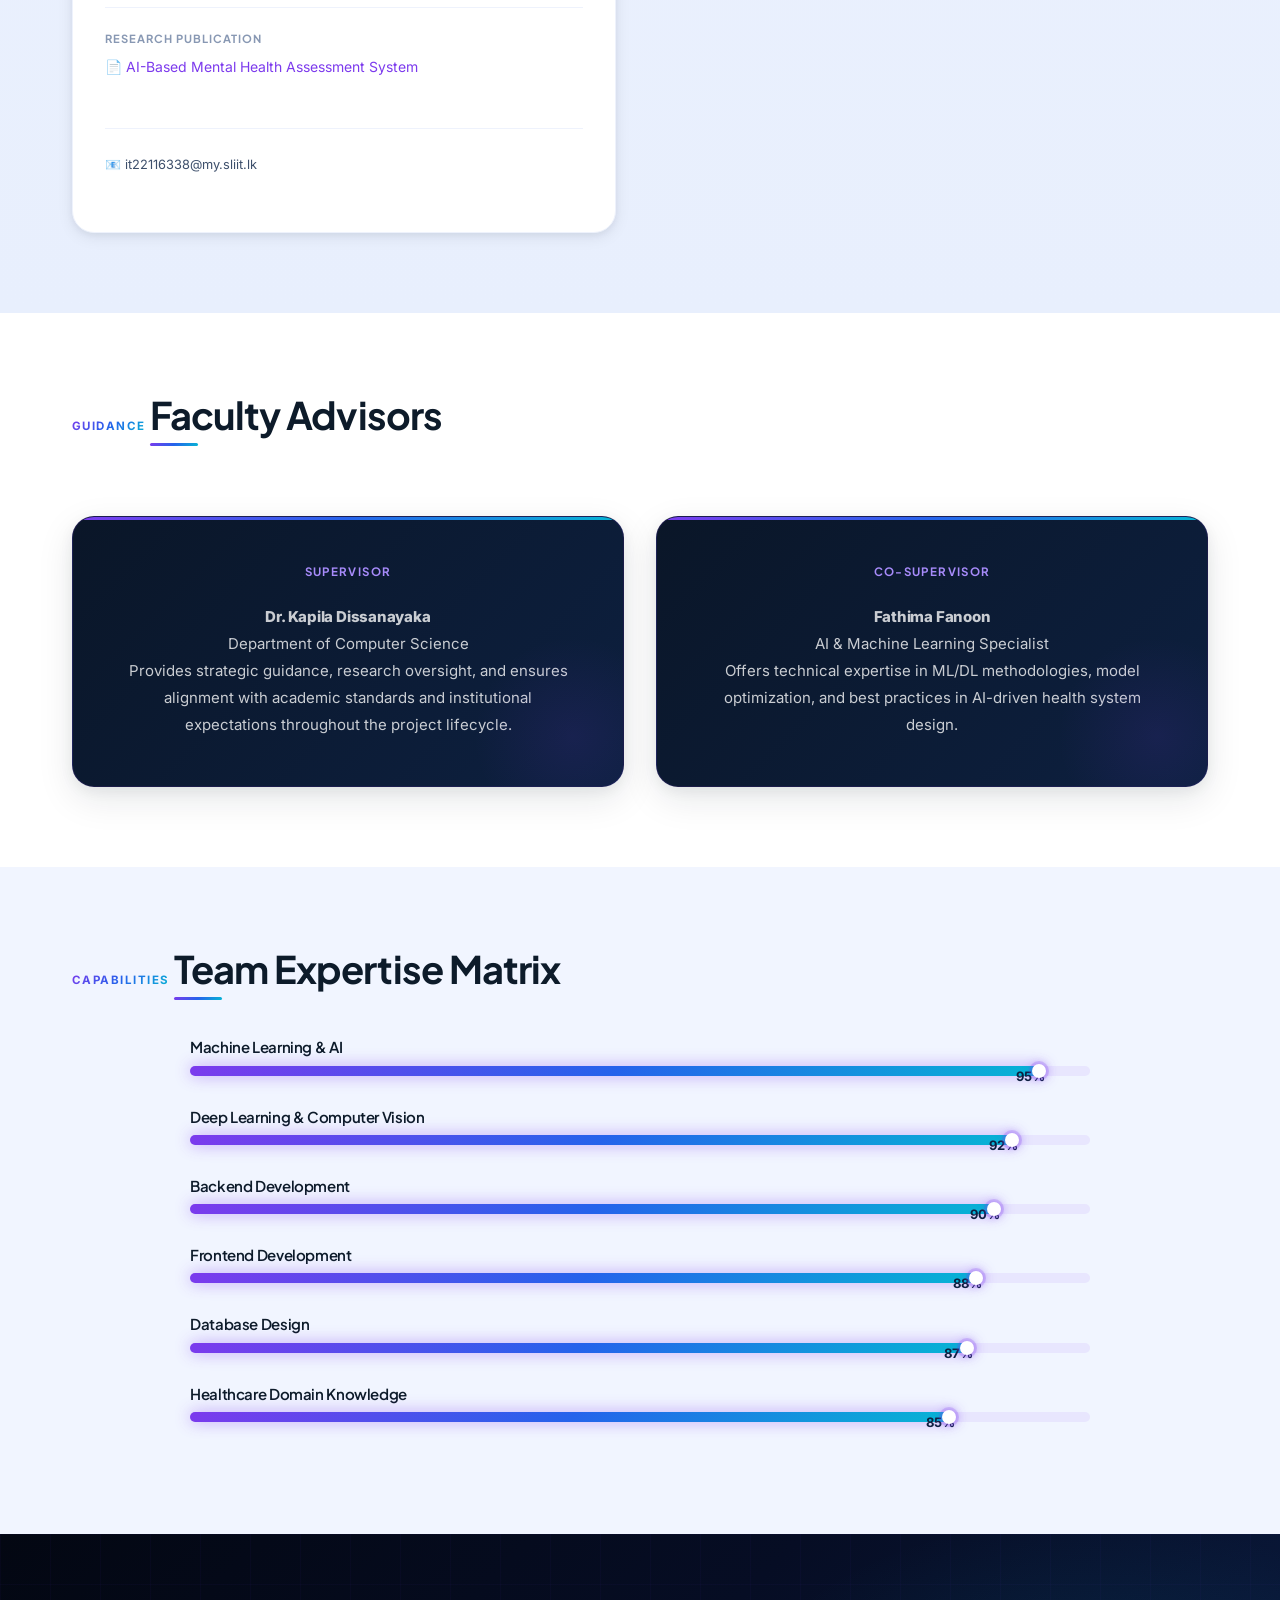
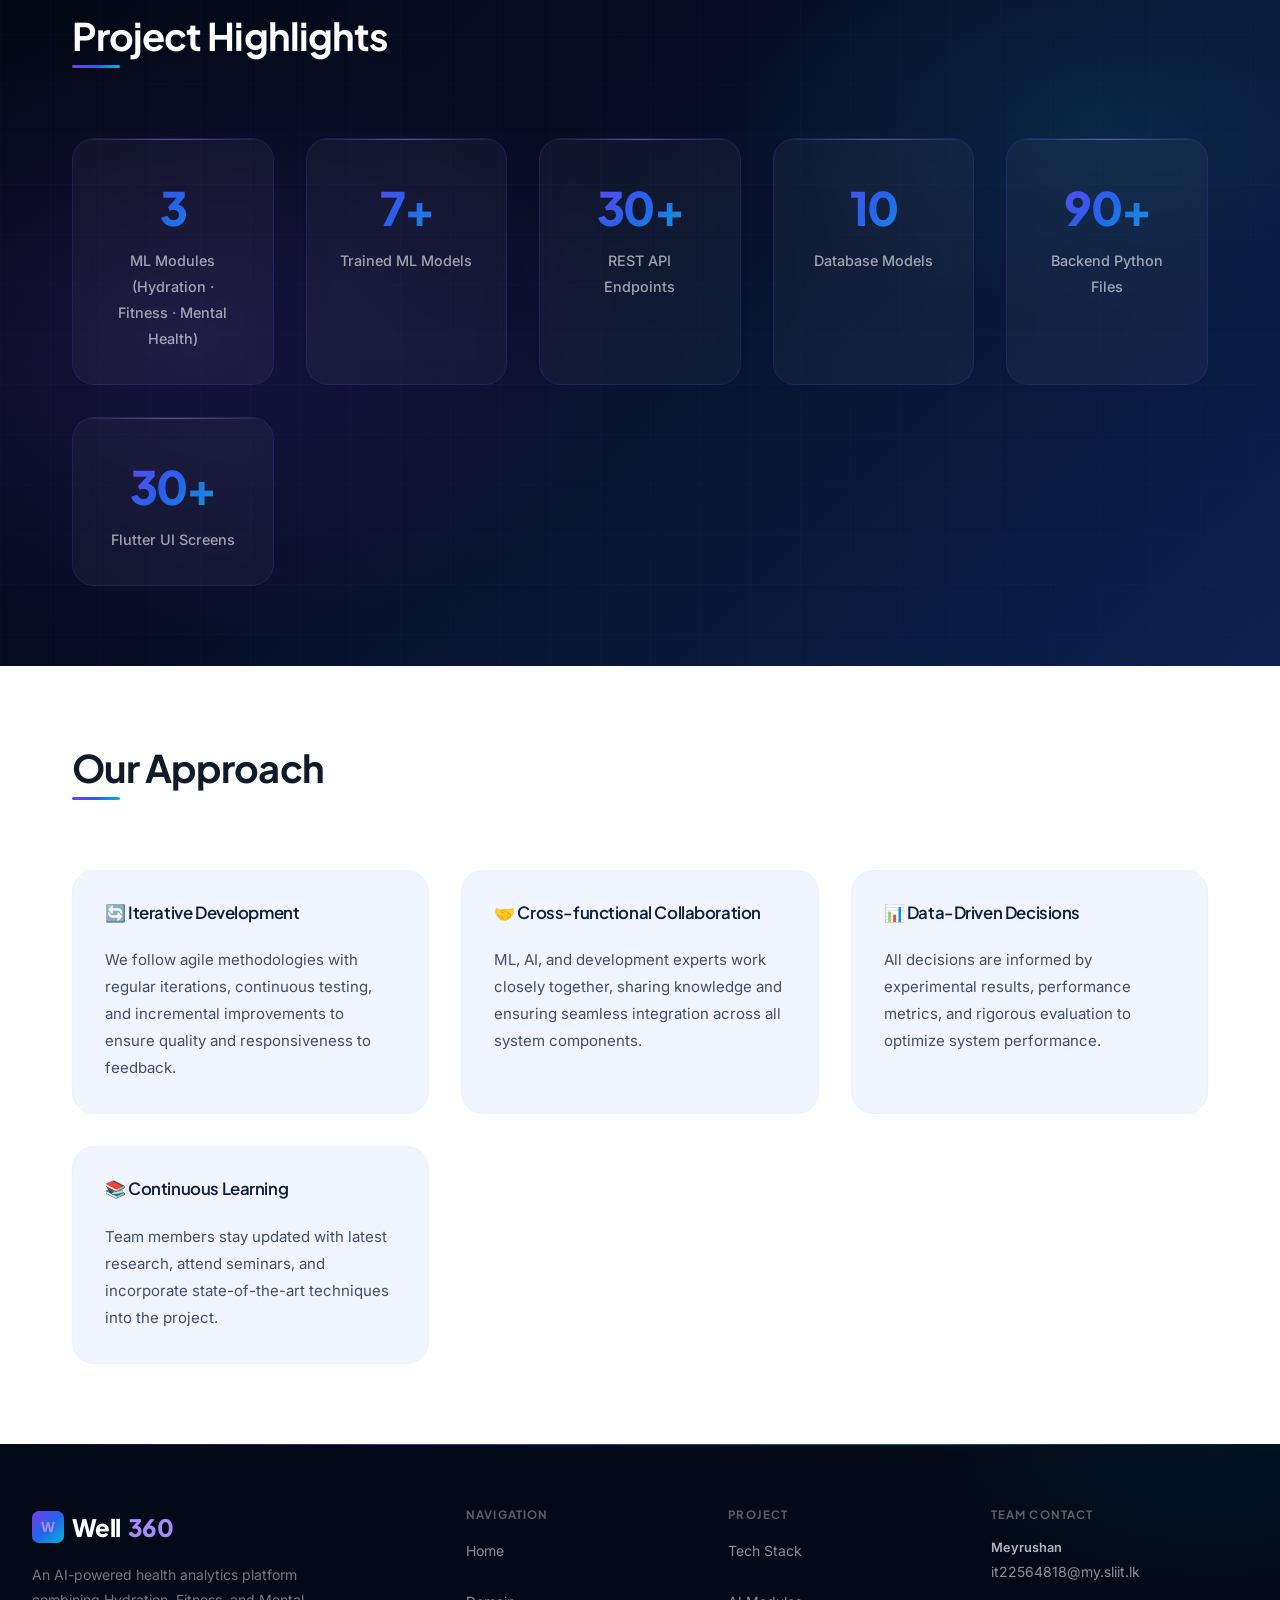
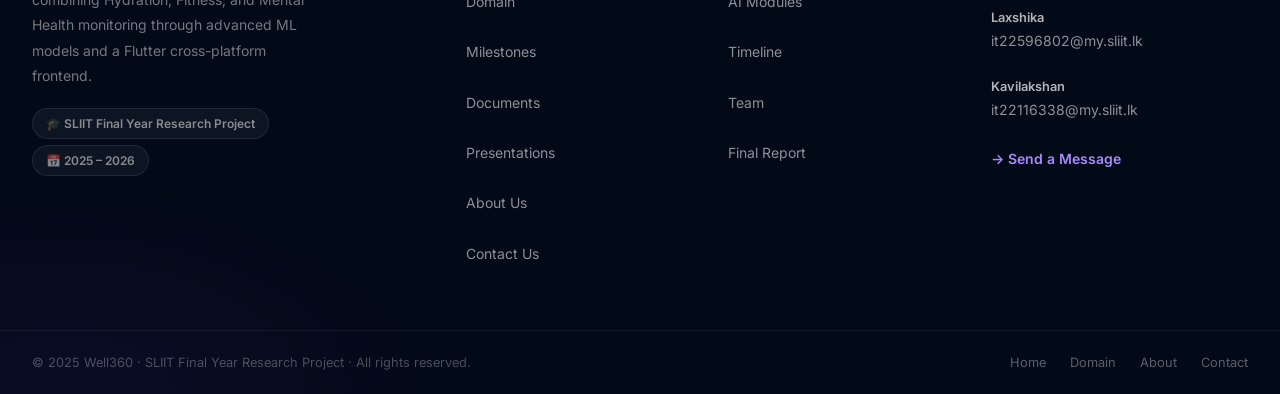
==== commit dcbee831: "Update" ====
--- a/about.html
+++ b/about.html
@@ -143,7 +143,9 @@
                 <!-- Team Member 2: Laxshika -->
                 <div class="team-member-card">
                     <div class="member-header">
-                        <div class="member-avatar">LA</div>
+                        <div class="member-avatar member-avatar-photo">
+                            <img src="Photoes/Laxshika.jpeg" alt="Laxshika — AI Engineer">
+                        </div>
                         <div class="member-header-info">
                             <h3 class="member-name">Laxshika</h3>
                             <p class="member-id">IT22596802</p>
@@ -193,7 +195,9 @@
                 <!-- Team Member 3: Kavilakshan -->
                 <div class="team-member-card">
                     <div class="member-header">
-                        <div class="member-avatar">KA</div>
+                        <div class="member-avatar member-avatar-photo">
+                            <img src="Photoes/Kavilakshan.jpeg" alt="Kavilakshan — Full Stack Developer">
+                        </div>
                         <div class="member-header-info">
                             <h3 class="member-name">Kavilakshan</h3>
                             <p class="member-id">IT22116338</p>
--- a/style.css
+++ b/style.css
@@ -527,6 +527,121 @@
 @keyframes spin {
     from { transform: rotate(0deg); }
     to { transform: rotate(360deg); }
+}
+
+/* ================================================
+   HERO PHONE SHOWCASE
+   ================================================ */
+.hero-phone-showcase {
+    display: flex;
+    align-items: flex-end;
+    justify-content: center;
+    gap: 1.5rem;
+    padding: 1rem 0 0.5rem;
+    position: relative;
+    width: 100%;
+    height: 100%;
+}
+
+.hero-phone {
+    display: flex;
+    flex-direction: column;
+    align-items: center;
+    position: relative;
+    cursor: default;
+    transition: transform 0.45s var(--ease-spring);
+}
+
+.hero-phone-frame {
+    border-radius: 2.375rem;
+    overflow: hidden;
+    background: #070c1a;
+    border: 5px solid #1a2340;
+    box-shadow:
+        0 0 0 1px rgba(255,255,255,0.05),
+        0 28px 70px rgba(0,0,0,0.65);
+}
+
+.hero-phone-frame img {
+    width: 100%;
+    display: block;
+    border-radius: 1.875rem;
+}
+
+/* Center phone — Dashboard */
+.hp-center { z-index: 5; }
+.hp-center .hero-phone-frame {
+    width: 188px;
+    box-shadow:
+        0 0 0 1px rgba(255,255,255,0.08),
+        0 0 48px rgba(6,182,212,0.22),
+        0 0 24px rgba(124,58,237,0.15),
+        0 40px 90px rgba(0,0,0,0.75);
+    animation: float 4.5s ease-in-out infinite;
+}
+
+.hero-phone-glow {
+    position: absolute;
+    bottom: -50px;
+    left: 50%;
+    transform: translateX(-50%);
+    width: 280px;
+    height: 280px;
+    background: radial-gradient(circle, rgba(6,182,212,0.16) 0%, transparent 65%);
+    pointer-events: none;
+    z-index: -1;
+}
+
+/* Side phones */
+.hp-left {
+    z-index: 3;
+    transform: translateX(22px) translateY(22px) rotate(-6deg);
+}
+.hp-right {
+    z-index: 3;
+    transform: translateX(-22px) translateY(22px) rotate(6deg);
+}
+.hp-left .hero-phone-frame,
+.hp-right .hero-phone-frame {
+    width: 150px;
+    opacity: 0.8;
+    animation: float 4.5s ease-in-out infinite;
+    animation-delay: 0.9s;
+}
+
+/* Labels */
+.hero-phone-label {
+    display: block;
+    margin-top: 0.75rem;
+    font-size: 0.6875rem;
+    font-weight: 700;
+    color: rgba(255,255,255,0.38);
+    letter-spacing: 0.08em;
+    text-transform: uppercase;
+    text-align: center;
+}
+.hp-label-center {
+    color: var(--cyan-light);
+    font-size: 0.75rem;
+}
+
+/* Hover lift */
+.hero-phone:hover { transform: translateY(-10px) !important; }
+.hero-phone:hover .hero-phone-frame { opacity: 1 !important; }
+
+/* Responsive */
+@media (max-width: 1100px) {
+    .hp-center .hero-phone-frame { width: 165px; }
+    .hp-left .hero-phone-frame,
+    .hp-right .hero-phone-frame { width: 130px; }
+}
+@media (max-width: 900px) {
+    .hero-phone-showcase { gap: 1rem; }
+    .hp-left  { transform: translateX(16px) translateY(16px) rotate(-5deg); }
+    .hp-right { transform: translateX(-16px) translateY(16px) rotate(5deg); }
+    .hp-center .hero-phone-frame { width: 145px; }
+    .hp-left .hero-phone-frame,
+    .hp-right .hero-phone-frame { width: 112px; }
 }
 
 /* ================================================
@@ -4365,3 +4480,392 @@
     body { background-color: white; }
     section { page-break-inside: avoid; }
 }
+
+/* ================================================
+   HERO STORE BADGES (big)
+   ================================================ */
+.hero-store-row {
+    display: flex;
+    flex-direction: column;
+    gap: 0.75rem;
+    margin-top: 1.75rem;
+}
+.hero-store-eyebrow {
+    font-size: 0.75rem;
+    font-weight: 600;
+    text-transform: uppercase;
+    letter-spacing: 0.1em;
+    color: rgba(255,255,255,0.35);
+    margin: 0;
+}
+.hero-store-badges {
+    display: flex;
+    gap: 0.875rem;
+    flex-wrap: wrap;
+}
+.hero-store-btn {
+    display: inline-flex;
+    align-items: center;
+    gap: 0.875rem;
+    padding: 0.875rem 1.5rem 0.875rem 1.25rem;
+    border-radius: var(--radius-xl);
+    text-decoration: none;
+    transition: var(--transition-spring);
+    position: relative;
+    min-width: 178px;
+    backdrop-filter: blur(10px);
+}
+.hsbtn-android {
+    background: rgba(61,220,132,0.08);
+    border: 1px solid rgba(61,220,132,0.25);
+}
+.hsbtn-android:hover {
+    background: rgba(61,220,132,0.14);
+    border-color: rgba(61,220,132,0.45);
+    transform: translateY(-3px);
+    box-shadow: 0 14px 36px rgba(0,0,0,0.35), 0 0 20px rgba(61,220,132,0.12);
+}
+.hsbtn-apple {
+    background: rgba(255,255,255,0.06);
+    border: 1px solid rgba(255,255,255,0.14);
+}
+.hsbtn-apple:hover {
+    background: rgba(255,255,255,0.11);
+    border-color: rgba(255,255,255,0.26);
+    transform: translateY(-3px);
+    box-shadow: 0 14px 36px rgba(0,0,0,0.35);
+}
+.hsb-icon { display: flex; align-items: center; flex-shrink: 0; }
+.hsbtn-android .hsb-icon { color: #3ddc84; }
+.hsbtn-apple  .hsb-icon { color: #d8d8d8; }
+.hsb-text {
+    display: flex;
+    flex-direction: column;
+    align-items: flex-start;
+    gap: 0.1rem;
+}
+.hsb-sub {
+    font-size: 0.625rem;
+    font-weight: 700;
+    letter-spacing: 0.1em;
+    color: rgba(255,255,255,0.45);
+    text-transform: uppercase;
+    line-height: 1;
+}
+.hsb-main {
+    font-size: 1.125rem;
+    font-weight: 700;
+    color: #fff;
+    line-height: 1;
+    font-family: var(--font-display);
+    letter-spacing: -0.01em;
+}
+.hsb-soon {
+    position: absolute;
+    top: -9px;
+    right: 12px;
+    background: linear-gradient(135deg, var(--violet) 0%, var(--cyan) 100%);
+    color: #fff;
+    font-size: 0.575rem;
+    font-weight: 800;
+    text-transform: uppercase;
+    letter-spacing: 0.07em;
+    padding: 0.2rem 0.55rem;
+    border-radius: var(--radius-full);
+    line-height: 1.5;
+    white-space: nowrap;
+}
+@media (max-width: 560px) {
+    .hero-store-badges { flex-direction: column; }
+    .hero-store-btn { min-width: 0; width: 100%; max-width: 220px; }
+}
+
+/* ================================================
+   APP SHOWCASE SECTION
+   ================================================ */
+.app-showcase-section {
+    position: relative;
+    padding: var(--spacing-2xl) 0 calc(var(--spacing-2xl) + 1rem);
+    background: var(--grad-hero);
+    overflow: hidden;
+}
+.app-showcase-bg-orb {
+    position: absolute;
+    border-radius: 50%;
+    pointer-events: none;
+    filter: blur(80px);
+    opacity: 0.25;
+}
+.app-orb-1 {
+    width: 500px; height: 500px;
+    top: -120px; left: -100px;
+    background: radial-gradient(circle, rgba(124,58,237,0.6) 0%, transparent 70%);
+}
+.app-orb-2 {
+    width: 420px; height: 420px;
+    bottom: -80px; right: -80px;
+    background: radial-gradient(circle, rgba(6,182,212,0.5) 0%, transparent 70%);
+}
+.app-eyebrow { color: var(--cyan-light) !important; }
+.app-showcase-heading {
+    color: #fff !important;
+}
+.app-showcase-subtitle {
+    color: rgba(255,255,255,0.65) !important;
+}
+
+/* Phone Screenshots Layout */
+.app-screens-showcase {
+    display: flex;
+    align-items: flex-end;
+    justify-content: center;
+    gap: 1.5rem;
+    margin: 3.5rem 0 2.5rem;
+    padding: 1rem 0 1.5rem;
+    position: relative;
+    z-index: 1;
+}
+.phone-mock {
+    position: relative;
+    display: flex;
+    flex-direction: column;
+    align-items: center;
+    transition: transform 0.45s var(--ease-spring), opacity 0.3s var(--ease);
+    cursor: default;
+}
+.phone-frame {
+    border-radius: 2.5rem;
+    overflow: hidden;
+    background: #0a0f1e;
+    border: 6px solid #1c2540;
+    box-shadow: 0 0 0 1.5px rgba(255,255,255,0.05), 0 30px 80px rgba(0,0,0,0.65);
+    position: relative;
+    transition: box-shadow 0.3s var(--ease);
+}
+.phone-frame img {
+    width: 100%;
+    display: block;
+    border-radius: 1.85rem;
+}
+
+/* Center (featured) phone */
+.pm-center { z-index: 5; transform: translateY(0); }
+.pm-center .phone-frame {
+    width: 200px;
+    box-shadow:
+        0 0 0 1.5px rgba(255,255,255,0.08),
+        0 0 50px rgba(6,182,212,0.22),
+        0 40px 100px rgba(0,0,0,0.75);
+}
+.phone-center-glow {
+    position: absolute;
+    bottom: -80px;
+    left: 50%;
+    transform: translateX(-50%);
+    width: 340px; height: 340px;
+    background: radial-gradient(circle, rgba(6,182,212,0.18) 0%, transparent 65%);
+    pointer-events: none;
+    z-index: -1;
+}
+
+/* Adjacent phones */
+.pm-side { z-index: 3; }
+.pm-left  { transform: translateX(24px) translateY(24px) rotate(-5deg); }
+.pm-right { transform: translateX(-24px) translateY(24px) rotate(5deg); }
+.pm-left  .phone-frame,
+.pm-right .phone-frame { width: 162px; opacity: 0.88; }
+
+/* Far phones */
+.pm-far   { z-index: 2; }
+.pm-left.pm-far  { transform: translateX(44px) translateY(46px) rotate(-10deg); }
+.pm-right.pm-far { transform: translateX(-44px) translateY(46px) rotate(10deg); }
+.pm-far .phone-frame { width: 130px; opacity: 0.68; }
+
+/* Hover lifts */
+.phone-mock:hover { transform: translateY(-10px) !important; }
+.pm-center:hover  { transform: translateY(-12px) !important; }
+.phone-mock:hover .phone-frame {
+    box-shadow:
+        0 0 0 1.5px rgba(255,255,255,0.1),
+        0 0 40px rgba(124,58,237,0.25),
+        0 45px 110px rgba(0,0,0,0.75);
+}
+
+/* Screen labels */
+.screen-label {
+    display: block;
+    margin-top: 1rem;
+    font-size: 0.6875rem;
+    font-weight: 700;
+    color: rgba(255,255,255,0.45);
+    letter-spacing: 0.07em;
+    text-transform: uppercase;
+    text-align: center;
+    transition: color 0.2s;
+}
+.screen-label-center { color: var(--cyan-light); }
+.phone-mock:hover .screen-label { color: rgba(255,255,255,0.75); }
+
+/* App Feature Quick Pills */
+.app-features-row {
+    display: flex;
+    justify-content: center;
+    gap: 1.25rem;
+    flex-wrap: wrap;
+    margin: 0 0 2.75rem;
+    position: relative;
+    z-index: 1;
+}
+.app-feat-item {
+    display: flex;
+    align-items: center;
+    gap: 0.45rem;
+    font-size: 0.8125rem;
+    font-weight: 600;
+    color: rgba(255,255,255,0.6);
+    background: rgba(255,255,255,0.05);
+    border: 1px solid rgba(255,255,255,0.08);
+    padding: 0.4rem 0.875rem;
+    border-radius: var(--radius-full);
+    transition: var(--transition);
+}
+.app-feat-item:hover {
+    background: rgba(255,255,255,0.09);
+    color: rgba(255,255,255,0.9);
+    border-color: rgba(255,255,255,0.15);
+}
+.app-feat-icon { font-size: 0.9rem; }
+
+/* Store Download Row */
+.store-download-row {
+    text-align: center;
+    position: relative;
+    z-index: 1;
+}
+.store-download-label {
+    font-size: 0.6875rem;
+    font-weight: 700;
+    text-transform: uppercase;
+    letter-spacing: 0.12em;
+    color: rgba(255,255,255,0.35);
+    margin-bottom: 1.125rem;
+}
+.store-badges-row {
+    display: flex;
+    justify-content: center;
+    gap: 1rem;
+    flex-wrap: wrap;
+}
+.store-badge-btn {
+    display: inline-flex;
+    align-items: center;
+    gap: 0.875rem;
+    padding: 0.9rem 1.625rem 0.9rem 1.25rem;
+    border-radius: var(--radius-xl);
+    border: 1px solid rgba(255,255,255,0.11);
+    background: rgba(255,255,255,0.055);
+    backdrop-filter: blur(10px);
+    text-decoration: none;
+    transition: var(--transition);
+    position: relative;
+    min-width: 190px;
+}
+.store-badge-btn:hover {
+    background: rgba(255,255,255,0.10);
+    border-color: rgba(255,255,255,0.2);
+    transform: translateY(-3px);
+    box-shadow: 0 16px 40px rgba(0,0,0,0.35);
+}
+.store-android { border-color: rgba(61,220,132,0.2); }
+.store-android:hover { border-color: rgba(61,220,132,0.35); box-shadow: 0 16px 40px rgba(0,0,0,0.35), 0 0 20px rgba(61,220,132,0.1); }
+.store-apple  { border-color: rgba(200,200,200,0.15); }
+.store-apple:hover  { border-color: rgba(200,200,200,0.28); box-shadow: 0 16px 40px rgba(0,0,0,0.35), 0 0 20px rgba(200,200,200,0.08); }
+
+.store-android .store-btn-icon { color: #3ddc84; }
+.store-apple   .store-btn-icon { color: #d0d0d0; }
+
+.store-btn-text {
+    display: flex;
+    flex-direction: column;
+    align-items: flex-start;
+    gap: 0.1rem;
+}
+.store-btn-sub {
+    font-size: 0.6rem;
+    font-weight: 700;
+    letter-spacing: 0.1em;
+    color: rgba(255,255,255,0.45);
+    text-transform: uppercase;
+    line-height: 1;
+}
+.store-btn-main {
+    font-size: 1.05rem;
+    font-weight: 700;
+    color: #fff;
+    line-height: 1;
+    font-family: var(--font-display);
+}
+.store-soon-pill {
+    position: absolute;
+    top: -10px;
+    right: 12px;
+    background: linear-gradient(135deg, var(--violet) 0%, var(--cyan) 100%);
+    color: #fff;
+    font-size: 0.575rem;
+    font-weight: 800;
+    text-transform: uppercase;
+    letter-spacing: 0.07em;
+    padding: 0.2rem 0.55rem;
+    border-radius: var(--radius-full);
+    line-height: 1.5;
+    white-space: nowrap;
+}
+
+/* ── App Showcase Responsive ── */
+@media (max-width: 1024px) {
+    .pm-center .phone-frame { width: 178px; }
+    .pm-left .phone-frame,
+    .pm-right .phone-frame { width: 142px; }
+    .pm-far .phone-frame { width: 110px; }
+}
+@media (max-width: 768px) {
+    .app-screens-showcase {
+        gap: 0.75rem;
+    }
+    .pm-center .phone-frame { width: 150px; }
+    .pm-left  { transform: translateX(16px) translateY(16px) rotate(-4deg); }
+    .pm-right { transform: translateX(-16px) translateY(16px) rotate(4deg); }
+    .pm-left .phone-frame,
+    .pm-right .phone-frame { width: 116px; opacity: 0.85; }
+    .pm-left.pm-far  { transform: translateX(28px) translateY(32px) rotate(-8deg); }
+    .pm-right.pm-far { transform: translateX(-28px) translateY(32px) rotate(8deg); }
+    .pm-far .phone-frame { width: 88px; opacity: 0.6; }
+    .app-features-row { gap: 0.75rem; }
+    .store-badge-btn { min-width: 160px; }
+}
+@media (max-width: 560px) {
+    .app-screens-showcase {
+        overflow-x: auto;
+        justify-content: flex-start;
+        padding: 1rem 2rem 2rem;
+        scroll-snap-type: x mandatory;
+        -webkit-overflow-scrolling: touch;
+        gap: 1rem;
+        align-items: center;
+    }
+    .app-screens-showcase::-webkit-scrollbar { height: 4px; }
+    .app-screens-showcase::-webkit-scrollbar-track { background: rgba(255,255,255,0.05); border-radius: 2px; }
+    .app-screens-showcase::-webkit-scrollbar-thumb { background: rgba(255,255,255,0.15); border-radius: 2px; }
+    .phone-mock { scroll-snap-align: center; flex-shrink: 0; }
+    .pm-left, .pm-right,
+    .pm-left.pm-far, .pm-right.pm-far { transform: none !important; }
+    .pm-far .phone-frame,
+    .pm-left .phone-frame,
+    .pm-right .phone-frame,
+    .pm-center .phone-frame { width: 145px; opacity: 1; }
+    .phone-center-glow { display: none; }
+    .phone-mock:hover { transform: none !important; }
+    .store-badges-row { flex-direction: column; align-items: center; }
+    .store-badge-btn { width: 100%; max-width: 240px; }
+    .hero-store-row { gap: 0.5rem; }
+}
